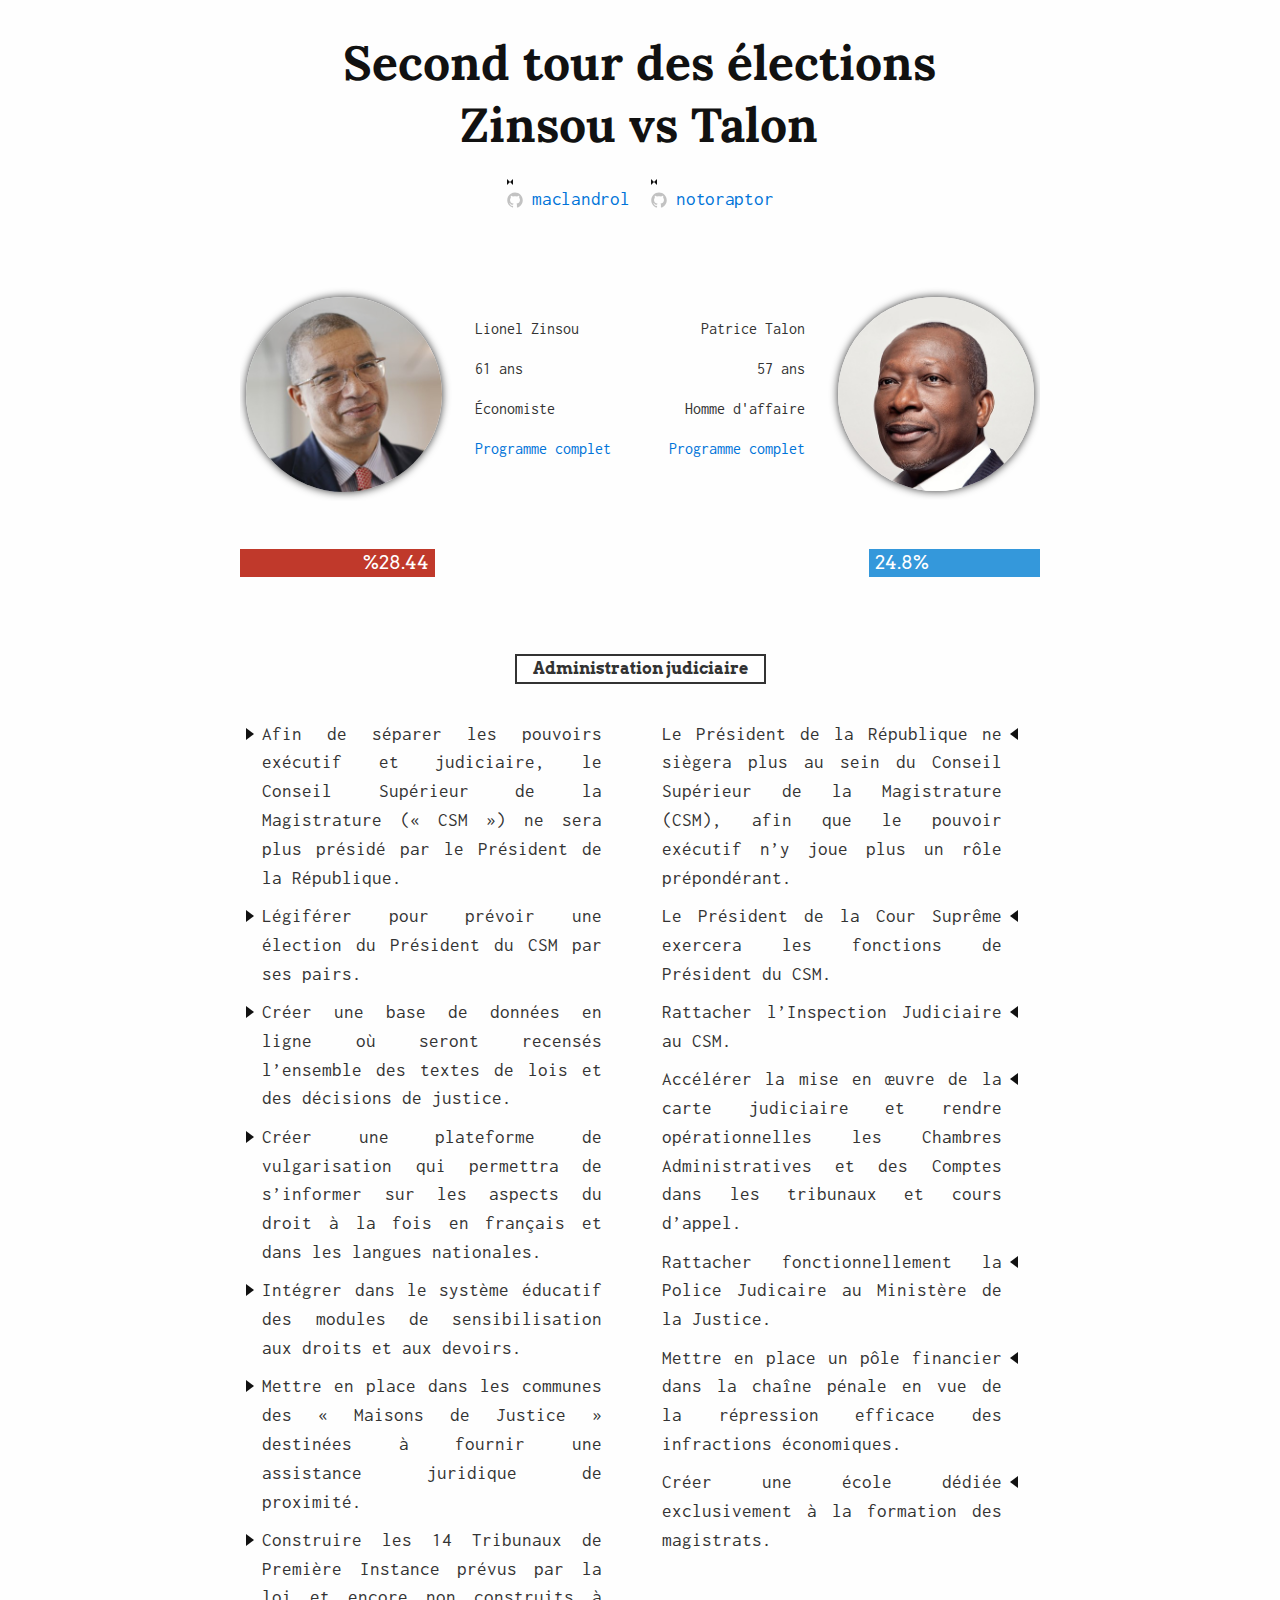
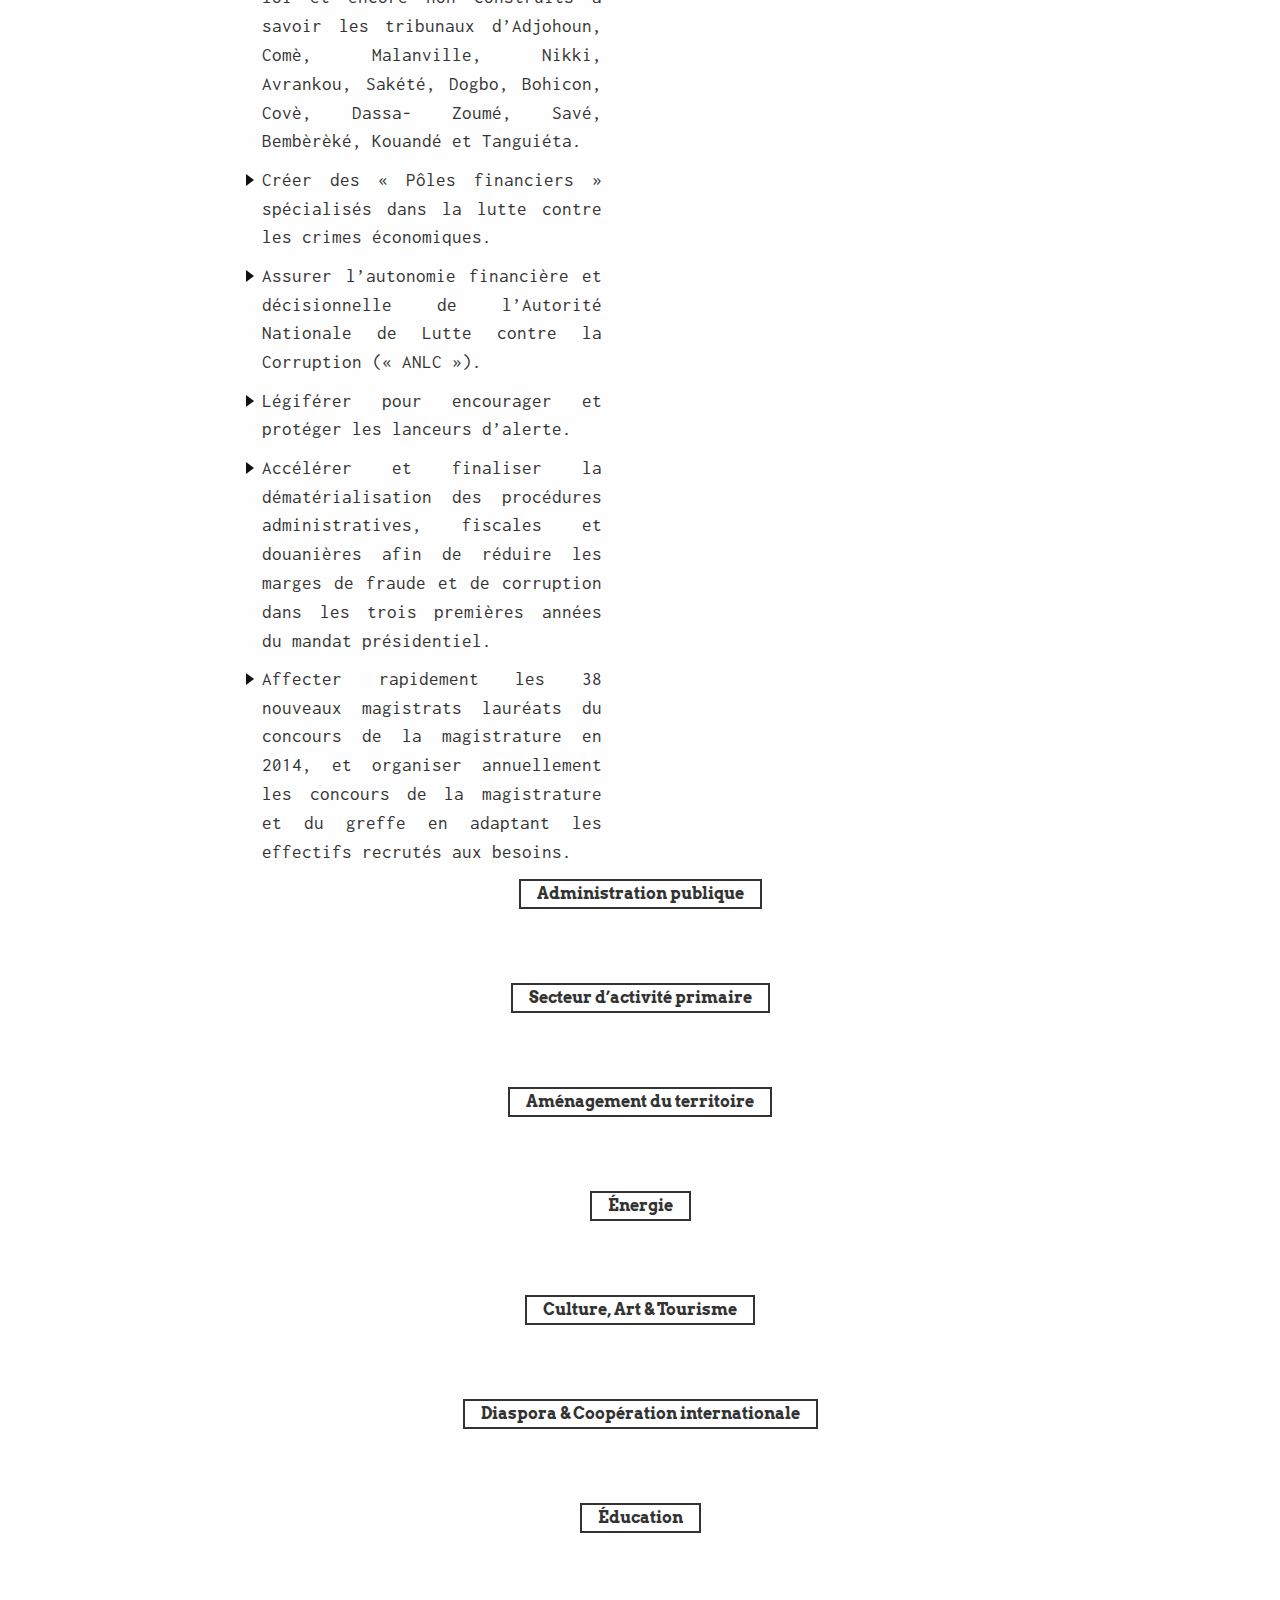
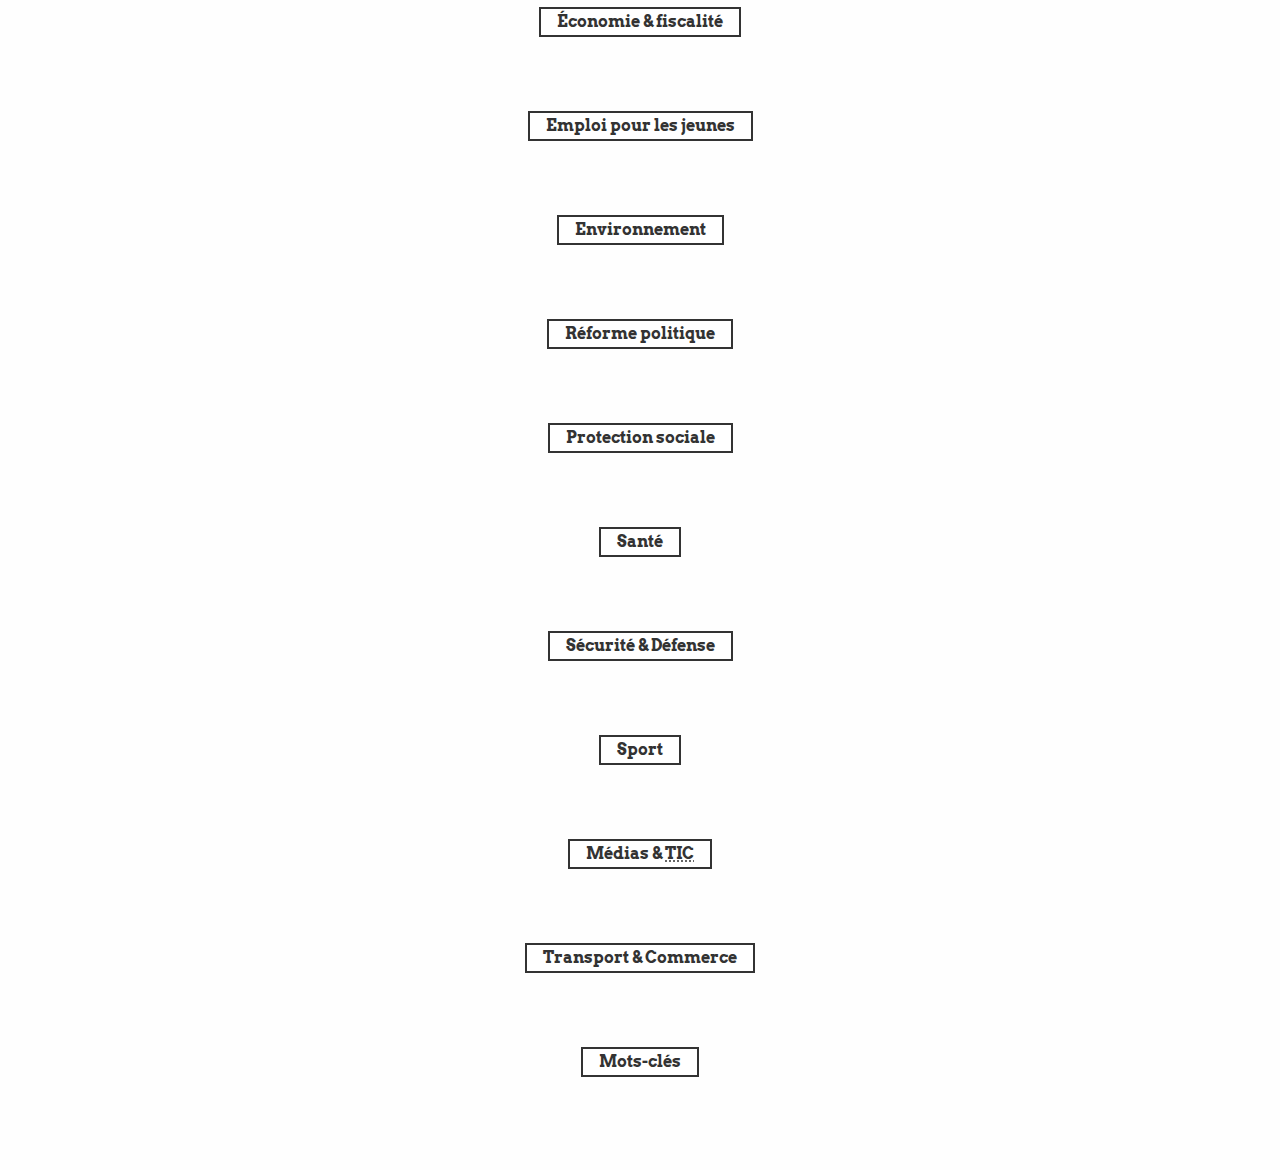
==== index.html @ 9c75faca "Merge branch 'gh-pages' of github.com:maclandrol/2ndTourBenin into gh-pages" ====
<!DOCTYPE html>
<html>
	<head>
		<title>Second tour de la présidentielle au Bénin, programme des candidats</title>
		<meta charset="UTF-8"/>
		<link rel="stylesheet" href="css/style.css"/>
		<link href='https://fonts.googleapis.com/css?family=Inconsolata:400,700' rel='stylesheet' type='text/css'/>
		<link href='https://fonts.googleapis.com/css?family=Lora:400,700,700italic' rel='stylesheet' type='text/css'/>
		<link href='https://fonts.googleapis.com/css?family=Arvo:400,700,400italic,700italic' rel='stylesheet' type='text/css'/>
		<script src="https://ajax.googleapis.com/ajax/libs/jquery/1.12.0/jquery.min.js"></script>
		<script src="js/animate.js"></script>
	</head>
	<body>
		<article>
			<header>
				<h1 class="title">Second tour des élections<br>Zinsou vs Talon</h1>
				<div class="authors"> 
				<ul>
				<li>
					<span class="icon github">
					<svg version="1.1" class="github-icon-svg" xmlns="http://www.w3.org/2000/svg" xmlns:xlink="http://www.w3.org/1999/xlink" x="0px" y="0px"
					 viewBox="0 0 16 16" enable-background="new 0 0 16 16" xml:space="preserve">
					<path fill-rule="evenodd" clip-rule="evenodd" fill="#C2C2C2" d="M7.999,0.431c-4.285,0-7.76,3.474-7.76,7.761
					c0,3.428,2.223,6.337,5.307,7.363c0.388,0.071,0.53-0.168,0.53-0.374c0-0.184-0.007-0.672-0.01-1.32
					c-2.159,0.469-2.614-1.04-2.614-1.04c-0.353-0.896-0.862-1.135-0.862-1.135c-0.705-0.481,0.053-0.472,0.053-0.472
					c0.779,0.055,1.189,0.8,1.189,0.8c0.692,1.186,1.816,0.843,2.258,0.645c0.071-0.502,0.271-0.843,0.493-1.037
					C4.86,11.425,3.049,10.76,3.049,7.786c0-0.847,0.302-1.54,0.799-2.082C3.768,5.507,3.501,4.718,3.924,3.65
					c0,0,0.652-0.209,2.134,0.796C6.677,4.273,7.34,4.187,8,4.184c0.659,0.003,1.323,0.089,1.943,0.261
					c1.482-1.004,2.132-0.796,2.132-0.796c0.423,1.068,0.157,1.857,0.077,2.054c0.497,0.542,0.798,1.235,0.798,2.082
					c0,2.981-1.814,3.637-3.543,3.829c0.279,0.24,0.527,0.713,0.527,1.437c0,1.037-0.01,1.874-0.01,2.129
					c0,0.208,0.14,0.449,0.534,0.373c3.081-1.028,5.302-3.935,5.302-7.362C15.76,3.906,12.285,0.431,7.999,0.431z"/>
					</svg>
					</span>
					<a href="https://github.com/maclandrol"><span class="username">maclandrol</span></a>
          		</li>
				<li>
					<span class="icon github">
					<svg version="1.1" class="github-icon-svg" xmlns="http://www.w3.org/2000/svg" xmlns:xlink="http://www.w3.org/1999/xlink" x="0px" y="0px"
					 viewBox="0 0 16 16" enable-background="new 0 0 16 16" xml:space="preserve">
					<path fill-rule="evenodd" clip-rule="evenodd" fill="#C2C2C2" d="M7.999,0.431c-4.285,0-7.76,3.474-7.76,7.761
					c0,3.428,2.223,6.337,5.307,7.363c0.388,0.071,0.53-0.168,0.53-0.374c0-0.184-0.007-0.672-0.01-1.32
					c-2.159,0.469-2.614-1.04-2.614-1.04c-0.353-0.896-0.862-1.135-0.862-1.135c-0.705-0.481,0.053-0.472,0.053-0.472
					c0.779,0.055,1.189,0.8,1.189,0.8c0.692,1.186,1.816,0.843,2.258,0.645c0.071-0.502,0.271-0.843,0.493-1.037
					C4.86,11.425,3.049,10.76,3.049,7.786c0-0.847,0.302-1.54,0.799-2.082C3.768,5.507,3.501,4.718,3.924,3.65
					c0,0,0.652-0.209,2.134,0.796C6.677,4.273,7.34,4.187,8,4.184c0.659,0.003,1.323,0.089,1.943,0.261
					c1.482-1.004,2.132-0.796,2.132-0.796c0.423,1.068,0.157,1.857,0.077,2.054c0.497,0.542,0.798,1.235,0.798,2.082
					c0,2.981-1.814,3.637-3.543,3.829c0.279,0.24,0.527,0.713,0.527,1.437c0,1.037-0.01,1.874-0.01,2.129
					c0,0.208,0.14,0.449,0.534,0.373c3.081-1.028,5.302-3.935,5.302-7.362C15.76,3.906,12.285,0.431,7.999,0.431z"/>
					</svg>
					</span>
					<a href="https://github.com/notoraptor"><span class="username">notoraptor</span></a>
            	</li>
				</ul>
				</div>
			</header>
			<div class="content">
				<div class="candidates">
					<div class="candidate left">
						<div class="photo"><img class="circular-square" src="images/zinsou.jpg" alt="Lionel Zinsou"/></div>
						<div class="infos">
							<p>Lionel Zinsou </p>
							<p>61 ans</p>
							<p>Économiste</p>
							<p><a target="_blank" href="http://www.lionelzinsou.bj/wp-content/uploads/2016/02/le-benin-gagnant-projet-societe.pdf">Programme complet</a></p>
						</div>
					</div>
					<div class="candidate right">
						<div class="infos">
							<p>Patrice Talon</p>
							<p>57 ans</p>
							<p>Homme d'affaire</p>
							<p><a target="_blank" href="https://patricetalon.com/wp-content/uploads/2016/01/Le-Nouveau-Depart-Patrice-Talon-2016.pdf">Programme complet</a></p>
						</div>
						<div class="photo" ><img class="circular-square" src="images/talon.jpg" alt="Patrice Talon"/></div>
					</div>
				</div>
				<div class="percent">
					<div id="zinsou">%28.44</div>
					<div id="blank"></div>
					<div id="talon">24.8%</div>
				</div>
				<!-- Modèle de sections ici. -->
				<!-- Titre commenté de la section -->
				<!--<section>
					<div class="title"><span>Titre de la section</span></div>
					<div class="programs">
						<div class="program left">
							<ul>
								<li>
									Programme du candidat 1
								</li>
							</ul>
						</div>
						<div class="program right">
							<ul>
								<li>
									Programme du candidat 2
								</li>
							</ul>
						</div>
					</div>
				</section>-->
				<!-- Fin du modèle de section ici. -->
				<!-- Début des vraies sections ici. -->
				<!-- Administration judiciaire. -->
				<section>
					<div class="title"><span>Administration judiciaire</span></div>
					<div class="programs">
						<div class="program left">
							<ul>
								<li>Afin de séparer les pouvoirs exécutif et judiciaire, le Conseil Supérieur de la Magistrature (« CSM ») ne sera plus présidé par le Président de la République.</li>
								<li>Légiférer pour prévoir une élection du Président du CSM par ses pairs. </li>
								<li>Créer une base de données en ligne où seront recensés l’ensemble des textes de lois et des décisions de justice.</li>
								<li>Créer une plateforme de vulgarisation qui permettra de s’informer sur les aspects du droit à la fois en français et dans les langues nationales.</li>
								<li>Intégrer dans le système éducatif des modules de sensibilisation aux droits et aux devoirs.</li>
								<li>Mettre en place dans les communes des « Maisons de Justice » destinées à fournir une assistance juridique de proximité.</li>
								<li>Construire les 14 Tribunaux de Première Instance prévus par la loi et encore non construits à savoir les tribunaux d’Adjohoun, Comè, Malanville, Nikki, Avrankou, Sakété, Dogbo, Bohicon, Covè, Dassa- Zoumé, Savé, Bembèrèké, Kouandé et Tanguiéta.</li>
								<li>Créer des « Pôles financiers » spécialisés dans la lutte contre les crimes économiques.</li>
								<li>Assurer l’autonomie financière et décisionnelle de l’Autorité Nationale de Lutte contre la Corruption (« ANLC »). </li>
								<li>Légiférer pour encourager et protéger les lanceurs d’alerte. </li>
								<li>Accélérer et finaliser la dématérialisation des procédures administratives, fiscales et douanières afin de réduire les marges de fraude et de corruption dans les trois premières années du mandat présidentiel.</li>
								<li>Affecter rapidement les 38 nouveaux magistrats lauréats du concours de la magistrature en 2014, et organiser annuellement les concours de la magistrature et du greffe en adaptant les effectifs recrutés aux besoins.</li>
							</ul>
						</div>
						<div class="program right">
							<ul>
								<li>Le Président de la République ne siègera plus au sein du Conseil Supérieur de la Magistrature (CSM), afin que le pouvoir exécutif n’y joue plus un rôle prépondérant.</li>
								<li>Le Président de la Cour Suprême exercera les fonctions de Président du CSM.</li>
								<li>Rattacher l’Inspection Judiciaire au CSM.</li>
								<li>Accélérer la mise en œuvre de la carte judiciaire et rendre opérationnelles les Chambres Administratives et des Comptes dans les tribunaux et cours d’appel.</li>
								<li>Rattacher fonctionnellement la Police Judicaire au Ministère de la Justice.</li>
								<li>Mettre en place un pôle financier dans la chaîne pénale en vue de la répression efficace des infractions économiques.</li>
								<li>Créer une école dédiée exclusivement à la formation des magistrats.</li>
							</ul>
						</div>
					</div>
				</section>
				<!-- Administration publique -->
				<section>

					<div class="title"><span>Administration publique</span></div>
					<div class="programs">
						<div class="program left">
							<ul>
								<li>Recruter, dans les 100 premiers jours du mandat, les meilleures compétences pour la cinquantaine de postes stratégiques du pays. </li>
								<li>Réaliser l’informatisation complète de l’administration pour rendre possible une « e- administration » centrée sur les besoins des usagers, la rationalisation des processus et le désengorgement de l’administration centrale. </li>
								<li>Mettre en place un mécanisme récurrent d’audit par les cabinets externes des entreprises publiques. </li>
								<li>Mettre en place un mécanisme de publication annuelle des comptes des entreprises publiques. </li>
								<li>Mettre en place une agence de la gestion du portefeuille de l’Etat pour jouer notamment un rôle d’animation des entreprises publiques et de renforcement des conseils d’administration desdites entreprises. </li>
								<li>Renforcer les mécanismes d’évaluation et de publication annuelle des performances de l’administration publique. </li>
								<li>Renforcer le dialogue social en accompagnant la mise en place d’élections professionnelles longtemps retardées.</li>
							</ul>
						</div>
						<div class="program right">
							<ul>
								<li>Passer d’une administration d’autorisation à une administration de déclaration.</li>
								<li>Pourvoir les hautes fonctions de l’administration par appel à candidatures avec mandat et une rémunération conséquente. Les procédures d’appel à candidatures seront conduites par des cabinets indépendants spécialisés et de grande renommée.</li>
								<li>Procéder, conformément aux textes en vigueur, dans les corps en sous-effectif aux recrutements nécessaires en mettant l’accent sur la qualité.</li>
								<li>Accélérer la modernisation de l’administration publique en ce qui concerne notamment : les procédures, l’informatisation, l’archivage numérique et la dématérialisation.</li>
								<li>Garantir la fiabilité de l’information et favoriser la transparence dans l’application des procédures administratives.</li>
							</ul>
						</div>
					</div>
				</section>
				<!-- Secteur d’activité primaire -->
				<section>
					<div class="title"><span>Secteur d’activité primaire</span></div>
					<div class="programs">
						<div class="program left">
							<ul>
								<li>Créer une Banque Agricole dotée de 10 milliards de FCFA pour financer l’agriculture (crédit agricole). </li>
								<li>Créer un Crédit Agricole National représenté dans les 546 arrondissements afin d’accompagner le financement en capital et en dette des producteurs agricoles. </li>
								<li>Mettre en place une assurance agricole généralisée sur les récoltes. </li>
								<li>Mettre en place une garantie de l’Etat dans le financement des projets agricoles par la création d’un fonds commun de garantie.</li>
								<li>Créer un mécanisme d’achat/vente groupé à travers une agence d’achat et des structures de commercialisation dans le cadre coopératif. </li>
								<li>Généraliser la mise en place d’un préfinancement de récoltes et d’un financement de stocks aux agriculteurs afin de bénéficier des meilleurs prix. </li>
								<li>Améliorer les infrastructures rurales de transport (construction de pistes et de ponts) afin de désenclaver les zones agricoles et de réduire les pertes de récoltes.</li>
								<li>Encourager les entreprises locales à la transformation, l’emballage et le conditionnement de nos produits primaires (ananas, anacarde, mangue, karité, soja, tomate etc.) par la construction d’usines appropriées.</li>
								<li>Promouvoir à travers les CARDER l’utilisation maitrisée d’intrants (engrais, produits de traitement, semences améliorées) mais également des techniques agro-écologiques de gestion de la fertilité des terres et d’amélioration de la productivité (permaculture, technique de lutte contre l’érosion, etc.).</li>
								<li>Garantir l’accès égalitaire des femmes à la propriété foncière.</li>
								<li>Moderniser les formations agricoles afin de permettre aux futurs agriculteurs d’accéder à de solides connaissances techniques tout en maîtrisant les enjeux économiques du secteur.</li>
								<li>Accompagner les coopératives agricoles dans la mise en place de formations pour leurs membres. Développer en leur sein des fonctions de maintenance et de service aux agriculteurs (Vétérinaire, Normalisation etc.).</li>
								<li>Casser par le microcrédit et la répression, le cercle vicieux de l’endettement usuraire de la paysannerie pauvre.</li>
								<li>Accélérer l’exploitation des terres agricoles en produisant une carte nationale de la fertilité des terres et en mettant en œuvre une politique de promotion agricole basée sur les 8 zones agro-écologiques dès septembre 2016.</li>
								<li>Augmenter le crédit agricole du Fonds National de Microfinance de 4 à 50 milliards de FCFA d’ici 5 ans.</li>
								<li>Développer des emplois ruraux non agricoles qui accompagnent l’agriculture en rendant disponible l’énergie, l’eau et les technologies numériques.</li>
							</ul>
						</div>
						<div class="program right">
							<ul>
								<li>Déclarer l’agriculture comme secteur prioritaire d’investissement.</li>
								<li>6 pôles régionaux de développement agricoles seront constitués, chacun doté de son propre programme de développement qui fixera plus précisément les vocations des terres, la localisation des infrastructures et des équipements structurants, les secteurs de l’économie à renforcer ou à développer et les patrimoines à préserver.</li>
								<li>Chaque pôle sera doté d’une école professionnelle agricole.</li>
								<li>Défiscaliser intégralement les exploitations agricoles (agriculture, élevage et pêche).</li>
								<li>Exonérer les produits d’alimentation animale de la TVA.</li>
								<li>Mettre en place un programme d’amélioration rapide des rendements pour porter la production cotonnière annuelle au delà̀ de 500.000 tonnes, tout en réduisant les superficies dédiées. A cet effet, les formules d’engrais seront actualisées et de nouveaux types de fumure seront introduits. Une nouvelle approche des techniques culturales sera adoptée pour parer aux incertitudes du climat.</li>
								<li>Subventionner et encadrer les autres filières agricoles phares, à savoir le maïs, le riz, l’ananas, et l’anacarde.</li>
								<li>Pour l'élevage:</li>
								<li>Développer la pratique de stabulation et d’embouche dans les bassins de production laitière et d’animaux de boucherie.</li>
								<li>La promotion de l’insémination artificielle pour l’amélioration des performances des races locales.</li>
								<li>Une couverture vaccinale plus adéquate en partenariat avec les vétérinaires privés pour assurer une meilleure maitrise des épizooties.</li>
								<li>La promotion de l’élevage de petits ruminants dans toutes les communes, en vue de couvrir à moyen terme les besoins nationaux en viande.</li>
								<li>L’entretien et la réalisation de points d’eau dans les couloirs de transhumance.</li>
							</ul>
						</div>
					</div>
				</section>
				<!-- Aménagement du territoire -->
				<section>
					<div class="title"><span>Aménagement du territoire</span></div>
					<div class="programs">
						<div class="program left">
							<ul>
								<li>Doter les communes de compétences et de ressources nouvelles ou existantes, pour assurer des tâches jusqu’ici moins bien gérées ou défaillantes au niveau national (hydraulique rurale, distribution d’eau potable, gestion de micro centrales électriques et de leurs réseaux locaux, boucles locales numériques, traitement des déchets et des eaux usées, transport urbains etc.).</li>
								<li>Fournir un appui budgétaire de la part de l’État pour l’édification de l’hôtel de ville de Porto-Novo.</li>
								<li>Développer l’assainissement, la lutte contre les inondations, et la gestion des déchets dans la ville de Cotonou.</li>
								<li>Réformer le statut des marchés de Dantokpa, Ganhi et Gbogbanou afin de permettre leur transfert à la commune de Cotonou.</li>
								<li>Réhabiliter les autres villes de taille intermédiaire.</li>
								<li>Doter chaque commune d’un Schéma Directeur d’Aménagement de Commune (SDAC) pour la gestion du développement urbain comprenant notamment la mise en place de stations d’épuration des eaux usées et l’aménagement de décharges contrôlées dans les grosses agglomérations du Bénin.</li>
								<li>Systématiser le recours au génie militaire pour l’exécution des travaux d’infrastructures en milieu rural.</li>
							</ul>
						</div>
						<div class="program right">
							<ul>
								<li>Assurer la mise à disposition de parcelles assainies (voie d’accès, eau, électricité) par les soins de l’Etat ou par des partenariats avec des investisseurs privés et réaliser au profit des populations à revenus modestes des logements à loyer modéré.</li>
								<li>Généraliser et accélérer la procédure d’obtention des certificats de propriétés foncières (titres fonciers) ainsi que la transformation des permis d’habiter : dans ce cadre, l’Etat mettra en place un dispositif et les mesures d’accompagnement nécessaires qui permettront la transformation à coût réduit de tous les permis d’habiter en certificats de propriétés foncières avant le 31 décembre 2017.</li>
								<li>Etablir le Plan Foncier Rural sur tout le territoire national. Contrôler le déclassement du foncier rural en foncier urbain et empêcher le morcellement du foncier rural (terres agricoles).</li>
								<li>Poursuivre la numérisation générale et couverture géodésique de tout le territoire béninois.</li>
								<li>Assainir et aménager les berges de la lagune de Cotonou et de son plan d’eau.</li>
								<li>Restructurer et moderniser le marché Dantokpa à Cotonou.</li>
								<li>Rénover le centre-ville Ganhi à Cotonou.</li>
								<li>Résorber et / ou réaménager des quartiers insalubres à Cotonou.</li>
								<li>Réaliser des infrastructures d’assainissement et de drainage des eaux de pluies à Parakou.</li>
								<li>Restructurer et moderniser le marché de Parakou.</li>
								<li>Moderniser le système de collecte, transport, traitement et élimination des ordures en décharges contrôlées.</li>
							</ul>
						</div>
					</div>
				</section>
				<!-- Énergie -->
				<section>
					<div class="title"><span>Énergie</span></div>
					<div class="programs">
						<div class="program left">
							<ul>
								<li>Promotion de mini-centrales et augmentation de la capacité de production de l’électricité à 1000 MW sur cinq ans.</li>
								<li>Développer et renforcer les programmes d’accès à l’énergie tels que « Lumière pour Tous » qui visent à doter les établissements scolaires, les centres de santé et les familles du Bénin d’une capacité énergétique solaire minimum. </li>
								<li>Faire de l’accès à l’énergie un véritable droit social. </li>
								<li>Donner la priorité à la concurrence, privée et en régie municipale, dans l’ensemble de l’offre énergétique y compris pour les produits pétroliers. Limiter strictement le secteur public aux monopoles naturels. </li>
								<li>Ouvrir un dialogue national concerté et professionnel sur l’évolution du marché informel du « kpayo » de façon à dépénaliser la situation, à moderniser l’offre et à traiter les conséquences sociales de la modernisation, sans majorer significativement les prix.</li>
							</ul>
						</div>
						<div class="program right">
							<ul>
								<li>Mettre rapidement en œuvre un programme d’investissement pour la satisfaction des besoins des populations en énergie électrique et en eau potable. Dans les zones rurales, les énergies renouvelables, notamment les énergies solaires, seront la source principale de fourniture d’énergie électrique.</li>
							</ul>
						</div>
					</div>
				</section>
				<!-- Culture, Art & Tourisme -->
				<section>
					<div class="title"><span>Culture, Art & Tourisme</span></div>
					<div class="programs">
						<div class="program left">
							<ul>
								<li>Développer la recherche en linguistique nationale pour lutter contre la disparition des langues minoritaires.</li>
								<li>Soutenir les artistes plasticiens, les musiciens, les créateurs audiovisuels et le spectacle vivant par une politique de commandes publiques de l’Etat, des communes, des entreprises publiques, des radios et des télévisions publiques.</li>
								<li>Inscrire au programme d’Investissement Public, les infrastructures culturelles telles que le Théâtre National, la réhabilitation des salles de spectacles, l’équipement technique des salles des fêtes, la création d’un Conservatoire National de Musique et de Studios d’enregistrement et la création de centres chorégraphiques nationaux pour la préservation des danses nationales et la danse contemporaine.</li>
								<li>Créer une Bibliothèque Nationale, accorder un soutien budgétaire aux communes pour la lecture publique, ainsi qu’à la création cinématographique et télévisuelle.</li>
								<li>Développer des musées locaux d’arts et traditions, créer un Mémorial de l’Histoire nationale, et un Mémorial du Général Mathieu Kérékou.</li>
								<li>Créer dans chaque Commune d’ici 5 ans, une « Maison des Jeunes et de la Culture » comportant des équipements de spectacles, une bibliothèque – médiathèque et proposant des formations.</li>
								<li>Créer un enseignement professionnel des métiers d’art au collège et à l’université en relation avec les perspectives d’emplois et l’existence de débouchés viables.</li>
								<li>Transformer le Fonds d’Aide à la Culture en Fonds de microcrédit spécifique de soutien à l’artisanat et à la culture.</li>
								<li>Rénover et protéger le site du Patrimoine mondial de l’UNESCO à Abomey.</li>
								<li>Achever le processus en cours du classement au Patrimoine mondial de Ouidah.</li>
								<li>Ouvrir les processus de classement au Patrimoine mondial de la capitale Porto Novo et de l’habitat et de la civilisation de l’Atacora.</li>
								<li>Exécuter en moins de 5 ans le projet « Culture et Tourisme » de la Banque Mondiale en cours de négociation.</li>
							</ul>
						</div>
						<div class="program right">
							<ul>
								<li>Redynamiser les semaines culturelles scolaires en leur donnant un contenu réel (organisation de concours artistiques entre établissements).</li>
								<li>Mettre en place des programmes médias pour l’initiation à l’art.</li>
								<li>Organiser des festivals et des concours par région pour la détection des vocations et talents.</li>
								<li>Créer des centres de formation pluridisciplinaires pour les vocations et talents ainsi que pour les artistes confirmés.</li>
								<li>Accompagner et soutenir les artistes confirmés pour leur promotion à l’international (Biennales, FIAC, A.54 Contemporary African Art Fair, etc.).</li>
								<li>Réhabiliter et redynamiser le Festival International de Théâtre du Bénin (FITHEB).</li>
								<li>Exonérer les œuvres et les prestations d’art de la Taxe sur la Valeur Ajoutée (TVA).</li>
								<li>Mettre en place des mesures d’accompagnement de l’artiste en partenariat avec des établissements financiers.</li>
								<li>Faire appel à l’expertise internationale pour évaluer le patrimoine touristique et identifier les partenaires, investisseurs et/ou financiers et/ou opérateurs pour la création de divers projets.</li>
								<li>Créer et promouvoir la création de centres de formation professionnelle du personnel du secteur touristique.</li>
								<li>Enrichir le potentiel animalier, améliorer l’accessibilité et développer les offres d’hébergement pour les parcs nationaux Pendjari et W.</li>
								<li>Le patrimoine géoculturel de la région nord-ouest : culture et habitat (tata) Somba, relief et climat.</li>
								<li>Améliorer un circuit de découverte du patrimoine géoculturel de la région nord-ouest (habitat et culture Bétamaribè).</li>
								<li>Aménagement du site de la Grotte Mariale Notre Dame d’Arigbo de Dassa Zoumé et du site de pèlerinage des fidèles du Christianisme de Sémé Kpodji.</li>
								<li>Réhabiliter et valoriser davantage l’ensemble du patrimoine historique (royaume d’Abomey et son village souterrain, route des esclaves à Ouidah).</li>
								<li>Implanter une zone balnéaire sur la côte maritime Cotonou – Grand Popo.</li>
								<li>Réhabiliter et dynamiser le festival Gospel et Racines.</li>
								<li>Assainir et améliorer les habitats et l’environnement des villages lacustres pour rendre l’ensemble du patrimoine conforme aux standards internationaux du tourisme.</li>
								<li>Sensibiliser les responsables des cultes Vaudou sur la valeur touristique et économique du patrimoine Vaudou.</li>
								<li>Construire dans les régions des arènes pour des parades publiques et pour l’expression de l’art et de la culture Vaudou.</li>
								<li>Instaurer le festival Vaudou à caractère international.</li>
							</ul>
						</div>
					</div>
				</section>
				<!-- Diaspora & Coopération internationale -->
				<section>
					<div class="title"><span>Diaspora & Coopération internationale</span></div>
					<div class="programs">
						<div class="program left">
							<ul>
								<li>Faire de notre mandat à la présidence de la Commission de la CEDEAO un mandat décisif pour l’accélération des travaux vers une monnaie unique.</li>
								<li>Porter l’idée d’une convergence des primaires constitutionnelles au sein de la zone CEDEAO.</li>
								<li>Négocier dans le cadre de l’Union Africaine la suppression des barrières à la circulation des personnes et des biens entre les pays de la CEDEAO, la CEMAC, la CEAC…</li>
								<li>Créer une direction de la prévision et de la stratégie au Ministère des affaires étrangères.</li>
								<li>Augmenter le nombre de nos représentations diplomatiques et proposer à titre expérimental, pour certains pays, un service diplomatique commun de la CEDEAO.</li>
								<li>Mettre en place un régime fiscal favorable dont une exonération d’impôt sur les revenus pendant la première année d’installation.</li>
								<li>Mettre en place un cadre d’exonération des droits de douane sur les effets personnels.</li>
								<li>Mettre en place des politiques d’incitation visant à la mobilisation de l’épargne de la diaspora.</li>
								<li>Mettre en place une base de données des compétences des Béninois de l’extérieur à destination des investisseurs étrangers, des entreprises locales et de l’administration pour répondre à leurs besoins.</li>
								<li>Proposer une réforme constitutionnelle visant à introduire à terme l’élection de députés de la Diaspora.</li>
								<li>Mettre en place une plateforme internet dédiée qui offrira la possibilité d’effectuer toutes les démarches administratives en ligne.</li>
							</ul>
						</div>
						<div class="program right">
							<ul>
								<li>Identifier les personnes les plus compétentes quelles que soient leurs couleurs politiques pour assurer les fonctions diplomatiques dans le nouveau contexte de la Diplomatie de Développement.</li>
								<li>Fermer les représentations diplomatiques de peu d’intérêt.</li>
								<li>Rationaliser l’effectif du personnel des représentations diplomatiques en fonction des besoins réels.</li>
								<li>Améliorer la qualité des services en assurant au personnel les formations adéquates.</li>
								<li>Mettre en œuvre une diplomatie plus efficace envers le Nigeria en vue de permettre le libre échange commercial, conformément aux dispositions des accords communautaires et bilatéraux.</li>
								<li>Mettre en place un programme d’incitation de l’investissement au Bénin pour la diaspora basé sur un accord fiscal avec les pays de résidence. Dans ce cas, l’Etat béninois prendra partiellement en charge l’incidence fiscale des revenus investis par la diaspora.</li>
							</ul>
						</div>
					</div>
				</section>
				<!-- Éducation -->
				<section>
					<div class="title"><span>Éducation</span></div>
					<div class="programs">
						<div class="program left">
							<ul>
								<li>Généraliser les cantines  pour soutenir l’équilibre nutritionnel des enfants du Bénin, tout en facilitant la généralisation de la scolarisation.</li>
								<li>Mettre en place un système de bus scolaire gratuit pour les écoles publiques.</li>
								<li>Favoriser un large accès au numérique pour les collèges.</li>
								<li>Développer la formation à distance et le non-présentiel pour les étudiants.</li>
								<li>Renforcer l’enseignement des sciences mathématiques dans le secondaire.</li>
								<li>Poursuivre l’amélioration de la condition et du statut des enseignants des trois ordres (primaire, secondaire et universitaire).</li>
								<li>Eradiquer en 5 ans la précarité dans les métiers d’enseignement.</li>
								<li>Elargir l’accès à l’éducation et atteindre sur 10 ans l’objectif de scolarisation à 100% jusqu’à 16 ans.</li>
								<li>Développer l’histoire et la culture du Bénin dans les programmes de l’enseignement secondaire, y compris dans les établissements étrangers.</li>
								<li>Soutenir la lecture publique : ouverture de bibliothèques et généralisation de l’expérience de « cartable numérique » du collège de Dassari, en partenariat avec le Congo.</li>
								<li>Introduire expérimentalement l’enseignement d’une langue locale et de l’anglais dès le primaire.</li>
								<li>Expérimenter l’enseignement du codage informatique dans l’école publique et subventionner les expérimentations privées et associatives.</li>
								<li>Mobiliser la diaspora exerçant dans le secteur de l’enseignement supérieur pour offrir des opportunités à nos compatriotes au Bénin, encadrer les mémoires et les thèses et dispenser des séminaires de formation.</li>
								<li>Améliorer les moyens matériels de la condition enseignante notamment dans les établissements isolés. Dans les zones défavorisés, l’Etat devra pourvoir les enseignants de moyens de mobilité et de communication et subventionner l’électricité et le logement.</li>
								<li>Soutien aux établissements privés par des partenariats, des subventions ou des mesures de défiscalisation.</li>
								<li>Poursuivre la construction, la  réhabilitation et l’équipement des infrastructures scolaires.</li>
								<li>Initier le soutien pour l’éducation des personnes handicapées.</li>
								<li>Renforcer l’orientation professionnelle du système éducatif en créant un bureau de l’emploi et des stages dans les universités.</li>
								<li>Maintenir les filles dans le système éducatif notamment les élèves enceintes.</li>
							</ul>
						</div>
						<div class="program right">
							<ul>
								<li>Programme spécifique d’incitation à la scolarisation des filles.</li>
								<li>Recrutement d’enseignants titulaires de diplômes académiques et pédagogiques délivrés par des structures de formation agréées et mise en place d’un programme spécial pour le renforcement des capacités des enseignants en poste.</li>
								<li>Création de lycées scientifiques par département.</li>
								<li>Encouragement de la créativité et des inventions au niveau des enseignements technique et professionnel, à travers des fonds compétitifs mis à la disposition des lycées.</li>
								<li>Mise en place d’une politique adaptée de formation et de contrôle de compétences des formateurs des enseignants.</li>
								<li>Financement de la recherche fondamentale et appliquée en apportant des moyens suffisants aux universités, aux écoles doctorales et aux chercheurs.</li>
								<li>Redéfinir les cartes scolaire et universitaire pour intégrer la vision en matière d’enseignement, de formation et de recherche. Ces nouvelles cartes prendront en compte un système éducatif bilingue intégrant très tôt l’outil informatique.</li>
								<li>Créer une Direction de la Formation et Contrôle Qualité au sein des ministères en charge des Enseignements Maternel et Primaire, ainsi que Secondaire, Technique et Professionnel.</li>
								<li>Réhabiliter et réformer le Conseil National de l’Éducation avec pour mission de définir et suivre une politique cohérente de l’Éducation Nationale (de l’école maternelle à l’université).</li>
								<li>Réhabilitation et construction de résidences universitaires.</li>
								<li>Prioriser l’investissement dans les filières cibles (sciences, technologies, ingénierie et mathématiques) pour répondre aux besoins de développement en adéquation avec le marché de l’emploi.</li>
								<li>Créer l’Agence pour la Qualité et l’Évaluation dans l’Enseignement Supérieur mettant en place des procédures internes et systèmes d’évaluation permettant aux établissements de l’enseignement supérieur d’atteindre un niveau d’excellence académique.</li>
								<li>Créer une Zone Franche du Savoir et de l’Innovation en partenariat avec le secteur privé et écoles internationales pour soutenir les écoles prioritaires, la recherche et les incubateurs.</li>
							</ul>
						</div>
					</div>
				</section>
				<!-- Économie & fiscalité -->
				<section>
					<div class="title"><span>Économie & fiscalité</span></div>
					<div class="programs">
						<div class="program left">
							<ul>
								<li>Créer un Fonds Souverain de 400 milliards FCFA alimenté par une partie des provisions techniques de la Caisse Nationale de Sécurité Sociale. Ce fonds permettrait d’accompagner l’investissement en capital dans les grands projets des entreprises et de l’Etat.</li>
								<li>Réformer le Ministère du développement pour permettre au pays en 5 ans d’absorber les deux tiers de l’aide qui lui est accordée au lieu du tiers atteint depuis des années.</li>
								<li>Élargir l’assiette fiscale pour mobiliser les ressources propres nécessaires au financement du développement en mettant en place une fiscalité effective et au service du développement ; viser d’ici 2021 de passer de 18% à 25% du PIB en prélèvements obligatoires.</li>
								<li>Créer des banques spécialisées pour le financement des activités des PME/PMI.</li>
								<li>Créer le cadre réglementaire pour la mise en œuvre du financement participatif « crowdfunding » notamment pour faciliter l’investissement.</li>
								<li>Développer les flux d’investissements directs étrangers, en fournissant notamment des avantages fiscaux à l’installation des sièges d’entreprises à vocation sous régionale au sein de la CEDEAO.</li>
								<li>Accroître les financements par endettement sur les marchés obligataires régional et international et obtenir un rating national.</li>
								<li>Obtenir un « rating » (notation) des plus grandes villes et les introduire sur le Marché financier régional d’ici 5 ans.</li>
								<li>Diversifier l’octroi des crédits entre les milieux urbain et rural et entre les secteurs porteurs.</li>
								<li>Rendre plus transparentes les règles d’intervention du FNPEEJ et du FNM en rendant publiques les procédures de sélection ainsi que les secteurs et les entreprises ayant bénéficié de leur soutien.</li>
								<li>Créer une Banque de Développement des Entreprises présente dans chaque commune.</li>
								<li>Négocier dans le cadre de l’UEMOA les conditions de crédit des institutions de microfinance telles que leurs besoins de fonds propres soient réduits.</li>
								<li>Favoriser et encourager la sous-traitance grâce à la formation numérique dans des métiers spécifiques tels que l’expertise comptable, l’IT, la traduction, le secrétariat, la gestion de la logistique etc.</li>
								<li>Créer une agence de développement économique dans chaque département, gérée sous forme de groupement intercommunal.</li>
							</ul>
						</div>
						<div class="program right">
							<ul>
								<li>Ouvrir les négociations entre l’État, les partenaires sociaux et le patronat pour relever significativement le SMIG.</li>
								<li>Supprimer les droits sur les successions – pour les successions de biens, meubles, et immeubles. Fixer un barème fixe pour les frais de notaires.</li>
								<li>Accélérer la transformation de permis d’habitation en certificat de propriété foncière (titre foncier) à coût réduit.</li>
								<li>Exonérer les droits de douane et la TVA à l’importation de véhicules neufs pour les sociétés et établissements de transports de marchandises.</li>
								<li>Revoir la fiscalité sur les bas salaires.</li>
							</ul>
						</div>
					</div>
				</section>
				<!-- Emploi pour les jeunes -->
				<section>
					<div class="title"><span>Emploi pour les jeunes</span></div>
					<div class="programs">
						<div class="program left">
							<ul>
								<li>
									Offrir immédiatement aux jeunes qualifiés des emplois d'intérêt public au niveau des communes. Les emplois seront financés par l'État à raison de 30 000 postes de travail par an pour deux ans.
								</li>
							</ul>
						</div>
						<div class="program right">
							<ul>
								<li>
									Encourager l’auto emploi des jeunes et apporter un soutien aux jeunes entrepreneurs, en exonérant les entreprises du BIC pendant les deux premières années.
								</li>
							</ul>
						</div>
					</div>
				</section>
				<!-- Environnement -->
				<section>
					<div class="title"><span>Environnement</span></div>
					<div class="programs">
						<div class="program left">
							<ul>
								<li>Mettre en œuvre les Contributions Prévues Prises au Niveau National du Bénin à la COP 21 et mobiliser les 28 millions de dollars US attendus dans le cadre la contribution conditionnelle.</li>
								<li>Interdire définitivement l’usage des sachets en plastique et les remplacer par des sachets en papier.</li>
								<li>Créer une Agence nationale de gestions des déchets sous la tutelle du Ministère de l’Environnement.</li>
								<li>Doter chaque commune d’un centre de gestion des déchets valorisant les produits recyclables, et chaque département d’une centrale électrique alimentée par les déchets et la biomasse des communes du département.</li>
								<li>Sanctuariser la route des pêches en créant un parc naturel national.</li>
							</ul>
						</div>
						<div class="program right">
							<ul>
								<li>Rétablir la subvention du prix d’achat du gaz à usage domestique au profit des ménages.</li>
								<li>Voter une loi pour interdire à court terme l’usage de sachets non biodégradables.</li>
								<li>Faire construire en partenariat avec le secteur privé des usines de fabrication de sachets biodégradables.</li>
								<li>Veiller à la mise en œuvre effective du principe du pollueur payeur sur toute l’étendue du territoire.</li>
								<li>Élaborer des plans d’atténuation et d’adaptation aux changements climatiques.</li>
							</ul>
						</div>
					</div>
				</section>
				<!-- Réforme politique -->
				<section>
					<div class="title"><span>Réforme politique</span></div>
					<div class="programs">
						<div class="program left">
							<ul>
								<li>Préserver les acquis de la Conférence des Forces Vives de la Nation, en confirmant les options fondamentales telles que la limitation du nombre de mandats présidentiels à un mandat renouvelable une fois, la limitation de l’âge d’accès à la magistrature suprême, le régime républicain, la laïcité de l’Etat ainsi que la garantie des droits fondamentaux.</li>
								<li>Créer une Cour des Comptes autonome dotée d’un budget propre en lieu et place de la Chambre des Comptes de la Cour Suprême afin d’opérer un contrôle effectif du budget de l’Etat et des entités publiques.</li>
								<li>Constitutionaliser la Commission Electorale Nationale Autonome (« CENA »).</li>
								<li>Renforcer la liberté de la presse en modifiant les règles de nomination du Président de la Haute Autorité de l’Audiovisuel et de la Communication (« HAAC »). Il s’agira notamment de faire élire le Président de la HAAC par les neufs (09) conseillers siégeant en son sein.</li>
								<li>Amender la loi portant Charte des Partis politiques en République du Bénin afin d’y renforcer l’arsenal relatif au financement public des partis politiques.</li>
								<li>Initier et faire voter un projet de loi contre la « transhumance politique ».</li>
							</ul>
						</div>
						<div class="program right">
							<ul>
								<li>Modifier la structure de la Cour Constitutionnelle, ainsi que la durée du mandat et le mode de désignation de ses membres, de manière à assurer son indépendance vis-à-vis des institutions dont elle est chargée de contrôler les actes. À cet effet, le Président de la République et le Bureau de l’Assemblée Nationale n’auront plus à designer les membres de la Cour Constitutionnelle.</li>
								<li>Le Président de la Cour Suprême ne sera plus nommé par le Président de la République, mais élu par les membres de la Cour Suprême. La Chambre des Comptes sera retirée de la Cour Suprême et érigée en institution constitutionnelle de la République dénommée Cour des Comptes. Le Président de la Cour des Comptes sera élu par les membres de la Cour des Comptes.</li>
								<li>Le Président de la Haute Autorité de l’Audiovisuel et de la Communication (HAAC) ne sera plus nommé par le Président de la République, mais élu par ses pairs parmi les professionnels des médias.</li>
								<li>Instaurer dès 2016 une allocation annuelle correspondant à 0.5% minimum des ressources propres de l’État, à répartir entre les partis politiques représentatifs au prorata de leur poids électoral pondéré par la répartition géographique de ce poids.</li>
								<li>Instaurer le mandat unique pour la présidence de la république, et introduire les conditions d’éligibilité suivantes: n’avoir jamais été Président de la République du Bénin à l’exception des intérims assurés par le Président de l’Assemblée Nationale ou le Président de la Cour Constitutionnelle.</li>
								<li>Interdire tout ce qui concourt au culte de la personnalité du Président de la République, notamment: louanges publiques, marches publiques de remerciement et de soutien, affichage de l’image du Président dans les lieux publics.</li>
							</ul>
						</div>
					</div>
				</section>
				<!-- Protection sociale -->
				<section>
					<div class="title"><span>Protection sociale</span></div>
					<div class="programs">
						<div class="program left">
							<ul>
								<li>Mettre en place graduellement et de façon inconditionnelle des transferts sociaux en numéraire aux 100,000 familles béninoises vivant dans l’extrême indigence, à raison de 100,000 FCFA par famille et par an.</li>
								<li>Ouvrir des droits sociaux dans le secteur informel tels que la sécurité sociale ou la micro-assurance afin de sortir les travailleurs de la précarité et de faciliter la reconversion vers le secteur formel.</li>
								<li>Créer dans l’immédiat un cadre formel et sécurisé pour l’activité des taxis moto « Zemidjans », à travers la réduction jusqu’à 45% du loyer de la moto, la mise en place d’un forfait d’assurance et d’un programme de réinsertion professionnelle.</li>
								<li>Aider au développement de services à valeur ajoutée pout les Zemidjans, comprenant un abonnement avec un paiement par mobile, le « Zem touristique », la livraison à domicile, etc.</li>
								<li>Promouvoir les normes de construction des édifices publics qui facilitent leur accessibilité aux personnes handicapées.</li>
								<li>Veiller au respect d’un quota de recrutement d’au moins 1% de personnes vivant avec un handicap dans les recrutements de la fonction publique.</li>
								<li>Prévoir, sous condition, une exonération totale de la charge patronale sur la masse salariale des personnes en situation de handicap et recrutées dans les entreprises privées.</li>
								<li>Mettre en place une déduction fiscale plafonnée et conditionnée pour l’aide aux personnes du troisième âge soutenues par leurs familles.</li>
								<li>Rendre obligatoire le versement des pensions et retraites dans les 3 mois suivant la cessation d’activité.</li>
								<li>Développer le Régime d’Assurance Maladie Universelle (RAMU).</li>
								<li>Travailler à rétablir la confiance avec les partenaires sociaux en ouvrant des tables rondes dans les six premiers mois du mandat présidentiel.</li>
								<li>Encourager et protéger le syndicalisme dans le secteur privé.</li>
								<li>Lutter contre les mariages précoces (lois de protections des mineures et sensibilisation des parents).</li>
								<li>Promouvoir la parité dans le recrutement des grands postes de la fonction publique.</li>
								<li>Sanctionner sévèrement toute forme de violence faite aux femmes.</li>
								<li>Prendre des mesures pour mettre fin aux phénomènes de vidomegon.</li>
								<li>Renforcer la protection des femmes travailleuses domestiques.</li>
								<li>Favoriser la participation des femmes dans les sphères publiques et politiques avec des mesures spéciales et temporaires de quotas pour atteindre la parité.</li>
								<li>Mettre en place des cours pour adultes destinés à réduire le fort taux d’analphabétisme féminin.</li>
							</ul>
						</div>
						<div class="program right">
							<ul>
								<li>Mettre en place une politique de protection sociale (assurance maladie et retraite) avec cotisations individuelles des concernés complétées par une subvention de l’État.</li>
								<li>Revoir la gouvernance de la Caisse Nationale de Sécurité Sociale (CNSS) et réorienter l’implication de l’Etat vers le contrôle de sa gestion.</li>
								<li>Améliorer le cadre législatif et règlementaire en matière de protection sociale.</li>
								<li>Mettre en place une fiscalité spécifique incitative à la formalisation des exploitants agricoles, artisans, petits commerçants et artistes.</li>
								<li>Mettre en place un système d’identification biométrique.</li>
							</ul>
						</div>
					</div>
				</section>
				<!-- Santé -->
				<section>
					<div class="title"><span>Santé</span></div>
					<div class="programs">
						<div class="program left">
							<ul>
								<li>Assurer d’ici 2018 la mise en place du projet d’Hôpital de Référence en partenariat public-privé initié en 2014 et capable de capter une partie du marché régional de soins à l’étranger.</li>
								<li>Rendre effective la carte sanitaire du Bénin d’ici 5 ans. </li>
								<li>Effectuer des accords avec d’autres organismes hospitaliers internationaux et promouvoir les échanges et l’expertise.</li>
								<li>Renforcer le système de veille épidémiologique d’alerte précoce sanitaire.</li>
								<li>Mettre en place une politique d’assainissement de nos bidonvilles ainsi qu’une politique d’hygiène sociale.</li>
								<li>Permettre une autonomisation énergétique et en eau potable des centres de santé.</li>
								<li>Revoir l’approvisionnement des médicaments avec la Centrale d’achat et lutter contre la vente illicite de médicaments.</li>
								<li>Asseoir une meilleure politique en matière d’imagerie médicale et de maintenance biomédicale.</li>
								<li>Accentuer le volet prévention – éducation notamment dans la prévention alimentaire, l’éducation sexuelle, la promotion du sport et des bonnes conduites, l’assainissement de l’environnement.</li>
								<li>Assurer la gestion numérique du système de santé en vue de garantir l’accès des populations à des soins de santé de qualité.</li>
							</ul>
						</div>
						<div class="program right">
							<ul>
								<li>Entreprendre immédiatement une négociation sociale avec le personnel de santé en vue de satisfaire au mieux les revendications.</li>
								<li>Développer le dispositif de la médecine d’urgence.</li>
								<li>Prendre des mesures incitatives (financières, fiscales, etc.) pour favoriser l’implémentation par le secteur privé de centres de diagnostic (laboratoire biomédical, imagerie médicale, etc.).</li>
								<li>Mettre en place dans le cadre de partenariats public-privé : un laboratoire national de recherche de grande renommée en pharmacie pour capitaliser les atouts nationaux de la pharmacopée et un centre hospitalo-universitaire de référence internationale.</li>
								<li>Revoir le cadre réglementaire de la distribution des médicaments au Bénin en concertation avec les acteurs ; assurer le contrôle efficace des médicaments commercialisés sur le marché.</li>
								<li>Mettre en place de manière effective un dispositif d’assurance maladie permettant l’accès au plus grand nombre aux soins de santé.</li>
								<li>Maintenir la gratuité des soins de santé (paludisme et césarienne pour les femmes enceintes et paludisme pour les enfants de 0 à 5 ans).</li>
							</ul>
						</div>
					</div>
				</section>
				<!-- Sécurité & Défense -->
				<section>
					<div class="title"><span>Sécurité & Défense</span></div>
					<div class="programs">
						<div class="program left">
							<ul>
								<li>Mettre en œuvre les réformes nécessaires pour faire des Forces armées nationales de véritables forces de défense bien équipées, entraînées, disciplinées, respectueuses des lois et règlements de l’Etat, de la dignité humaine et des populations. </li>
								<li>Mettre en place un régime spécial de sécurité sociale au profit du corps sécuritaire, afin d’améliorer les conditions de travail des forces de défense et de sécurité.</li>
								<li>Moderniser les équipements pour un maillage sécuritaire plus efficace des zones frontalières (terre, mer et air). </li>
								<li>Développer la police de proximité en relation avec les collectivités décentralisées. </li>
								<li>Développer la formation continue et la réorientation professionnelle du personnel des Forces de sécurité publique afin de les familiariser aux nouvelles formes de criminalité et aux nouvelles menaces sécuritaires. </li>
								<li>Travailler efficacement avec les pays voisins pour une lutte effective contre le terrorisme.</li>
							</ul>
						</div>
						<div class="program right">
							<ul>
								<li>Améliorer les conditions de travail du personnel de la Police et de la Gendarmerie Nationales.</li>
								<li>Améliorer le cadre de vie dans les casernes à travers un programme d’investissement dans les infrastructures.</li>
								<li>Mettre en œuvre un déploiement efficace des Forces de Défense aux frontières pour une meilleure surveillance du territoire.</li>
								<li>Développer le corps des Pompiers pour une meilleure couverture du territoire national (équiper, recruter et former).</li>
								<li>Restructurer, former et équiper les services du renseignement de manière à privilégier, en lieu et place du renseignement politique exclusif, les renseignements de surveillance du territoire et d’ordre sécuritaire au service des populations prioritairement.</li>
							</ul>
						</div>
					</div>
				</section>
				<!-- Sport -->
				<section>
					<div class="title"><span>Sport</span></div>
					<div class="programs">
						<div class="program left">
							<ul>
								<li>Créer et mettre à niveau des infrastructures sportives (terrains, gymnases) </li>
								<li>Développer une politique du sport à l’école, comportant des sections sport-études, et mettre en place des bourses universitaires octroyées sur la base de l’excellence sportive. </li>
								<li>Refonder sous contrat avec l’Etat et financer les fédérations amateurs et professionnelles qui accepteront la transparence de la gouvernance et le contrôle de la Chambre des Comptes (puis de la Cour des Comptes). </li>
								<li>Pour les fédérations sous contrat, viser des performances internationales et conditionner le soutien financier aux résultats. </li>
								<li>Créer un Centre national de formation et d’entraînement pour les athlètes de niveau international et organiser leur formation à l’étranger pour les disciplines qui l’exigent. </li>
								<li>Créer un cadre légal pour les agents de sportifs.</li>
							</ul>
						</div>
						<div class="program right">
							<ul>
								<li>Mettre en place une politique responsable de partenariat avec le secteur privé pour le développement des écoles à vocation sportive (sport-études).</li>
								<li>Développer les compétitions sportives en milieux scolaire et universitaire, afin de détecter et suivre les talents.</li>
								<li>Instaurer des bourses de formation à l’étranger dans diverses disciplines sportives.</li>
								<li>Mettre en place une politique de promotion de l’investissement privé dans le sport, avec une défiscalisation intégrale.</li>
								<li>Instaurer dans les chefs-lieux des départements, à travers les contrats État-Communes, des Associations Sportives Départementales subventionnées. Ces dernières auront l’obligation de créer et d’entretenir des équipes départementales dans les quatre disciplines ci-après au minimum : athlétisme, football, basketball et handball.</li>
								<li>Promouvoir le professionnalisme dans toutes les disciplines sportives. Les salaires des sportifs professionnels seront défiscalisés.</li>
							</ul>
						</div>
					</div>
				</section>
				<!-- Médias & Technologies de l’information et de la communication (TIC) -->
				<section>
					<div class="title"><span>Médias & <abbr title="Technologies de l’Information et de la Communication">TIC</abbr></span></div>
					<div class="programs">
						<div class="program left">
							<ul>
								<li>Créer une zone économique prioritaire pour les startups du numérique </li>
								<li>Achever la privatisation de Bénin Telecoms en veillant à la qualité et à la concurrence dans les prestations des opérateurs de télécommunication. </li>
								<li>Veiller à la rapidité des évolutions réglementaires par exemple en matière de crowdfunding et d’e-commerce. </li>
								<li>Créer une structure de promotion des contenus locaux numériques (recherche de nouveaux marchés, exportation de services numériques, promotion de la destination Bénin pour la délocalisation etc.). </li>
								<li>Créer un quartier numérique doté d’une des meilleures connexions Internet d’Afrique de l’ouest. </li>
								<li>Renforcer les capacités d’intervention de l’Arcep (Autorité de régulation des communications électroniques et des postes). </li>
								<li>Favoriser le développement de l’écosystème des paiements dématérialisés (paiement mobile, par internet etc.). Le paiement par mobile sera encouragé par la possibilité de régler sous cette forme tout paiement à l’Etat ou aux entreprises publiques. </li>
								<li>Accompagner en parallèle l’administration et les entreprises publiques vers la dématérialisation de tous leurs flux financiers (impôts, taxes, salaires des fonctionnaires, pensions, factures d’eau et d’électricité etc.).</li>
							</ul>
						</div>
						<div class="program right">
							<ul>
								<li>Favoriser l’information, les déclarations et le paiement en ligne des taxes et impôts.</li>
								<li>Apporter un appui financier aux entreprises TIC en démarrage.</li>
								<li>Promouvoir les incubateurs mettant à disposition des locaux, des équipements et des services pour les jeunes entreprises</li>
								<li>Lancer des concours pour sélectionner, subventionner et promouvoir les projets les plus innovants</li>
								<li>Mettre en œuvre un plan d’investissement massif pour les infrastructures TIC : extension du câblage en fibre optique sur tout le territoire béninois.</li>
								<li>Procéder à la libéralisation effective des fréquences radio et télévision</li>
								<li>Défiscaliser les activités de presse.</li>
							</ul>
						</div>
					</div>
				</section>
				<!-- Transport & Commerce -->
				<section>
					<div class="title"><span>Transport & Commerce</span></div>
					<div class="programs">
						<div class="program left">
							<ul>
								<li>Construire 4 ports secs (Parakou, Allada, Bohicon et Tori).</li>
								<li>Mettre en place une usine d’assemblage Bajaj.</li>
								<li>Construire 1600 km de voies bitumées. </li>
								<li>Construire un deuxième pont à l’entrée de Porto-Novo.</li>
								<li>Finaliser la rocade de Porto-Novo.</li>
								<li>Poursuivre le projet de construction de la boucle ferroviaire, Cotonou-Niamey, Ouidah-Cotonou-Sèmè, et Cotonou-Lomé. </li>
								<li>Construire l’aéroport international de Glodjigbé, et en faire un « hub » sous régional, en jouant sur la position géographique du Bénin.</li>
								<li>Rendre le port de Cotonou plus compétitif en accélérant notamment l’aménagement du quai nord. </li>
								<li>Construire un port en eau profonde à Sèmé. </li>
								<li>Poursuivre le développement du circuit routier du grand Cotonou notamment par la construction de la corniche Calavi- Cotonou et le pavement de la route des pêches à Fidjrosse. </li>
								<li>Initier la création d’une zone franche commune entre le Bénin et le Nigeria intégrant notamment une juridiction commune traitant à la fois du droit OHADA et du Common Law. </li>
								<li>Permettre la délivrance de visa aux frontières.</li>
							</ul>
						</div>
						<div class="program right">
							<ul>
								<li>Démarrage et réalisation du quatrième pont et de la voie rapide de contournement Nord-ouest de Cotonou vers Abomey Calavi.</li>
								<li>Réalisation de l’Aéroport International de Glodjigbe avec redimensionnement de la voie Cotonou-Calavi et Glodjigbe.</li>
								<li>Réalisation du tronçon d’autoroute Sèmè-Kpodji à Porto Novo.</li>
								<li>Réalisation d’un nouveau pont et réhabilitation des infrastructures routières à Porto-Novo.</li>
								<li>Réhabilitation des infrastructures routières à Parakou.</li>
								<li>Veiller au respect de la libre concurrence en mettant en place une commission mixte public-privé d’observation des distorsions dans le secteur afin de prendre des mesures correctrices</li>
								<li>Accélérer le processus d’intégration sous régionale en vue d’assurer la libre circulation effective des biens et des personnes</li>
								<li>Remédier au harcèlement par les services de contrôle fiscal en procédant à une réforme des procédures de contrôle, de notification, de recouvrement (commandement et saisie) fiscal</li>
								<li>Dans le domaine de l’exportation, mettre en place des mesures incitatives en matières administrative et fiscale ainsi que les infrastructures et équipements nécessaires pour doper les produits d’exportation.</li>
							</ul>
						</div>
					</div>
				</section>
				<!-- Fin des vraies sections ici. -->
				<!-- Nuages de mots. -->
				<section>
					<div class="title"><span>Mots-clés</span></div>
					<div class="word left">
						<!-- Creative Commons Licence (by-nc-nd). See worditout.com for details -->
						<div style='width:100%;height:auto;'><!-- You may use this wrapping div to restrict the height or width -->
							<script type='text/javascript' charset='utf-8'  src='http://worditout.com/word-cloud/1521145/embed.js'></script>
							<noscript><p style='text-align:center;font-size:xx-small;overflow:auto;width:100%;'><a href='http://worditout.com/word-cloud/1521145' title='Click to go to this word&nbsp;cloud on WordItOut.com'>&quot;zinsou&quot;</a> You may also view it on this website if you enable JavaScript (see your web browser settings).</p></noscript>
						</div>
					</div>
					<div class="word">
						<!-- Creative Commons Licence (by-nc-nd). See worditout.com for details -->
						<div style='width:100%;height:auto; float:right;'><!-- You may use this wrapping div to restrict the height or width -->
							<script type='text/javascript' charset='utf-8'  src='http://worditout.com/word-cloud/1521142/embed.js'></script>
							<noscript><p style='text-align:center;font-size:xx-small;overflow:auto;width:100%;'><a href='http://worditout.com/word-cloud/1521142' title='Click to go to this word&nbsp;cloud on WordItOut.com'>&quot;talon&quot;</a>  You may also view it on this website if you enable JavaScript (see your web browser settings).</p></noscript>
						</div>
					</div>
				</section>
			</div>
			<div id="disqus_thread"></div>
			<script>
			/* *
			 * RECOMMENDED CONFIGURATION VARIABLES: EDIT AND UNCOMMENT THE SECTION BELOW TO INSERT DYNAMIC VALUES FROM YOUR PLATFORM OR CMS.
			 * LEARN WHY DEFINING THESE VARIABLES IS IMPORTANT: https://disqus.com/admin/universalcode/#configuration-variables
			* */
			
			var disqus_config = function () {
			this.page.url = "http://www.mrnoutahi.com/2ndTourBenin/"; // Replace PAGE_URL with your page's canonical URL variable
			this.page.identifier = 'Election-Benin-2016'; // Replace PAGE_IDENTIFIER with your page's unique identifier variable
			};
			
			(function() { // DON'T EDIT BELOW THIS LINE
			var d = document, s = d.createElement('script');

			s.src = '//2ndtourbenin.disqus.com/embed.js';

			s.setAttribute('data-timestamp', +new Date());
			(d.head || d.body).appendChild(s);
			})();
			</script>
			<noscript>Please enable JavaScript to view the <a href="https://disqus.com/?ref_noscript" rel="nofollow">comments powered by Disqus.</a></noscript>
		</article>
		<script id="dsq-count-scr" src="//2ndtourbenin.disqus.com/count.js" async></script>
	</body>
</html>
---- css/style.css ----
html{
	  font: 16px/1.5 Inconsolata, sans-serif;

}

body {
	background-color: rgb(254,254,254);
	margin: 2rem 0 5rem;

}

@media (min-width: 30rem) {
  body {
    margin-top: 2rem;
  }
}

a {
  color: #0074d9; /* From http://clrs.cc */
  text-decoration: none;
}


a:hover, a:focus {
  text-decoration: underline;
}

h1, h2, h3, h4, h5, h6 {
  margin: 0 0 0.5rem -0.1rem;
  line-height: 1;
  color: #111;
  text-rendering: optimizeLegibility;
}

article {

	max-width: 50rem;
	min-width: 45rem;
	font-size: 1.2rem;
  	margin: 0 auto;
  	padding: 0 1rem;
	overflow: auto;
	color: #333;
}

header {
	text-align:center;
	margin-bottom: 4rem;
}

.title{

	font-family: 'Lora', sans-serif;
}


h1 {
	font-size: 2.5rem;
	color: #111;
	margin-bottom: 0.3rem;
	line-height: 1.2;
}

@media (min-width: 30rem) {
  h1 {
    font-size: 3rem;
    margin-bottom: 1rem;
    line-height: 1.3;
  }
}

h1 a {
  color: inherit;
}

.content {
	width:100%;
}
.candidates {
	display:table;
	width:100%;
	margin-bottom: 3rem;
	clear:both;
}


.circular-square{
	margin-top: 1em;
	border-radius: 50%;
	webkit-border-radius: 50%;
	-moz-border-radius: 50%;
	box-shadow: 0 0 8px rgba(0, 0, 0, .8);
	-webkit-box-shadow: 0 0 8px rgba(0, 0, 0, .8);
	-moz-box-shadow: 0 0 8px rgba(0, 0, 0, .8);
}

.left{
	float: left;
}

.right{
	text-align:right;
	float: right;
}

.candidates .candidate {
	display:table-cell;
	width:50%;


}

.photo {
	max-width: 49%;
	display: inline-block;
	vertical-align: middle;
	margin-left : 0.4rem;
	margin-right : 0.4rem;

}

.photo img {

	width: 100%;

}


.infos{
	display: inline-block;
	margin-right: 1rem;
	margin-left: 1rem;
	vertical-align: middle;
	font-size: 1rem;
 
}


.candidates .left,
.candidates .right {
	overflow:hidden;
}

section img {
	max-width : 100%;
	margin: 0px;
	padding: 0px;
}
section {
	clear:both;
	margin: 5rem auto 5rem;
	width:100%;
	height: 100%

}
section .title {
	text-align:center;
	font-weight:bold;
	font-size: 1rem;
	position:relative;
	margin-bottom: 1rem;
	cursor: pointer;
	z-index: 999;
	font-family: 'Arvo', sans-serif;
}
section .title span {
	border : 2px solid #333;
	background-color: #fff;
	padding:0.2rem 1rem 0.2rem 1rem;
	
}

section .programs{
	width : 98%;
	margin-bottom: 3rem;

}

section .program {
	overflow:auto;
	width:49%;
	height: 100%;
}

section .word {
	overflow:auto;
	width:  49%;
	margin-bottom: -5rem;
}



.github-icon-svg {
  display: inline-block;
  width: 16px;
  height: 16px;
  position: relative;
  top: 3px;
}

.authors ul { 
	list-style: none; 
	padding:0;
	margin:0;
}



ul{
	margin-bottom: 1rem;
	padding: 0px;
	list-style: none;

}

.program ul{
	text-align: justify;
	

}

.program li {
	padding-top: 0.2rem;
	margin : 0.4rem;
    padding-left: 1rem;
    padding-right: 1rem;
    position: relative;
}


ul li:before{
	content: "";
    border-color: transparent #111;
    border-style: solid;
    display: block;
    height: 0;
    top: 0.7rem;
    width: 0;

}


.left ul li:before{
  
    border-width: 0.35em 0 0.35em 0.45em;
    left:0;
    position: absolute;
    padding-right: 1em;

}

.right ul li:before{

    border-width: 0.35em 0.45em  0.35em 0;
    right: 0;
    position: absolute;
    padding-left: 1em;

}

.authors li,
.authors p {
	display: inline-block;
	letter-spacing: -.3px;
	padding-left: 0.35rem;
	padding-right: 0.35rem;
	padding-top: 0.4rem;
	margin : 0px;
	color: #828282;
}

.percent {
	width: 100%
	height: 2.5rem;
	padding: 0px;
}
.percent div{
	margin: 0px;
	height: 100%;
	color: white;
	display: inline-block;
	font-size: bold;
	font-family: 'Arvo'
}


#zinsou{
	width : 28.44%;
	text-align: right;
	padding-right:0.4rem;
	background-color: #c0392b;
	float: left;

}

#blank{
	width : 42%;
	text-align: center;
	padding: 0px;
}
#talon{
	width: 24.8%;
	background-color: #3498db;
	text-align : left;
	padding-left:0.4rem;
	float: right;

}
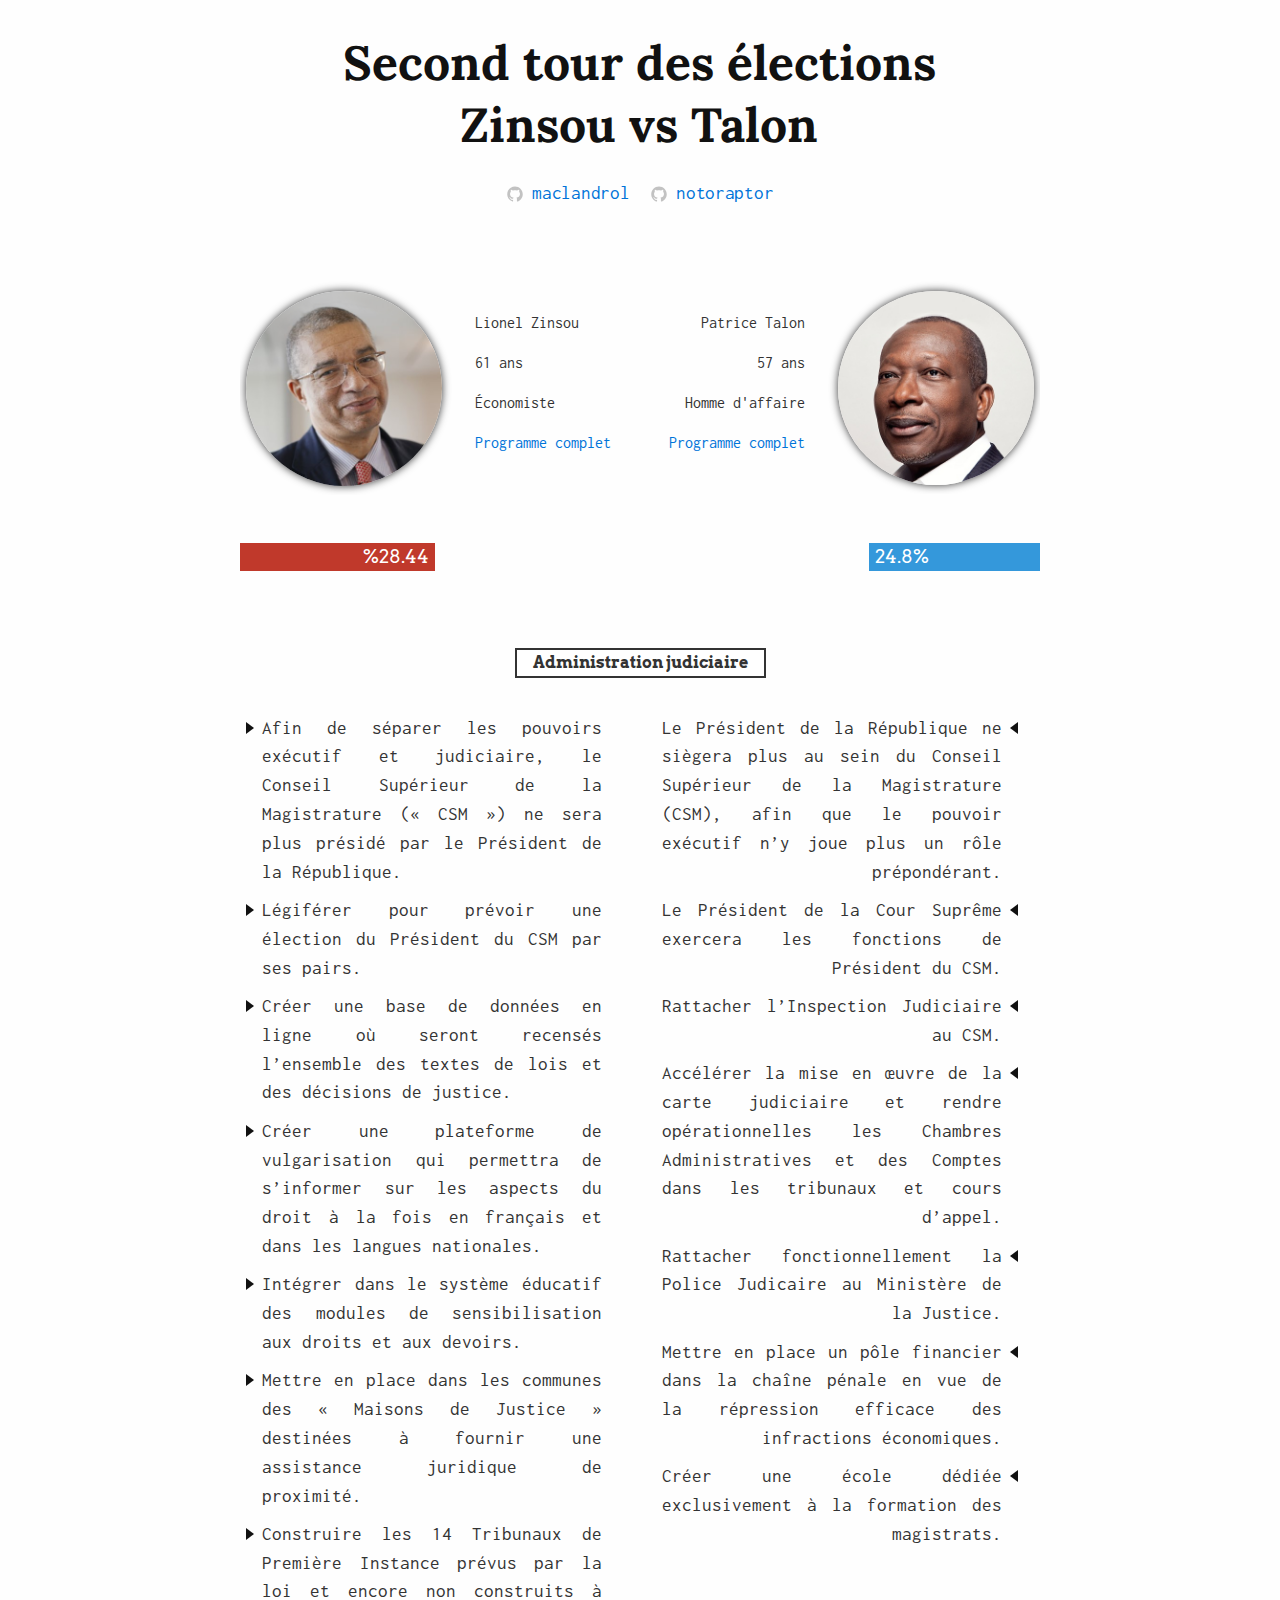
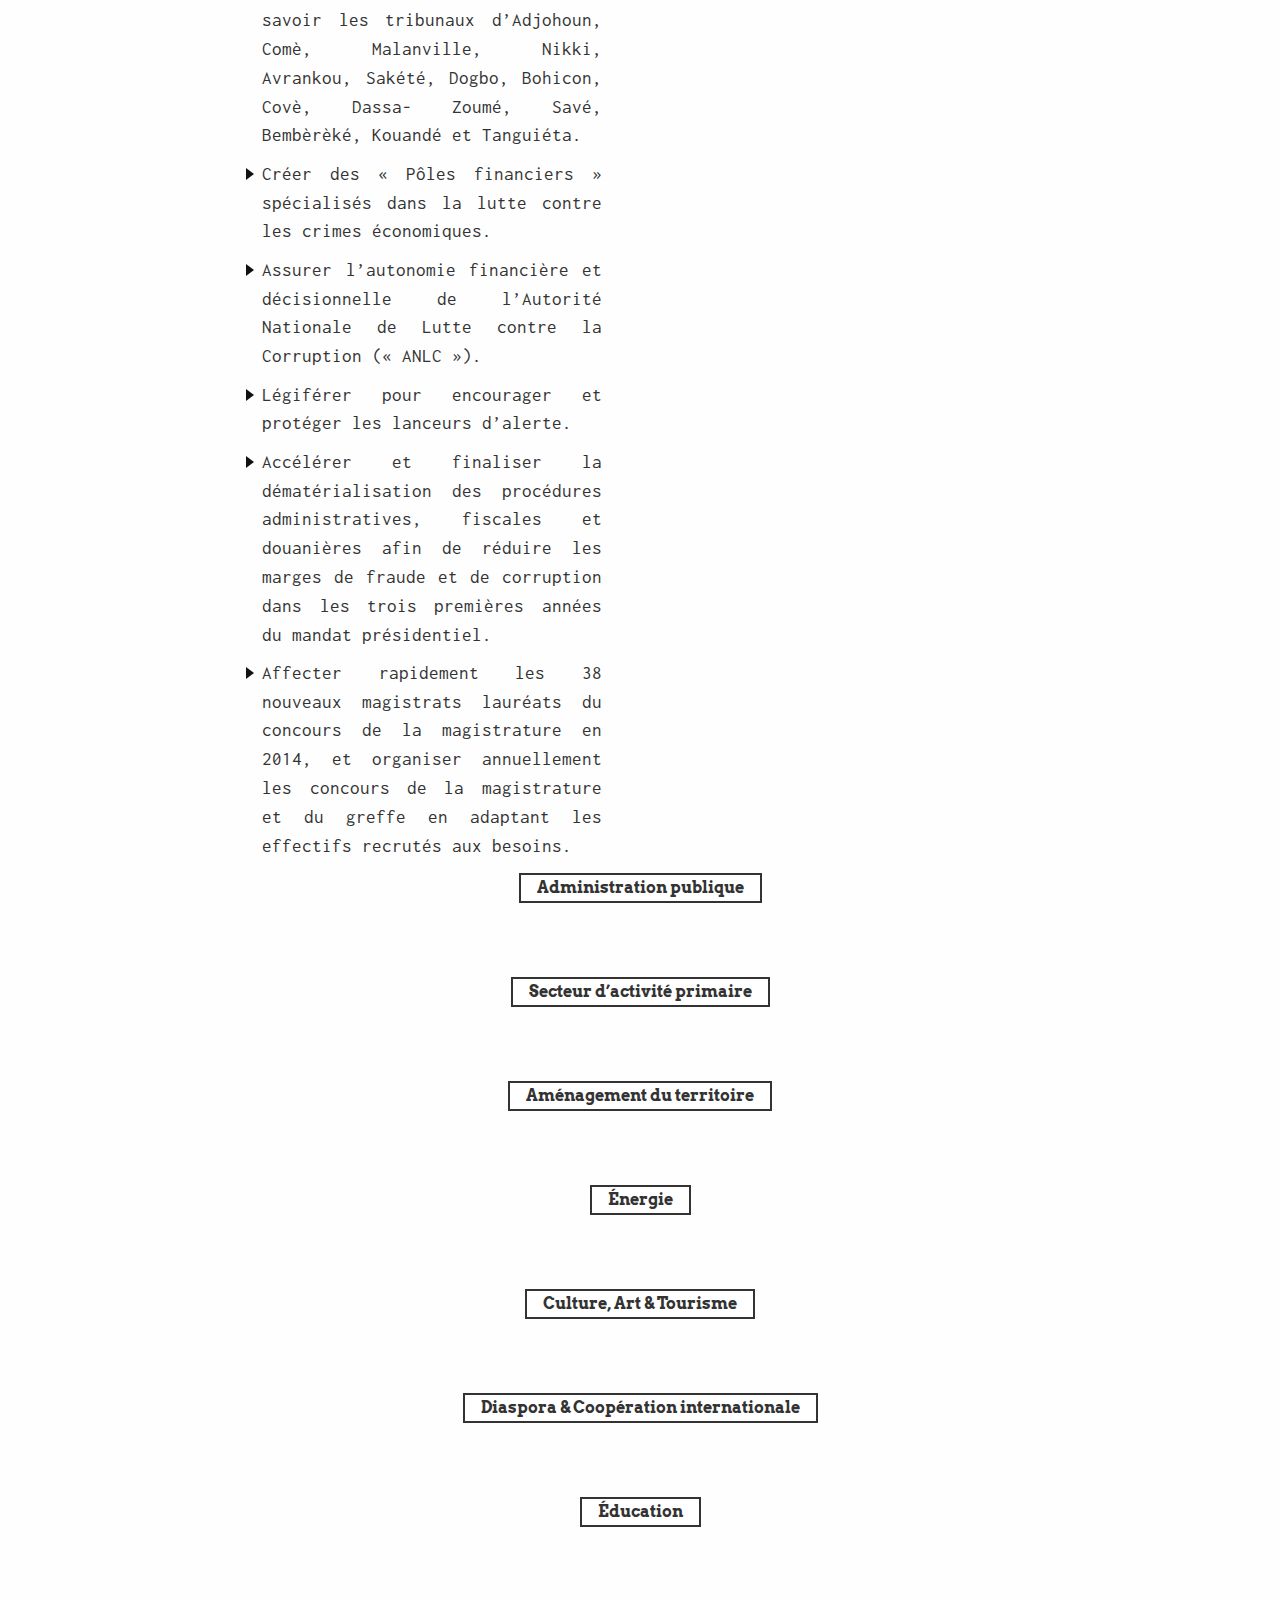
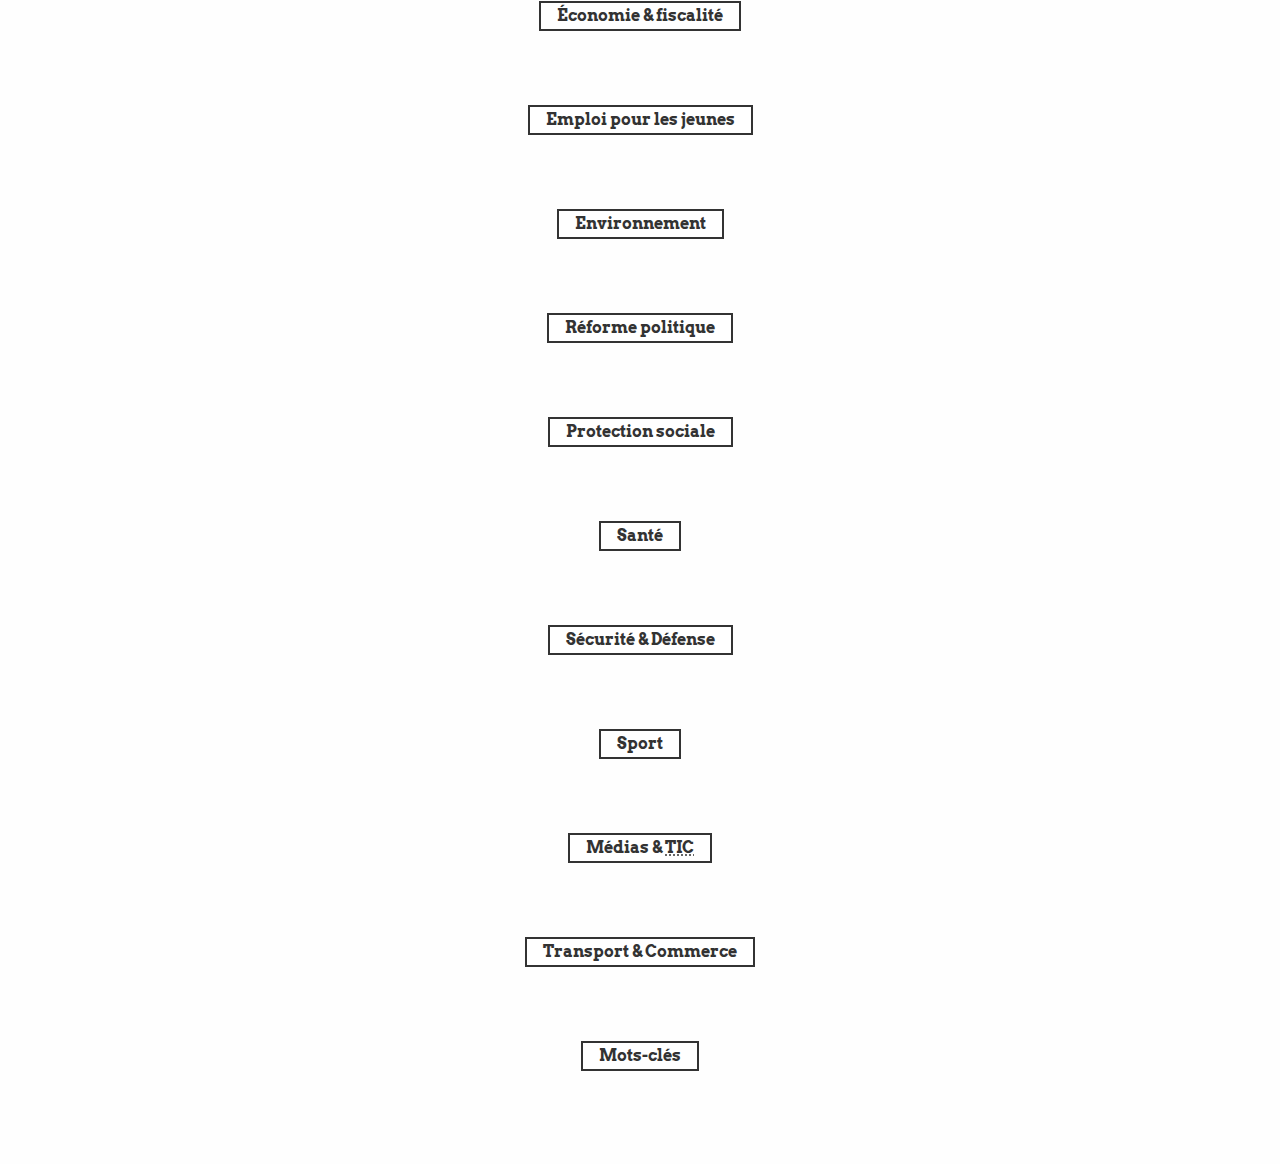
==== commit f0ad4167: "Mise à jour." ====
--- a/index.html
+++ b/index.html
@@ -655,11 +655,11 @@
 						</div>
 						<div class="program right">
 							<ul>
-								<li>Démarrage et réalisation du quatrième pont et de la voie rapide de contournement Nord-ouest de Cotonou vers Abomey Calavi.</li>
-								<li>Réalisation de l’Aéroport International de Glodjigbe avec redimensionnement de la voie Cotonou-Calavi et Glodjigbe.</li>
-								<li>Réalisation du tronçon d’autoroute Sèmè-Kpodji à Porto Novo.</li>
-								<li>Réalisation d’un nouveau pont et réhabilitation des infrastructures routières à Porto-Novo.</li>
-								<li>Réhabilitation des infrastructures routières à Parakou.</li>
+								<li>Démarrer et réaliser le quatrième pont et la voie rapide de contournement Nord-ouest de Cotonou vers Abomey Calavi.</li>
+								<li>Réaliser l’Aéroport International de Glodjigbe avec redimensionnement de la voie Cotonou-Calavi et Glodjigbe.</li>
+								<li>Réaliser le tronçon d’autoroute Sèmè-Kpodji à Porto Novo.</li>
+								<li>Réaliser un nouveau pont et réhabiliter les infrastructures routières à Porto-Novo.</li>
+								<li>Réhabiliter les infrastructures routières à Parakou.</li>
 								<li>Veiller au respect de la libre concurrence en mettant en place une commission mixte public-privé d’observation des distorsions dans le secteur afin de prendre des mesures correctrices</li>
 								<li>Accélérer le processus d’intégration sous régionale en vue d’assurer la libre circulation effective des biens et des personnes</li>
 								<li>Remédier au harcèlement par les services de contrôle fiscal en procédant à une réforme des procédures de contrôle, de notification, de recouvrement (commandement et saisie) fiscal</li>
@@ -713,4 +713,4 @@
 		</article>
 		<script id="dsq-count-scr" src="//2ndtourbenin.disqus.com/count.js" async></script>
 	</body>
-</html>+</html>
--- a/css/style.css
+++ b/css/style.css
@@ -215,8 +215,10 @@
 
 .program ul{
 	text-align: justify;
-	
-
+}
+.program.right ul {
+	-moz-text-align-last: right;
+	text-align-last: right;
 }
 
 .program li {
@@ -228,7 +230,7 @@
 }
 
 
-ul li:before{
+.programs ul li:before{
 	content: "";
     border-color: transparent #111;
     border-style: solid;
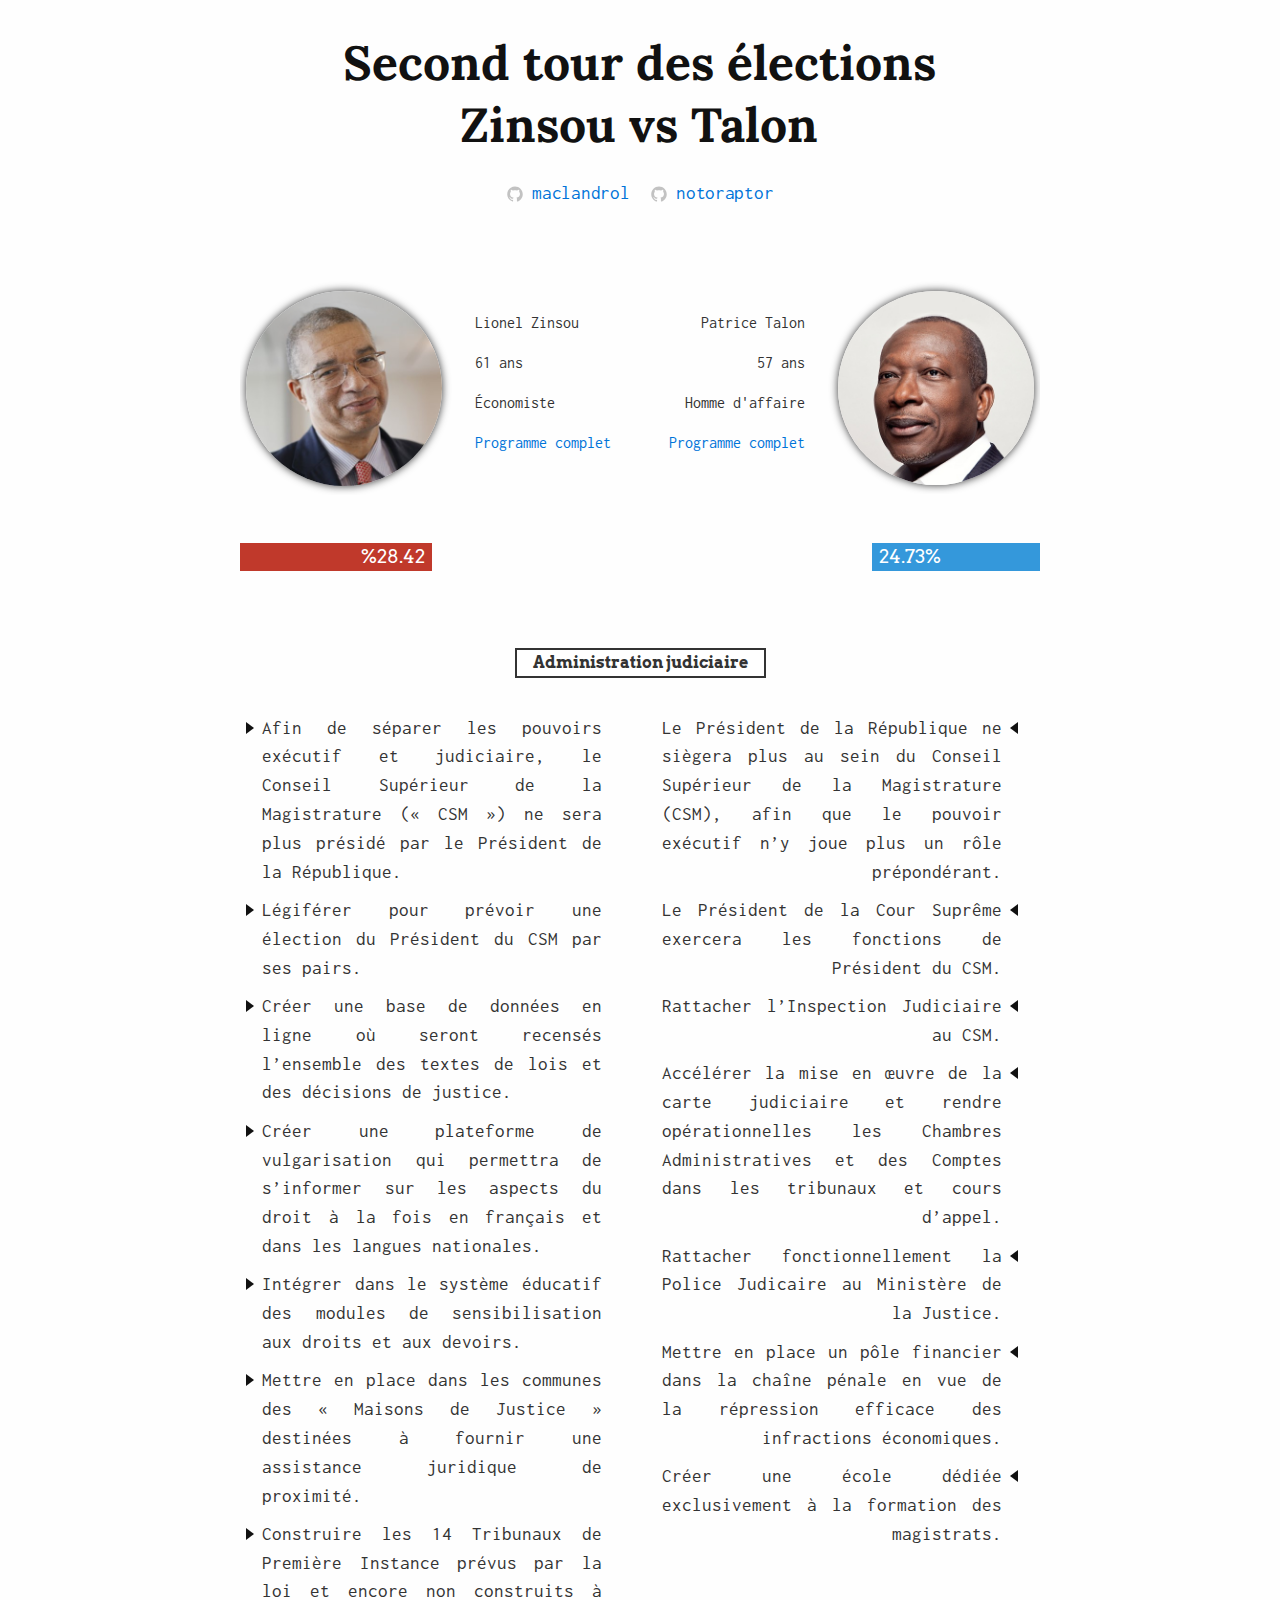
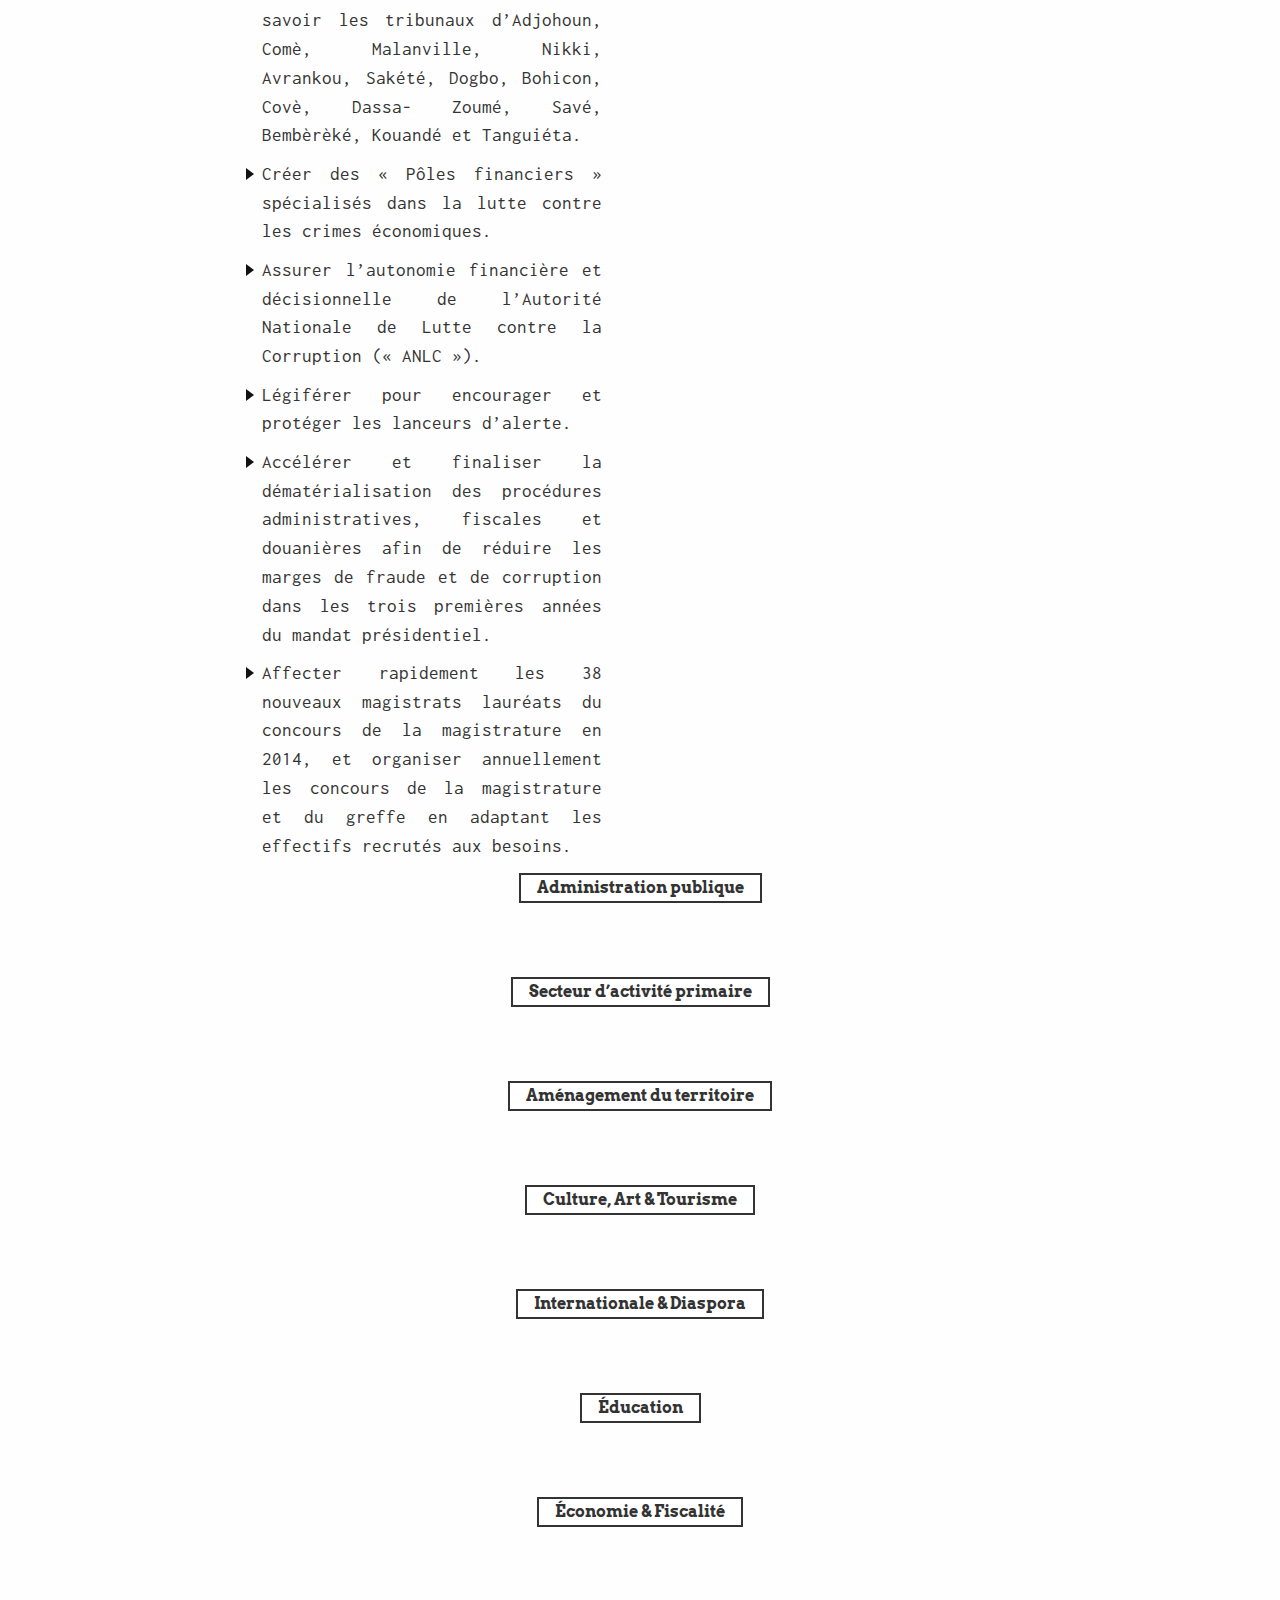
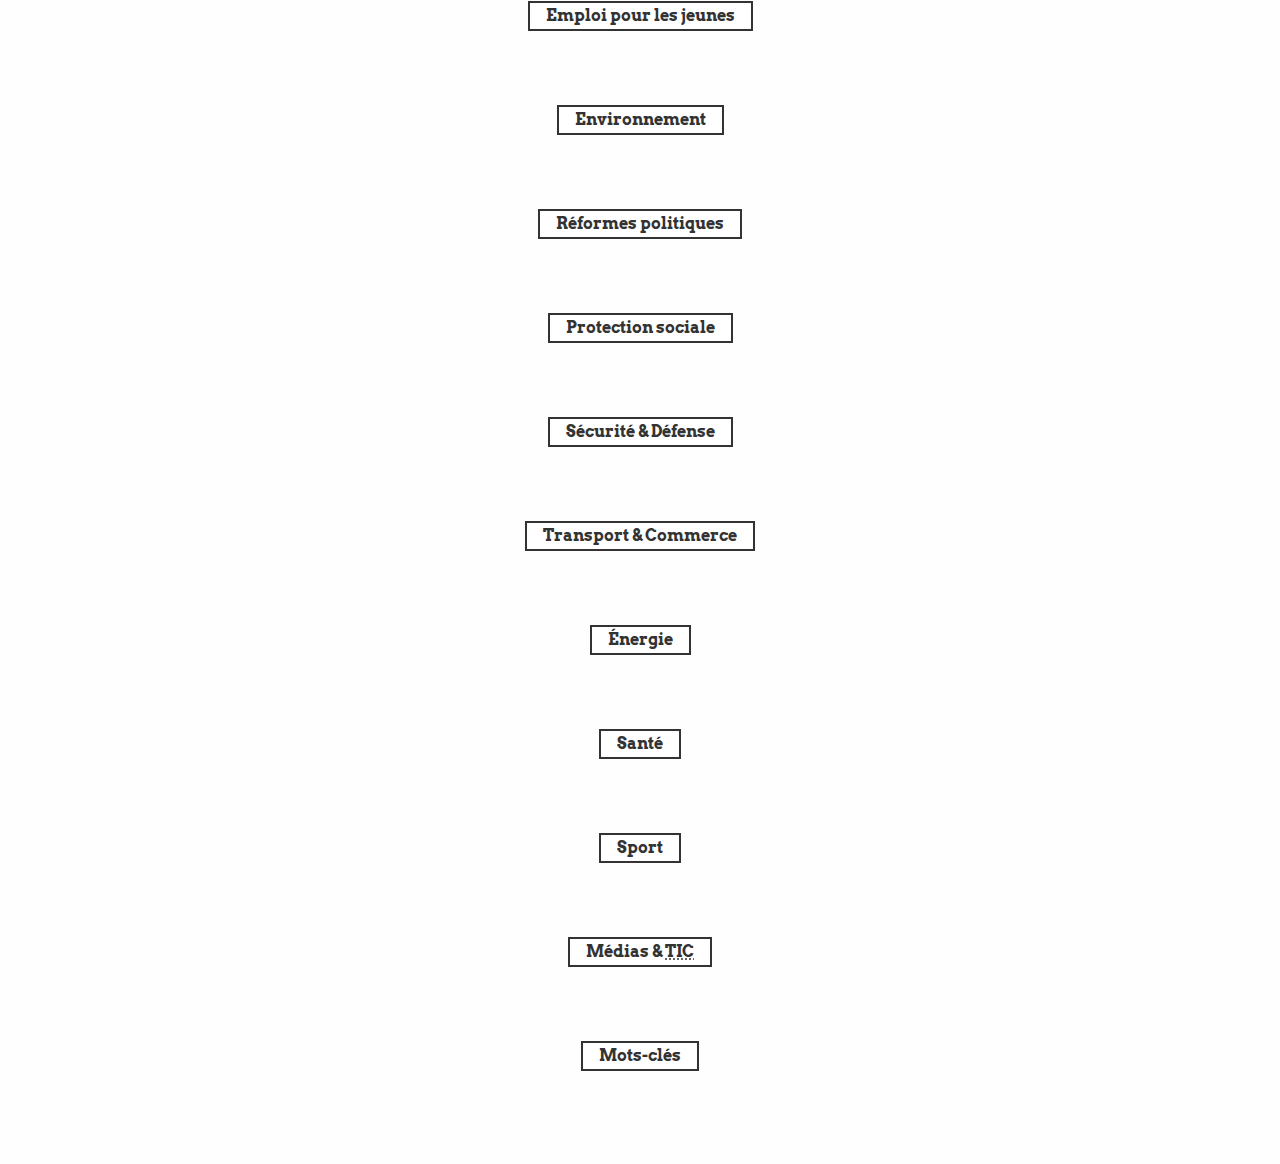
==== commit b81b0a2d: "Forme" ====
--- a/index.html
+++ b/index.html
@@ -75,9 +75,9 @@
 					</div>
 				</div>
 				<div class="percent">
-					<div id="zinsou">%28.44</div>
+					<div id="zinsou">%28.42</div>
 					<div id="blank"></div>
-					<div id="talon">24.8%</div>
+					<div id="talon">24.73%</div>
 				</div>
 				<!-- Modèle de sections ici. -->
 				<!-- Titre commenté de la section -->
@@ -197,10 +197,10 @@
 								<li>Subventionner et encadrer les autres filières agricoles phares, à savoir le maïs, le riz, l’ananas, et l’anacarde.</li>
 								<li>Pour l'élevage:</li>
 								<li>Développer la pratique de stabulation et d’embouche dans les bassins de production laitière et d’animaux de boucherie.</li>
-								<li>La promotion de l’insémination artificielle pour l’amélioration des performances des races locales.</li>
-								<li>Une couverture vaccinale plus adéquate en partenariat avec les vétérinaires privés pour assurer une meilleure maitrise des épizooties.</li>
-								<li>La promotion de l’élevage de petits ruminants dans toutes les communes, en vue de couvrir à moyen terme les besoins nationaux en viande.</li>
-								<li>L’entretien et la réalisation de points d’eau dans les couloirs de transhumance.</li>
+								<li>Promouvoir l’insémination artificielle pour l’amélioration des performances des races locales.</li>
+								<li>Mettre en place une couverture vaccinale plus adéquate en partenariat avec les vétérinaires privés pour assurer une meilleure maitrise des épizooties.</li>
+								<li>Promouvoir l’élevage de petits ruminants dans toutes les communes, en vue de couvrir à moyen terme les besoins nationaux en viande.</li>
+								<li>Entretenir et réaliser des points d’eau dans les couloirs de transhumance.</li>
 							</ul>
 						</div>
 					</div>
@@ -237,29 +237,9 @@
 						</div>
 					</div>
 				</section>
-				<!-- Énergie -->
-				<section>
-					<div class="title"><span>Énergie</span></div>
-					<div class="programs">
-						<div class="program left">
-							<ul>
-								<li>Promotion de mini-centrales et augmentation de la capacité de production de l’électricité à 1000 MW sur cinq ans.</li>
-								<li>Développer et renforcer les programmes d’accès à l’énergie tels que « Lumière pour Tous » qui visent à doter les établissements scolaires, les centres de santé et les familles du Bénin d’une capacité énergétique solaire minimum. </li>
-								<li>Faire de l’accès à l’énergie un véritable droit social. </li>
-								<li>Donner la priorité à la concurrence, privée et en régie municipale, dans l’ensemble de l’offre énergétique y compris pour les produits pétroliers. Limiter strictement le secteur public aux monopoles naturels. </li>
-								<li>Ouvrir un dialogue national concerté et professionnel sur l’évolution du marché informel du « kpayo » de façon à dépénaliser la situation, à moderniser l’offre et à traiter les conséquences sociales de la modernisation, sans majorer significativement les prix.</li>
-							</ul>
-						</div>
-						<div class="program right">
-							<ul>
-								<li>Mettre rapidement en œuvre un programme d’investissement pour la satisfaction des besoins des populations en énergie électrique et en eau potable. Dans les zones rurales, les énergies renouvelables, notamment les énergies solaires, seront la source principale de fourniture d’énergie électrique.</li>
-							</ul>
-						</div>
-					</div>
-				</section>
 				<!-- Culture, Art & Tourisme -->
 				<section>
-					<div class="title"><span>Culture, Art & Tourisme</span></div>
+					<div class="title"><span>Culture, Art &amp; Tourisme</span></div>
 					<div class="programs">
 						<div class="program left">
 							<ul>
@@ -292,7 +272,7 @@
 								<li>Enrichir le potentiel animalier, améliorer l’accessibilité et développer les offres d’hébergement pour les parcs nationaux Pendjari et W.</li>
 								<li>Le patrimoine géoculturel de la région nord-ouest : culture et habitat (tata) Somba, relief et climat.</li>
 								<li>Améliorer un circuit de découverte du patrimoine géoculturel de la région nord-ouest (habitat et culture Bétamaribè).</li>
-								<li>Aménagement du site de la Grotte Mariale Notre Dame d’Arigbo de Dassa Zoumé et du site de pèlerinage des fidèles du Christianisme de Sémé Kpodji.</li>
+								<li>Aménager le site de la Grotte Mariale Notre Dame d’Arigbo de Dassa Zoumé et le site de pèlerinage des fidèles du Christianisme de Sémé Kpodji.</li>
 								<li>Réhabiliter et valoriser davantage l’ensemble du patrimoine historique (royaume d’Abomey et son village souterrain, route des esclaves à Ouidah).</li>
 								<li>Implanter une zone balnéaire sur la côte maritime Cotonou – Grand Popo.</li>
 								<li>Réhabiliter et dynamiser le festival Gospel et Racines.</li>
@@ -304,9 +284,9 @@
 						</div>
 					</div>
 				</section>
-				<!-- Diaspora & Coopération internationale -->
-				<section>
-					<div class="title"><span>Diaspora & Coopération internationale</span></div>
+				<!-- Diaspora & Internationale -->
+				<section>
+					<div class="title"><span>Internationale &amp; Diaspora</span></div>
 					<div class="programs">
 						<div class="program left">
 							<ul>
@@ -364,16 +344,16 @@
 						</div>
 						<div class="program right">
 							<ul>
-								<li>Programme spécifique d’incitation à la scolarisation des filles.</li>
-								<li>Recrutement d’enseignants titulaires de diplômes académiques et pédagogiques délivrés par des structures de formation agréées et mise en place d’un programme spécial pour le renforcement des capacités des enseignants en poste.</li>
-								<li>Création de lycées scientifiques par département.</li>
-								<li>Encouragement de la créativité et des inventions au niveau des enseignements technique et professionnel, à travers des fonds compétitifs mis à la disposition des lycées.</li>
-								<li>Mise en place d’une politique adaptée de formation et de contrôle de compétences des formateurs des enseignants.</li>
-								<li>Financement de la recherche fondamentale et appliquée en apportant des moyens suffisants aux universités, aux écoles doctorales et aux chercheurs.</li>
+								<li>Mettre en place un programme spécifique d’incitation à la scolarisation des filles.</li>
+								<li>Recruter des enseignants titulaires de diplômes académiques et pédagogiques délivrés par des structures de formation agréées et mettre en place un programme spécial pour le renforcement des capacités des enseignants en poste.</li>
+								<li>Créer des lycées scientifiques par département.</li>
+								<li>Encourager la créativité et les inventions au niveau des enseignements technique et professionnel, à travers des fonds compétitifs mis à la disposition des lycées.</li>
+								<li>Mettre en place une politique adaptée de formation et de contrôle de compétences des formateurs des enseignants.</li>
+								<li>Financer la recherche fondamentale et appliquée en apportant des moyens suffisants aux universités, aux écoles doctorales et aux chercheurs.</li>
 								<li>Redéfinir les cartes scolaire et universitaire pour intégrer la vision en matière d’enseignement, de formation et de recherche. Ces nouvelles cartes prendront en compte un système éducatif bilingue intégrant très tôt l’outil informatique.</li>
 								<li>Créer une Direction de la Formation et Contrôle Qualité au sein des ministères en charge des Enseignements Maternel et Primaire, ainsi que Secondaire, Technique et Professionnel.</li>
 								<li>Réhabiliter et réformer le Conseil National de l’Éducation avec pour mission de définir et suivre une politique cohérente de l’Éducation Nationale (de l’école maternelle à l’université).</li>
-								<li>Réhabilitation et construction de résidences universitaires.</li>
+								<li>Réhabiliter et construire des résidences universitaires.</li>
 								<li>Prioriser l’investissement dans les filières cibles (sciences, technologies, ingénierie et mathématiques) pour répondre aux besoins de développement en adéquation avec le marché de l’emploi.</li>
 								<li>Créer l’Agence pour la Qualité et l’Évaluation dans l’Enseignement Supérieur mettant en place des procédures internes et systèmes d’évaluation permettant aux établissements de l’enseignement supérieur d’atteindre un niveau d’excellence académique.</li>
 								<li>Créer une Zone Franche du Savoir et de l’Innovation en partenariat avec le secteur privé et écoles internationales pour soutenir les écoles prioritaires, la recherche et les incubateurs.</li>
@@ -383,7 +363,7 @@
 				</section>
 				<!-- Économie & fiscalité -->
 				<section>
-					<div class="title"><span>Économie & fiscalité</span></div>
+					<div class="title"><span>Économie &amp; Fiscalité</span></div>
 					<div class="programs">
 						<div class="program left">
 							<ul>
@@ -460,7 +440,7 @@
 				</section>
 				<!-- Réforme politique -->
 				<section>
-					<div class="title"><span>Réforme politique</span></div>
+					<div class="title"><span>Réformes politiques</span></div>
 					<div class="programs">
 						<div class="program left">
 							<ul>
@@ -522,40 +502,9 @@
 						</div>
 					</div>
 				</section>
-				<!-- Santé -->
-				<section>
-					<div class="title"><span>Santé</span></div>
-					<div class="programs">
-						<div class="program left">
-							<ul>
-								<li>Assurer d’ici 2018 la mise en place du projet d’Hôpital de Référence en partenariat public-privé initié en 2014 et capable de capter une partie du marché régional de soins à l’étranger.</li>
-								<li>Rendre effective la carte sanitaire du Bénin d’ici 5 ans. </li>
-								<li>Effectuer des accords avec d’autres organismes hospitaliers internationaux et promouvoir les échanges et l’expertise.</li>
-								<li>Renforcer le système de veille épidémiologique d’alerte précoce sanitaire.</li>
-								<li>Mettre en place une politique d’assainissement de nos bidonvilles ainsi qu’une politique d’hygiène sociale.</li>
-								<li>Permettre une autonomisation énergétique et en eau potable des centres de santé.</li>
-								<li>Revoir l’approvisionnement des médicaments avec la Centrale d’achat et lutter contre la vente illicite de médicaments.</li>
-								<li>Asseoir une meilleure politique en matière d’imagerie médicale et de maintenance biomédicale.</li>
-								<li>Accentuer le volet prévention – éducation notamment dans la prévention alimentaire, l’éducation sexuelle, la promotion du sport et des bonnes conduites, l’assainissement de l’environnement.</li>
-								<li>Assurer la gestion numérique du système de santé en vue de garantir l’accès des populations à des soins de santé de qualité.</li>
-							</ul>
-						</div>
-						<div class="program right">
-							<ul>
-								<li>Entreprendre immédiatement une négociation sociale avec le personnel de santé en vue de satisfaire au mieux les revendications.</li>
-								<li>Développer le dispositif de la médecine d’urgence.</li>
-								<li>Prendre des mesures incitatives (financières, fiscales, etc.) pour favoriser l’implémentation par le secteur privé de centres de diagnostic (laboratoire biomédical, imagerie médicale, etc.).</li>
-								<li>Mettre en place dans le cadre de partenariats public-privé : un laboratoire national de recherche de grande renommée en pharmacie pour capitaliser les atouts nationaux de la pharmacopée et un centre hospitalo-universitaire de référence internationale.</li>
-								<li>Revoir le cadre réglementaire de la distribution des médicaments au Bénin en concertation avec les acteurs ; assurer le contrôle efficace des médicaments commercialisés sur le marché.</li>
-								<li>Mettre en place de manière effective un dispositif d’assurance maladie permettant l’accès au plus grand nombre aux soins de santé.</li>
-								<li>Maintenir la gratuité des soins de santé (paludisme et césarienne pour les femmes enceintes et paludisme pour les enfants de 0 à 5 ans).</li>
-							</ul>
-						</div>
-					</div>
-				</section>
 				<!-- Sécurité & Défense -->
 				<section>
-					<div class="title"><span>Sécurité & Défense</span></div>
+					<div class="title"><span>Sécurité &amp; Défense</span></div>
 					<div class="programs">
 						<div class="program left">
 							<ul>
@@ -578,64 +527,9 @@
 						</div>
 					</div>
 				</section>
-				<!-- Sport -->
-				<section>
-					<div class="title"><span>Sport</span></div>
-					<div class="programs">
-						<div class="program left">
-							<ul>
-								<li>Créer et mettre à niveau des infrastructures sportives (terrains, gymnases) </li>
-								<li>Développer une politique du sport à l’école, comportant des sections sport-études, et mettre en place des bourses universitaires octroyées sur la base de l’excellence sportive. </li>
-								<li>Refonder sous contrat avec l’Etat et financer les fédérations amateurs et professionnelles qui accepteront la transparence de la gouvernance et le contrôle de la Chambre des Comptes (puis de la Cour des Comptes). </li>
-								<li>Pour les fédérations sous contrat, viser des performances internationales et conditionner le soutien financier aux résultats. </li>
-								<li>Créer un Centre national de formation et d’entraînement pour les athlètes de niveau international et organiser leur formation à l’étranger pour les disciplines qui l’exigent. </li>
-								<li>Créer un cadre légal pour les agents de sportifs.</li>
-							</ul>
-						</div>
-						<div class="program right">
-							<ul>
-								<li>Mettre en place une politique responsable de partenariat avec le secteur privé pour le développement des écoles à vocation sportive (sport-études).</li>
-								<li>Développer les compétitions sportives en milieux scolaire et universitaire, afin de détecter et suivre les talents.</li>
-								<li>Instaurer des bourses de formation à l’étranger dans diverses disciplines sportives.</li>
-								<li>Mettre en place une politique de promotion de l’investissement privé dans le sport, avec une défiscalisation intégrale.</li>
-								<li>Instaurer dans les chefs-lieux des départements, à travers les contrats État-Communes, des Associations Sportives Départementales subventionnées. Ces dernières auront l’obligation de créer et d’entretenir des équipes départementales dans les quatre disciplines ci-après au minimum : athlétisme, football, basketball et handball.</li>
-								<li>Promouvoir le professionnalisme dans toutes les disciplines sportives. Les salaires des sportifs professionnels seront défiscalisés.</li>
-							</ul>
-						</div>
-					</div>
-				</section>
-				<!-- Médias & Technologies de l’information et de la communication (TIC) -->
-				<section>
-					<div class="title"><span>Médias & <abbr title="Technologies de l’Information et de la Communication">TIC</abbr></span></div>
-					<div class="programs">
-						<div class="program left">
-							<ul>
-								<li>Créer une zone économique prioritaire pour les startups du numérique </li>
-								<li>Achever la privatisation de Bénin Telecoms en veillant à la qualité et à la concurrence dans les prestations des opérateurs de télécommunication. </li>
-								<li>Veiller à la rapidité des évolutions réglementaires par exemple en matière de crowdfunding et d’e-commerce. </li>
-								<li>Créer une structure de promotion des contenus locaux numériques (recherche de nouveaux marchés, exportation de services numériques, promotion de la destination Bénin pour la délocalisation etc.). </li>
-								<li>Créer un quartier numérique doté d’une des meilleures connexions Internet d’Afrique de l’ouest. </li>
-								<li>Renforcer les capacités d’intervention de l’Arcep (Autorité de régulation des communications électroniques et des postes). </li>
-								<li>Favoriser le développement de l’écosystème des paiements dématérialisés (paiement mobile, par internet etc.). Le paiement par mobile sera encouragé par la possibilité de régler sous cette forme tout paiement à l’Etat ou aux entreprises publiques. </li>
-								<li>Accompagner en parallèle l’administration et les entreprises publiques vers la dématérialisation de tous leurs flux financiers (impôts, taxes, salaires des fonctionnaires, pensions, factures d’eau et d’électricité etc.).</li>
-							</ul>
-						</div>
-						<div class="program right">
-							<ul>
-								<li>Favoriser l’information, les déclarations et le paiement en ligne des taxes et impôts.</li>
-								<li>Apporter un appui financier aux entreprises TIC en démarrage.</li>
-								<li>Promouvoir les incubateurs mettant à disposition des locaux, des équipements et des services pour les jeunes entreprises</li>
-								<li>Lancer des concours pour sélectionner, subventionner et promouvoir les projets les plus innovants</li>
-								<li>Mettre en œuvre un plan d’investissement massif pour les infrastructures TIC : extension du câblage en fibre optique sur tout le territoire béninois.</li>
-								<li>Procéder à la libéralisation effective des fréquences radio et télévision</li>
-								<li>Défiscaliser les activités de presse.</li>
-							</ul>
-						</div>
-					</div>
-				</section>
 				<!-- Transport & Commerce -->
 				<section>
-					<div class="title"><span>Transport & Commerce</span></div>
+					<div class="title"><span>Transport &amp; Commerce</span></div>
 					<div class="programs">
 						<div class="program left">
 							<ul>
@@ -668,6 +562,113 @@
 						</div>
 					</div>
 				</section>
+				<!-- Énergie -->
+				<section>
+					<div class="title"><span>Énergie</span></div>
+					<div class="programs">
+						<div class="program left">
+							<ul>
+								<li>Promouvoir des mini-centrales et augmenter la capacité de production de l’électricité à 1000 MW sur cinq ans.</li>
+								<li>Développer et renforcer les programmes d’accès à l’énergie tels que « Lumière pour Tous » qui visent à doter les établissements scolaires, les centres de santé et les familles du Bénin d’une capacité énergétique solaire minimum. </li>
+								<li>Faire de l’accès à l’énergie un véritable droit social. </li>
+								<li>Donner la priorité à la concurrence, privée et en régie municipale, dans l’ensemble de l’offre énergétique y compris pour les produits pétroliers. Limiter strictement le secteur public aux monopoles naturels. </li>
+								<li>Ouvrir un dialogue national concerté et professionnel sur l’évolution du marché informel du « kpayo » de façon à dépénaliser la situation, à moderniser l’offre et à traiter les conséquences sociales de la modernisation, sans majorer significativement les prix.</li>
+							</ul>
+						</div>
+						<div class="program right">
+							<ul>
+								<li>Mettre rapidement en œuvre un programme d’investissement pour la satisfaction des besoins des populations en énergie électrique et en eau potable. Dans les zones rurales, les énergies renouvelables, notamment les énergies solaires, seront la source principale de fourniture d’énergie électrique.</li>
+							</ul>
+						</div>
+					</div>
+				</section>
+				<!-- Santé -->
+				<section>
+					<div class="title"><span>Santé</span></div>
+					<div class="programs">
+						<div class="program left">
+							<ul>
+								<li>Assurer d’ici 2018 la mise en place du projet d’Hôpital de Référence en partenariat public-privé initié en 2014 et capable de capter une partie du marché régional de soins à l’étranger.</li>
+								<li>Rendre effective la carte sanitaire du Bénin d’ici 5 ans. </li>
+								<li>Effectuer des accords avec d’autres organismes hospitaliers internationaux et promouvoir les échanges et l’expertise.</li>
+								<li>Renforcer le système de veille épidémiologique d’alerte précoce sanitaire.</li>
+								<li>Mettre en place une politique d’assainissement de nos bidonvilles ainsi qu’une politique d’hygiène sociale.</li>
+								<li>Permettre une autonomisation énergétique et en eau potable des centres de santé.</li>
+								<li>Revoir l’approvisionnement des médicaments avec la Centrale d’achat et lutter contre la vente illicite de médicaments.</li>
+								<li>Asseoir une meilleure politique en matière d’imagerie médicale et de maintenance biomédicale.</li>
+								<li>Accentuer le volet prévention – éducation notamment dans la prévention alimentaire, l’éducation sexuelle, la promotion du sport et des bonnes conduites, l’assainissement de l’environnement.</li>
+								<li>Assurer la gestion numérique du système de santé en vue de garantir l’accès des populations à des soins de santé de qualité.</li>
+							</ul>
+						</div>
+						<div class="program right">
+							<ul>
+								<li>Entreprendre immédiatement une négociation sociale avec le personnel de santé en vue de satisfaire au mieux les revendications.</li>
+								<li>Développer le dispositif de la médecine d’urgence.</li>
+								<li>Prendre des mesures incitatives (financières, fiscales, etc.) pour favoriser l’implémentation par le secteur privé de centres de diagnostic (laboratoire biomédical, imagerie médicale, etc.).</li>
+								<li>Mettre en place dans le cadre de partenariats public-privé : un laboratoire national de recherche de grande renommée en pharmacie pour capitaliser les atouts nationaux de la pharmacopée et un centre hospitalo-universitaire de référence internationale.</li>
+								<li>Revoir le cadre réglementaire de la distribution des médicaments au Bénin en concertation avec les acteurs ; assurer le contrôle efficace des médicaments commercialisés sur le marché.</li>
+								<li>Mettre en place de manière effective un dispositif d’assurance maladie permettant l’accès au plus grand nombre aux soins de santé.</li>
+								<li>Maintenir la gratuité des soins de santé (paludisme et césarienne pour les femmes enceintes et paludisme pour les enfants de 0 à 5 ans).</li>
+							</ul>
+						</div>
+					</div>
+				</section>
+				<!-- Sport -->
+				<section>
+					<div class="title"><span>Sport</span></div>
+					<div class="programs">
+						<div class="program left">
+							<ul>
+								<li>Créer et mettre à niveau des infrastructures sportives (terrains, gymnases) </li>
+								<li>Développer une politique du sport à l’école, comportant des sections sport-études, et mettre en place des bourses universitaires octroyées sur la base de l’excellence sportive. </li>
+								<li>Refonder sous contrat avec l’Etat et financer les fédérations amateurs et professionnelles qui accepteront la transparence de la gouvernance et le contrôle de la Chambre des Comptes (puis de la Cour des Comptes). </li>
+								<li>Pour les fédérations sous contrat, viser des performances internationales et conditionner le soutien financier aux résultats. </li>
+								<li>Créer un Centre national de formation et d’entraînement pour les athlètes de niveau international et organiser leur formation à l’étranger pour les disciplines qui l’exigent. </li>
+								<li>Créer un cadre légal pour les agents de sportifs.</li>
+							</ul>
+						</div>
+						<div class="program right">
+							<ul>
+								<li>Mettre en place une politique responsable de partenariat avec le secteur privé pour le développement des écoles à vocation sportive (sport-études).</li>
+								<li>Développer les compétitions sportives en milieux scolaire et universitaire, afin de détecter et suivre les talents.</li>
+								<li>Instaurer des bourses de formation à l’étranger dans diverses disciplines sportives.</li>
+								<li>Mettre en place une politique de promotion de l’investissement privé dans le sport, avec une défiscalisation intégrale.</li>
+								<li>Instaurer dans les chefs-lieux des départements, à travers les contrats État-Communes, des Associations Sportives Départementales subventionnées. Ces dernières auront l’obligation de créer et d’entretenir des équipes départementales dans les quatre disciplines ci-après au minimum : athlétisme, football, basketball et handball.</li>
+								<li>Promouvoir le professionnalisme dans toutes les disciplines sportives. Les salaires des sportifs professionnels seront défiscalisés.</li>
+							</ul>
+						</div>
+					</div>
+				</section>
+				<!-- Médias & Technologies de l’information et de la communication (TIC) -->
+				<section>
+					<div class="title"><span>Médias &amp; <abbr title="Technologies de l’Information et de la Communication">TIC</abbr></span></div>
+					<div class="programs">
+						<div class="program left">
+							<ul>
+								<li>Créer une zone économique prioritaire pour les startups du numérique </li>
+								<li>Achever la privatisation de Bénin Telecoms en veillant à la qualité et à la concurrence dans les prestations des opérateurs de télécommunication. </li>
+								<li>Veiller à la rapidité des évolutions réglementaires par exemple en matière de crowdfunding et d’e-commerce. </li>
+								<li>Créer une structure de promotion des contenus locaux numériques (recherche de nouveaux marchés, exportation de services numériques, promotion de la destination Bénin pour la délocalisation etc.). </li>
+								<li>Créer un quartier numérique doté d’une des meilleures connexions Internet d’Afrique de l’ouest. </li>
+								<li>Renforcer les capacités d’intervention de l’Arcep (Autorité de régulation des communications électroniques et des postes). </li>
+								<li>Favoriser le développement de l’écosystème des paiements dématérialisés (paiement mobile, par internet etc.). Le paiement par mobile sera encouragé par la possibilité de régler sous cette forme tout paiement à l’Etat ou aux entreprises publiques. </li>
+								<li>Accompagner en parallèle l’administration et les entreprises publiques vers la dématérialisation de tous leurs flux financiers (impôts, taxes, salaires des fonctionnaires, pensions, factures d’eau et d’électricité etc.).</li>
+							</ul>
+						</div>
+						<div class="program right">
+							<ul>
+								<li>Favoriser l’information, les déclarations et le paiement en ligne des taxes et impôts.</li>
+								<li>Apporter un appui financier aux entreprises TIC en démarrage.</li>
+								<li>Promouvoir les incubateurs mettant à disposition des locaux, des équipements et des services pour les jeunes entreprises</li>
+								<li>Lancer des concours pour sélectionner, subventionner et promouvoir les projets les plus innovants</li>
+								<li>Mettre en œuvre un plan d’investissement massif pour les infrastructures TIC : extension du câblage en fibre optique sur tout le territoire béninois.</li>
+								<li>Procéder à la libéralisation effective des fréquences radio et télévision</li>
+								<li>Défiscaliser les activités de presse.</li>
+							</ul>
+						</div>
+					</div>
+				</section>
+				
 				<!-- Fin des vraies sections ici. -->
 				<!-- Nuages de mots. -->
 				<section>
--- a/css/style.css
+++ b/css/style.css
@@ -287,7 +287,7 @@
 
 
 #zinsou{
-	width : 28.44%;
+	width : 28.42%;
 	text-align: right;
 	padding-right:0.4rem;
 	background-color: #c0392b;
@@ -301,7 +301,7 @@
 	padding: 0px;
 }
 #talon{
-	width: 24.8%;
+	width: 24.73%;
 	background-color: #3498db;
 	text-align : left;
 	padding-left:0.4rem;
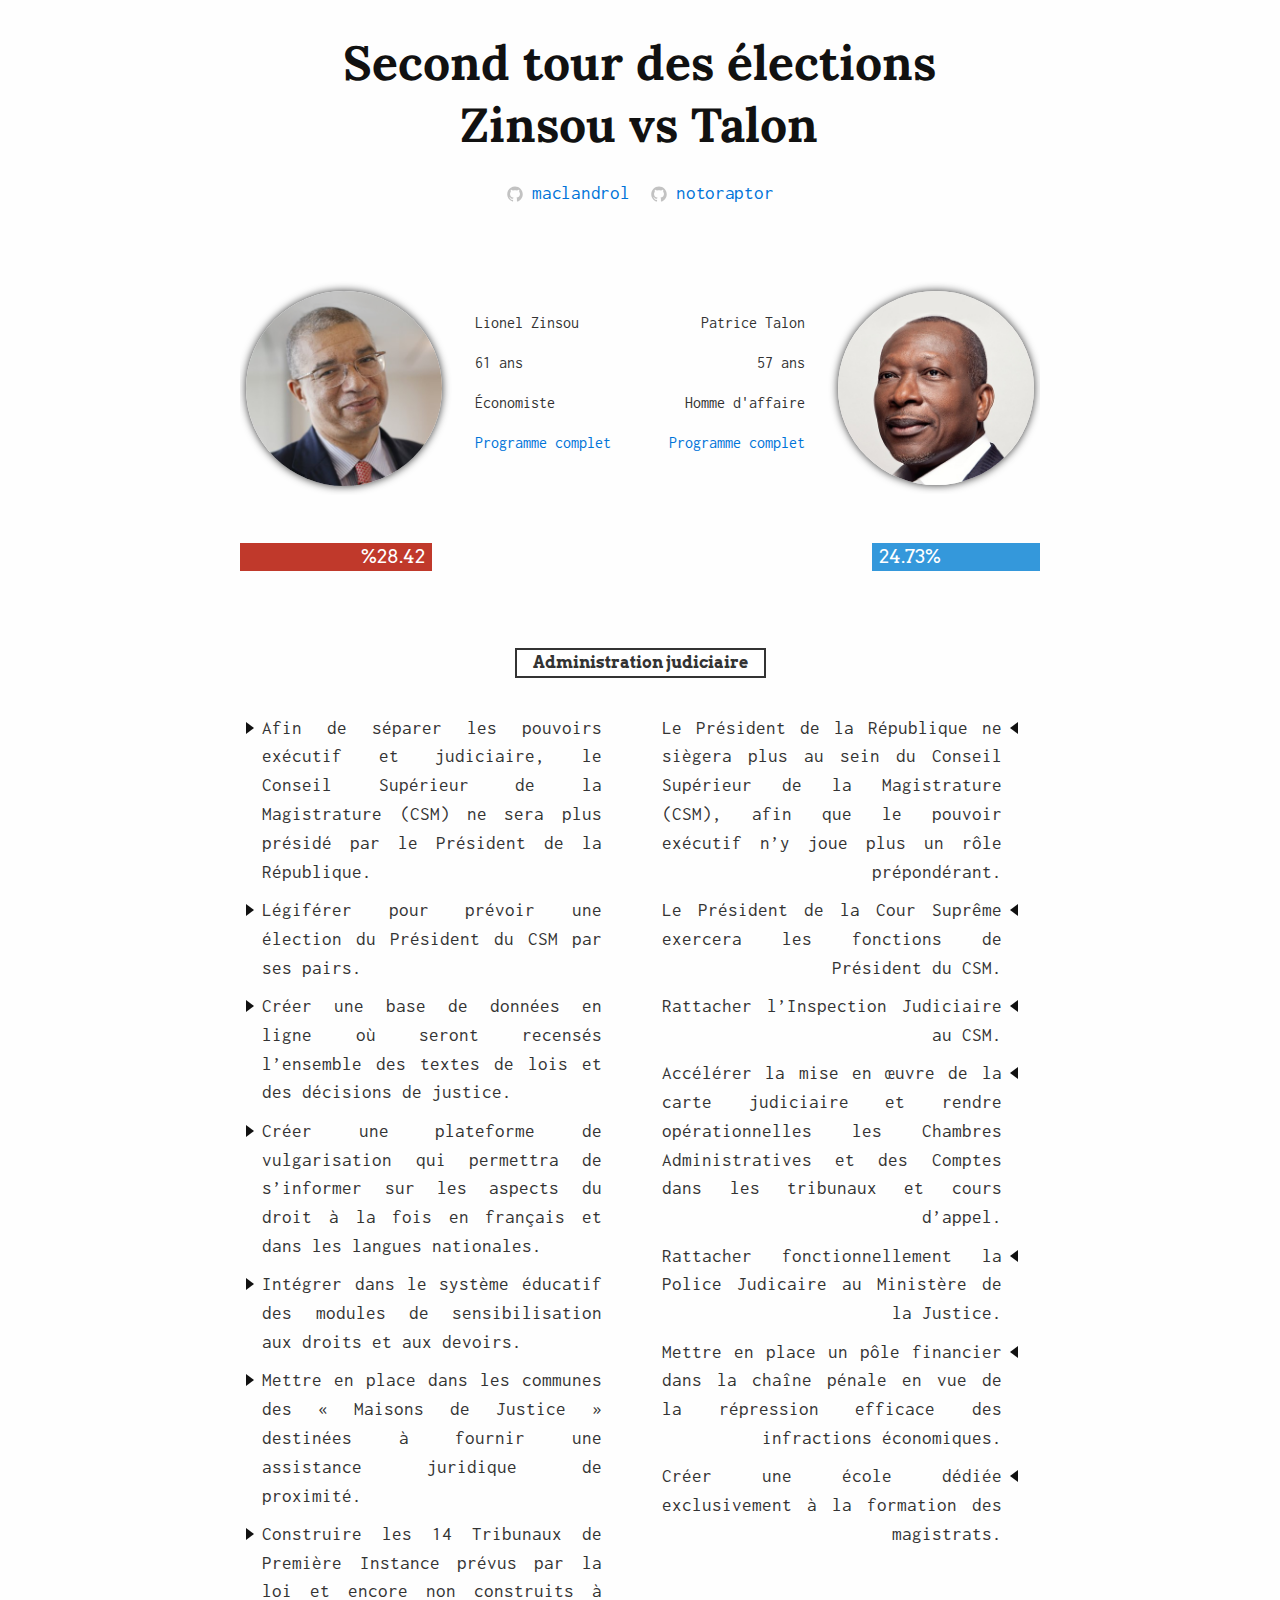
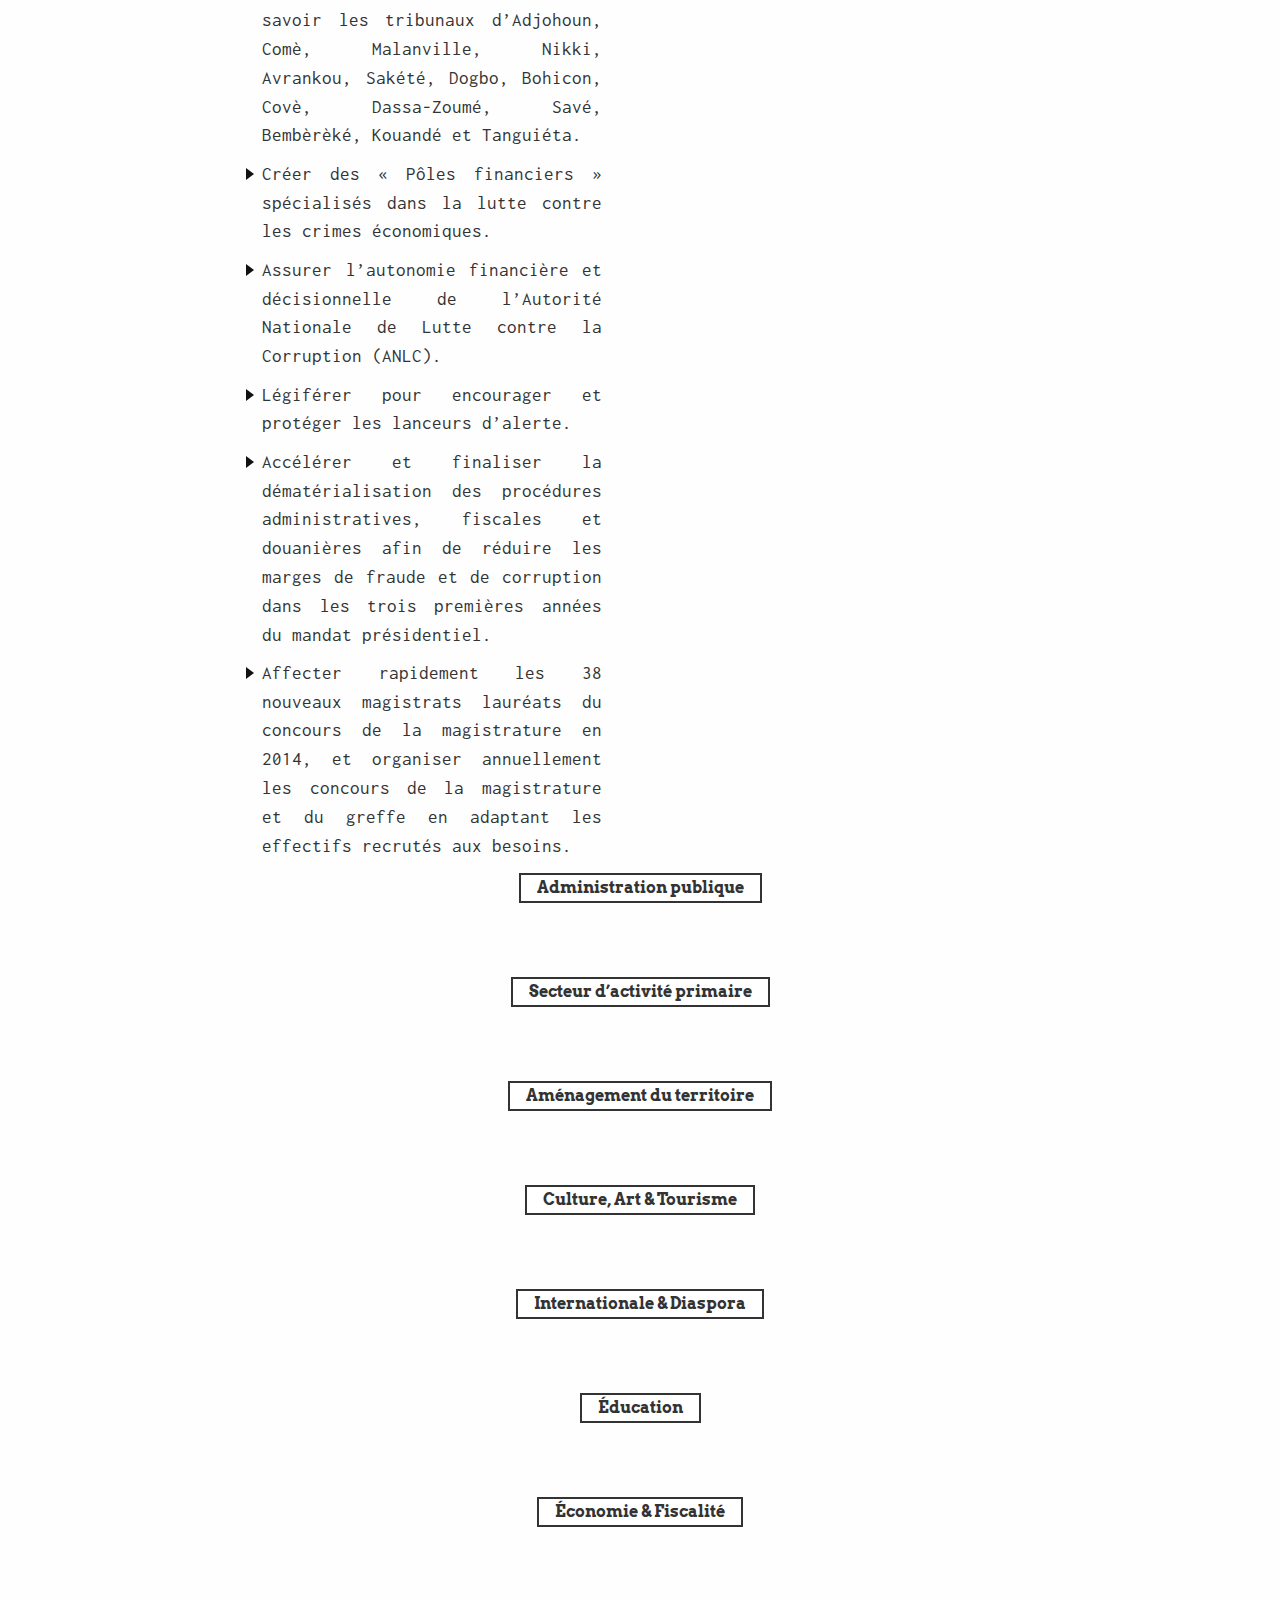
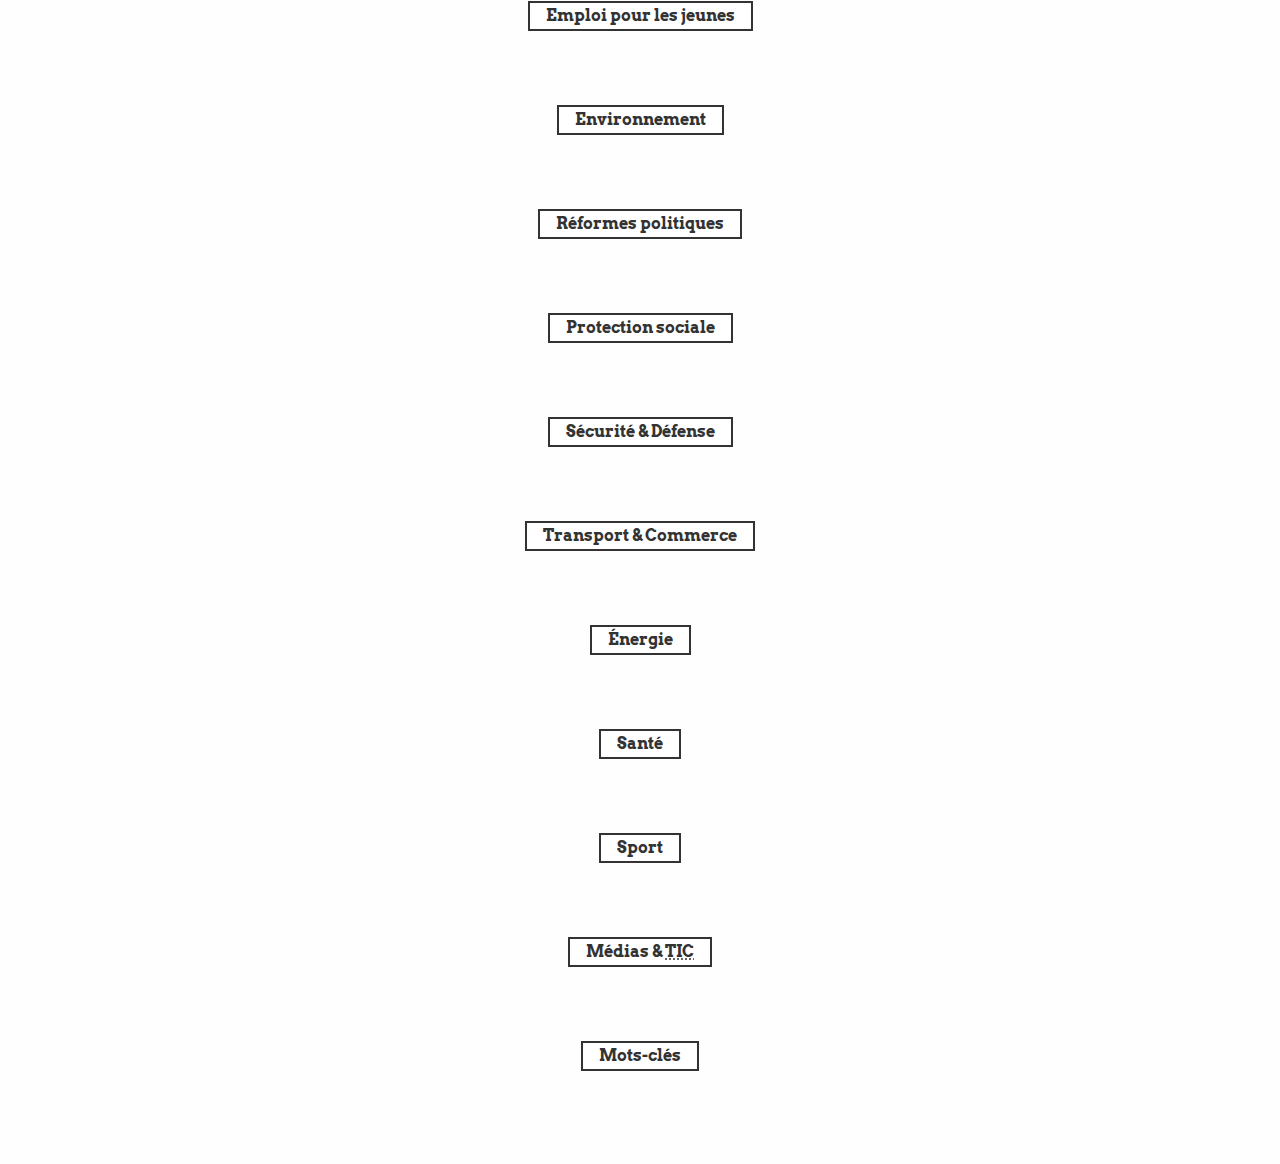
==== commit 06cc7abf: "Forme" ====
--- a/index.html
+++ b/index.html
@@ -108,15 +108,15 @@
 					<div class="programs">
 						<div class="program left">
 							<ul>
-								<li>Afin de séparer les pouvoirs exécutif et judiciaire, le Conseil Supérieur de la Magistrature (« CSM ») ne sera plus présidé par le Président de la République.</li>
+								<li>Afin de séparer les pouvoirs exécutif et judiciaire, le Conseil Supérieur de la Magistrature (CSM) ne sera plus présidé par le Président de la République.</li>
 								<li>Légiférer pour prévoir une élection du Président du CSM par ses pairs. </li>
 								<li>Créer une base de données en ligne où seront recensés l’ensemble des textes de lois et des décisions de justice.</li>
 								<li>Créer une plateforme de vulgarisation qui permettra de s’informer sur les aspects du droit à la fois en français et dans les langues nationales.</li>
 								<li>Intégrer dans le système éducatif des modules de sensibilisation aux droits et aux devoirs.</li>
 								<li>Mettre en place dans les communes des « Maisons de Justice » destinées à fournir une assistance juridique de proximité.</li>
-								<li>Construire les 14 Tribunaux de Première Instance prévus par la loi et encore non construits à savoir les tribunaux d’Adjohoun, Comè, Malanville, Nikki, Avrankou, Sakété, Dogbo, Bohicon, Covè, Dassa- Zoumé, Savé, Bembèrèké, Kouandé et Tanguiéta.</li>
+								<li>Construire les 14 Tribunaux de Première Instance prévus par la loi et encore non construits à savoir les tribunaux d’Adjohoun, Comè, Malanville, Nikki, Avrankou, Sakété, Dogbo, Bohicon, Covè, Dassa-Zoumé, Savé, Bembèrèké, Kouandé et Tanguiéta.</li>
 								<li>Créer des « Pôles financiers » spécialisés dans la lutte contre les crimes économiques.</li>
-								<li>Assurer l’autonomie financière et décisionnelle de l’Autorité Nationale de Lutte contre la Corruption (« ANLC »). </li>
+								<li>Assurer l’autonomie financière et décisionnelle de l’Autorité Nationale de Lutte contre la Corruption (ANLC). </li>
 								<li>Légiférer pour encourager et protéger les lanceurs d’alerte. </li>
 								<li>Accélérer et finaliser la dématérialisation des procédures administratives, fiscales et douanières afin de réduire les marges de fraude et de corruption dans les trois premières années du mandat présidentiel.</li>
 								<li>Affecter rapidement les 38 nouveaux magistrats lauréats du concours de la magistrature en 2014, et organiser annuellement les concours de la magistrature et du greffe en adaptant les effectifs recrutés aux besoins.</li>
@@ -143,7 +143,7 @@
 						<div class="program left">
 							<ul>
 								<li>Recruter, dans les 100 premiers jours du mandat, les meilleures compétences pour la cinquantaine de postes stratégiques du pays. </li>
-								<li>Réaliser l’informatisation complète de l’administration pour rendre possible une « e- administration » centrée sur les besoins des usagers, la rationalisation des processus et le désengorgement de l’administration centrale. </li>
+								<li>Réaliser l’informatisation complète de l’administration pour rendre possible une <em> e-administration </em> centrée sur les besoins des usagers, la rationalisation des processus et le désengorgement de l’administration centrale. </li>
 								<li>Mettre en place un mécanisme récurrent d’audit par les cabinets externes des entreprises publiques. </li>
 								<li>Mettre en place un mécanisme de publication annuelle des comptes des entreprises publiques. </li>
 								<li>Mettre en place une agence de la gestion du portefeuille de l’Etat pour jouer notamment un rôle d’animation des entreprises publiques et de renforcement des conseils d’administration desdites entreprises. </li>
@@ -371,10 +371,10 @@
 								<li>Réformer le Ministère du développement pour permettre au pays en 5 ans d’absorber les deux tiers de l’aide qui lui est accordée au lieu du tiers atteint depuis des années.</li>
 								<li>Élargir l’assiette fiscale pour mobiliser les ressources propres nécessaires au financement du développement en mettant en place une fiscalité effective et au service du développement ; viser d’ici 2021 de passer de 18% à 25% du PIB en prélèvements obligatoires.</li>
 								<li>Créer des banques spécialisées pour le financement des activités des PME/PMI.</li>
-								<li>Créer le cadre réglementaire pour la mise en œuvre du financement participatif « crowdfunding » notamment pour faciliter l’investissement.</li>
+								<li>Créer le cadre réglementaire pour la mise en œuvre du financement participatif <em>crowdfunding</em> notamment pour faciliter l’investissement.</li>
 								<li>Développer les flux d’investissements directs étrangers, en fournissant notamment des avantages fiscaux à l’installation des sièges d’entreprises à vocation sous régionale au sein de la CEDEAO.</li>
 								<li>Accroître les financements par endettement sur les marchés obligataires régional et international et obtenir un rating national.</li>
-								<li>Obtenir un « rating » (notation) des plus grandes villes et les introduire sur le Marché financier régional d’ici 5 ans.</li>
+								<li>Obtenir un <em>rating</em> des plus grandes villes et les introduire sur le Marché financier régional d’ici 5 ans.</li>
 								<li>Diversifier l’octroi des crédits entre les milieux urbain et rural et entre les secteurs porteurs.</li>
 								<li>Rendre plus transparentes les règles d’intervention du FNPEEJ et du FNM en rendant publiques les procédures de sélection ainsi que les secteurs et les entreprises ayant bénéficié de leur soutien.</li>
 								<li>Créer une Banque de Développement des Entreprises présente dans chaque commune.</li>
@@ -446,8 +446,8 @@
 							<ul>
 								<li>Préserver les acquis de la Conférence des Forces Vives de la Nation, en confirmant les options fondamentales telles que la limitation du nombre de mandats présidentiels à un mandat renouvelable une fois, la limitation de l’âge d’accès à la magistrature suprême, le régime républicain, la laïcité de l’Etat ainsi que la garantie des droits fondamentaux.</li>
 								<li>Créer une Cour des Comptes autonome dotée d’un budget propre en lieu et place de la Chambre des Comptes de la Cour Suprême afin d’opérer un contrôle effectif du budget de l’Etat et des entités publiques.</li>
-								<li>Constitutionaliser la Commission Electorale Nationale Autonome (« CENA »).</li>
-								<li>Renforcer la liberté de la presse en modifiant les règles de nomination du Président de la Haute Autorité de l’Audiovisuel et de la Communication (« HAAC »). Il s’agira notamment de faire élire le Président de la HAAC par les neufs (09) conseillers siégeant en son sein.</li>
+								<li>Constitutionaliser la Commission Electorale Nationale Autonome (CENA).</li>
+								<li>Renforcer la liberté de la presse en modifiant les règles de nomination du Président de la Haute Autorité de l’Audiovisuel et de la Communication (HAAC). Il s’agira notamment de faire élire le Président de la HAAC par les neufs (09) conseillers siégeant en son sein.</li>
 								<li>Amender la loi portant Charte des Partis politiques en République du Bénin afin d’y renforcer l’arsenal relatif au financement public des partis politiques.</li>
 								<li>Initier et faire voter un projet de loi contre la « transhumance politique ».</li>
 							</ul>
@@ -472,7 +472,7 @@
 							<ul>
 								<li>Mettre en place graduellement et de façon inconditionnelle des transferts sociaux en numéraire aux 100,000 familles béninoises vivant dans l’extrême indigence, à raison de 100,000 FCFA par famille et par an.</li>
 								<li>Ouvrir des droits sociaux dans le secteur informel tels que la sécurité sociale ou la micro-assurance afin de sortir les travailleurs de la précarité et de faciliter la reconversion vers le secteur formel.</li>
-								<li>Créer dans l’immédiat un cadre formel et sécurisé pour l’activité des taxis moto « Zemidjans », à travers la réduction jusqu’à 45% du loyer de la moto, la mise en place d’un forfait d’assurance et d’un programme de réinsertion professionnelle.</li>
+								<li>Créer dans l’immédiat un cadre formel et sécurisé pour l’activité des taxis moto <em>Zemidjans</em>, à travers la réduction jusqu’à 45% du loyer de la moto, la mise en place d’un forfait d’assurance et d’un programme de réinsertion professionnelle.</li>
 								<li>Aider au développement de services à valeur ajoutée pout les Zemidjans, comprenant un abonnement avec un paiement par mobile, le « Zem touristique », la livraison à domicile, etc.</li>
 								<li>Promouvoir les normes de construction des édifices publics qui facilitent leur accessibilité aux personnes handicapées.</li>
 								<li>Veiller au respect d’un quota de recrutement d’au moins 1% de personnes vivant avec un handicap dans les recrutements de la fonction publique.</li>
@@ -572,7 +572,7 @@
 								<li>Développer et renforcer les programmes d’accès à l’énergie tels que « Lumière pour Tous » qui visent à doter les établissements scolaires, les centres de santé et les familles du Bénin d’une capacité énergétique solaire minimum. </li>
 								<li>Faire de l’accès à l’énergie un véritable droit social. </li>
 								<li>Donner la priorité à la concurrence, privée et en régie municipale, dans l’ensemble de l’offre énergétique y compris pour les produits pétroliers. Limiter strictement le secteur public aux monopoles naturels. </li>
-								<li>Ouvrir un dialogue national concerté et professionnel sur l’évolution du marché informel du « kpayo » de façon à dépénaliser la situation, à moderniser l’offre et à traiter les conséquences sociales de la modernisation, sans majorer significativement les prix.</li>
+								<li>Ouvrir un dialogue national concerté et professionnel sur l’évolution du marché informel du <em>kpayo</em> de façon à dépénaliser la situation, à moderniser l’offre et à traiter les conséquences sociales de la modernisation, sans majorer significativement les prix.</li>
 							</ul>
 						</div>
 						<div class="program right">
--- a/css/style.css
+++ b/css/style.css
@@ -308,3 +308,7 @@
 	float: right;
 
 }
+
+em{
+	font-style: italic;
+}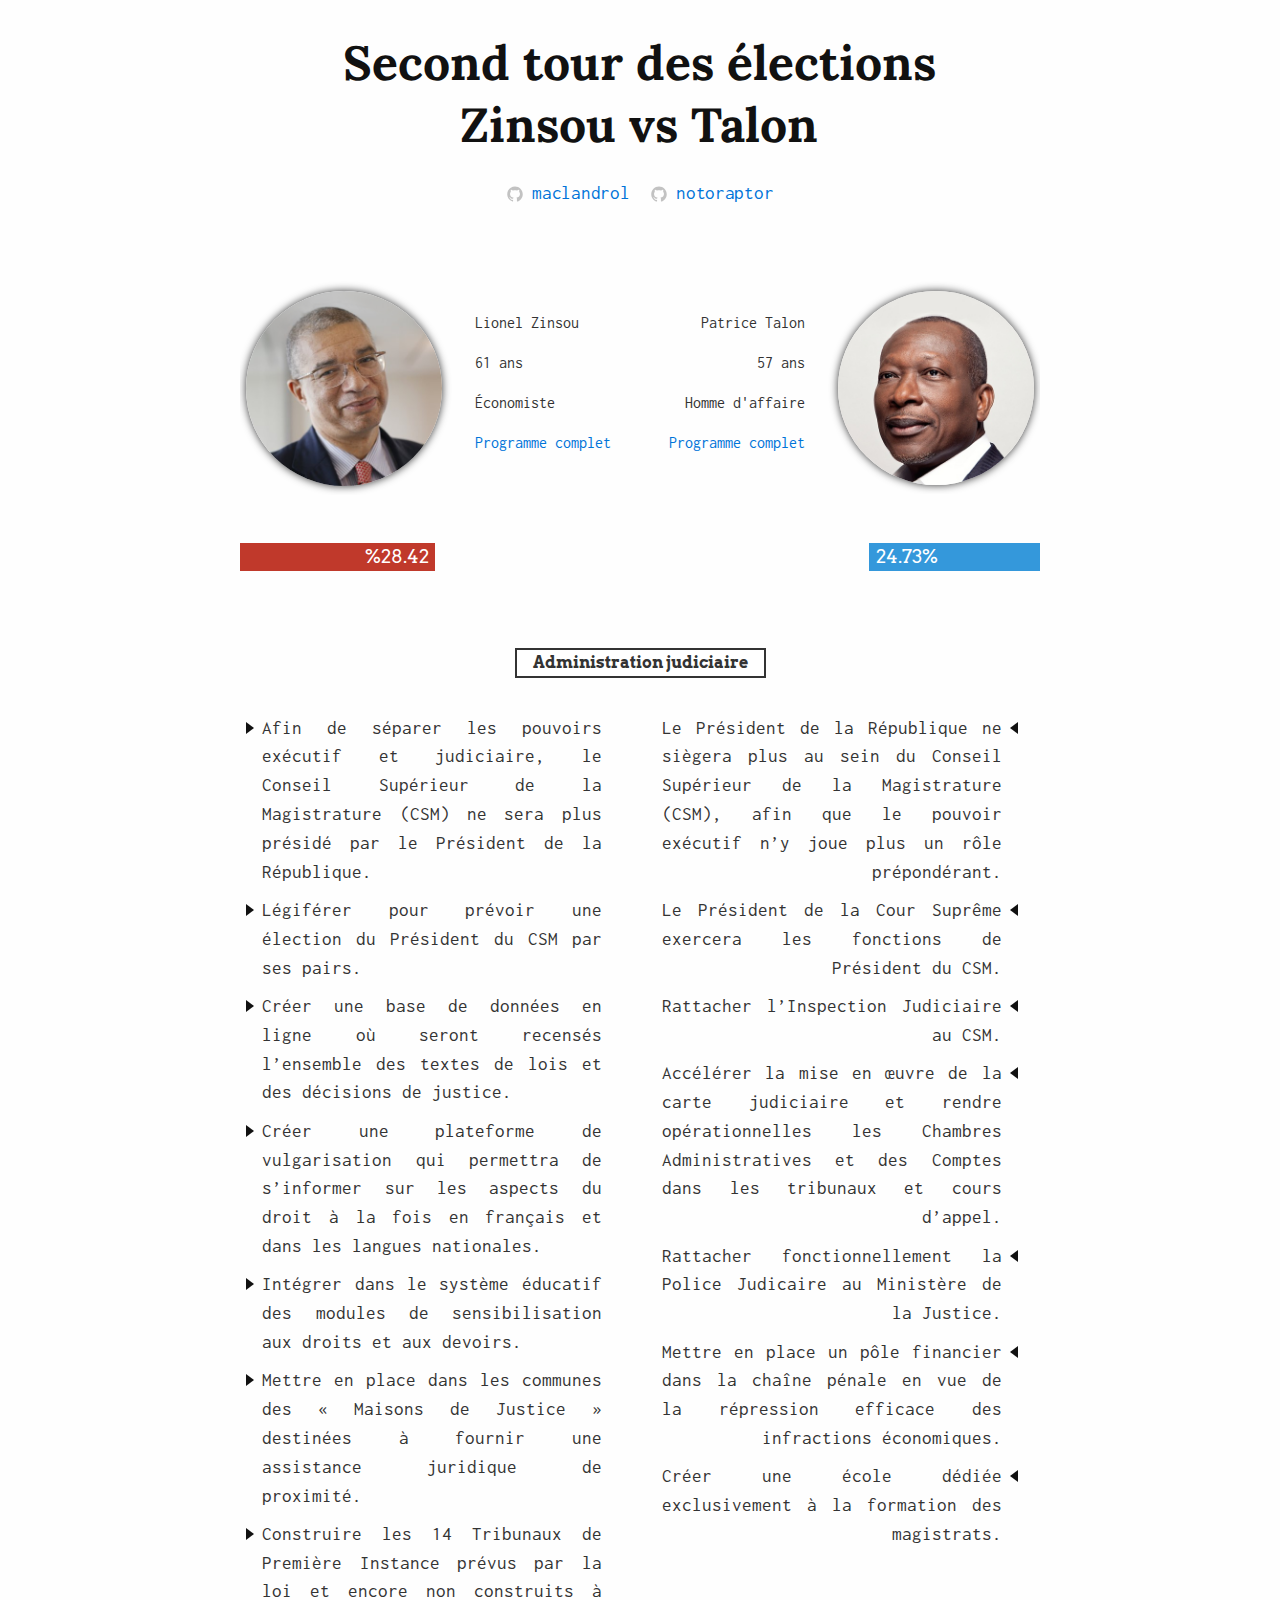
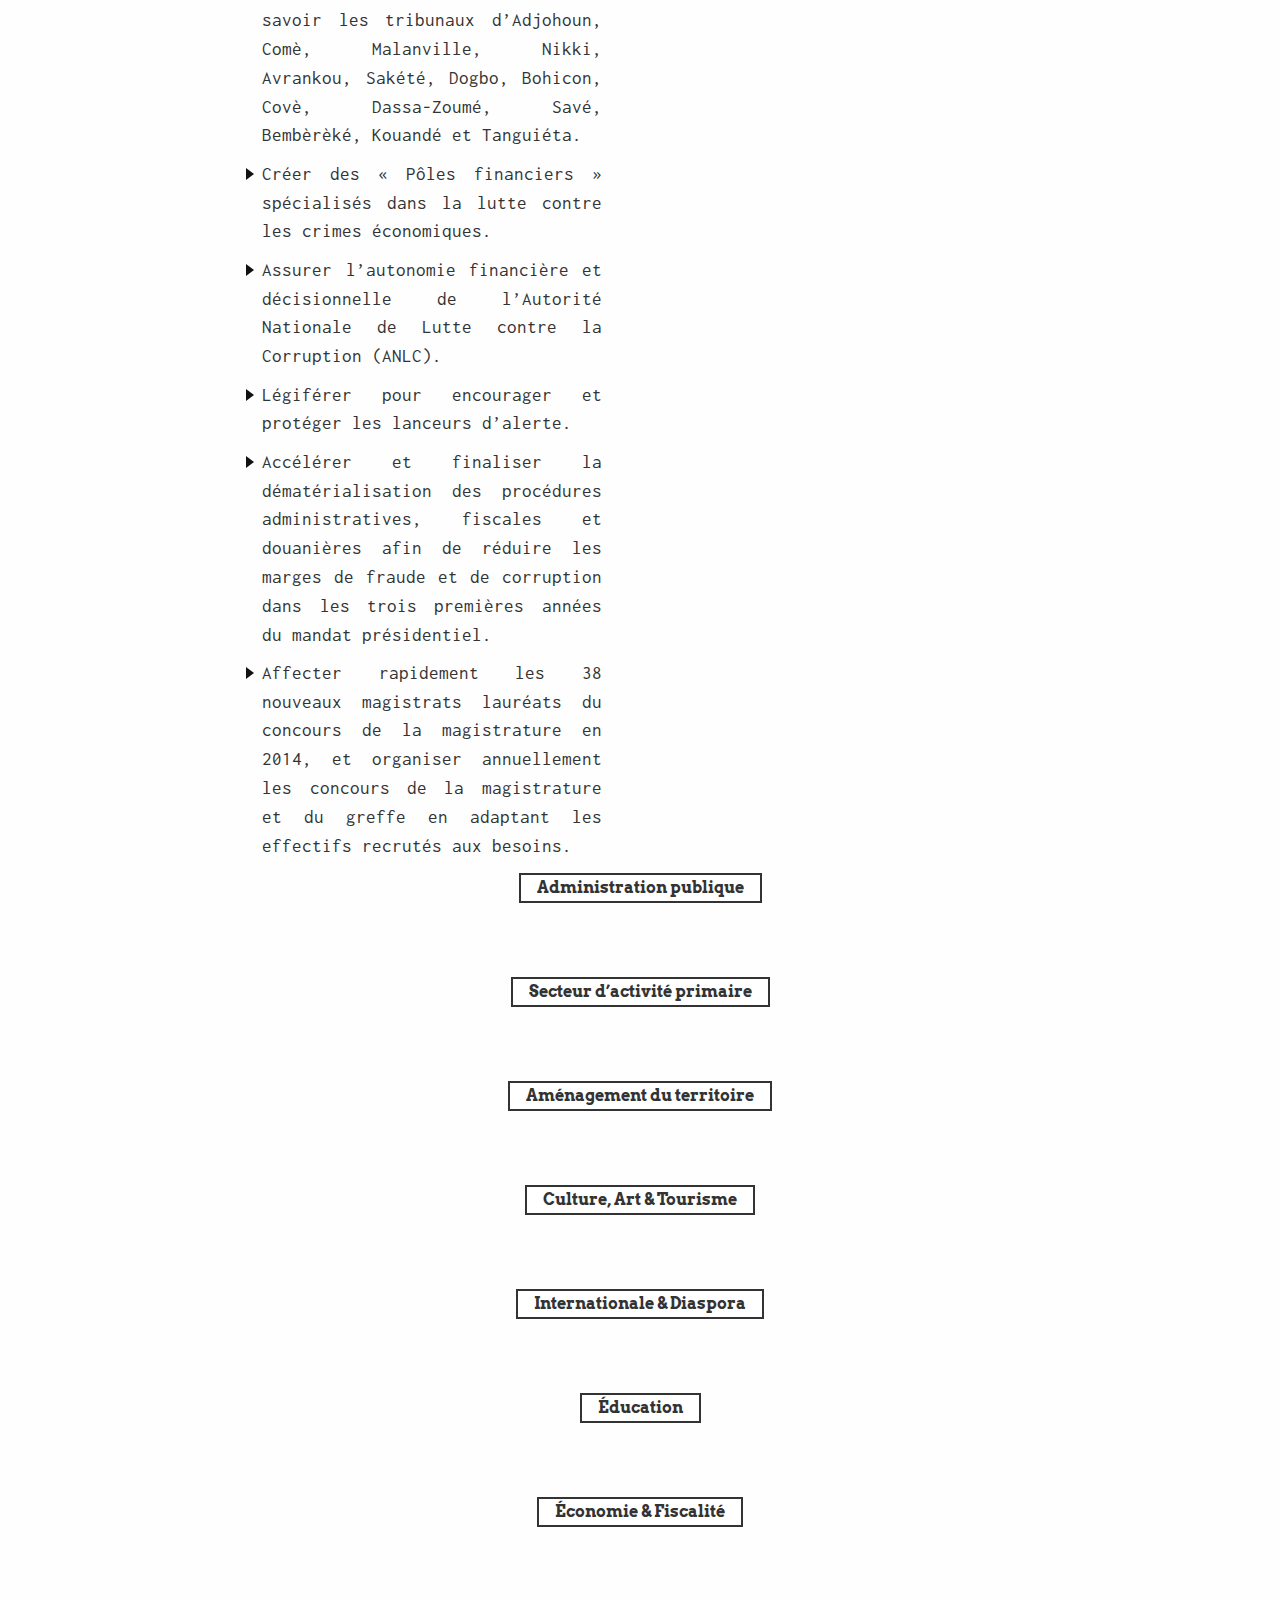
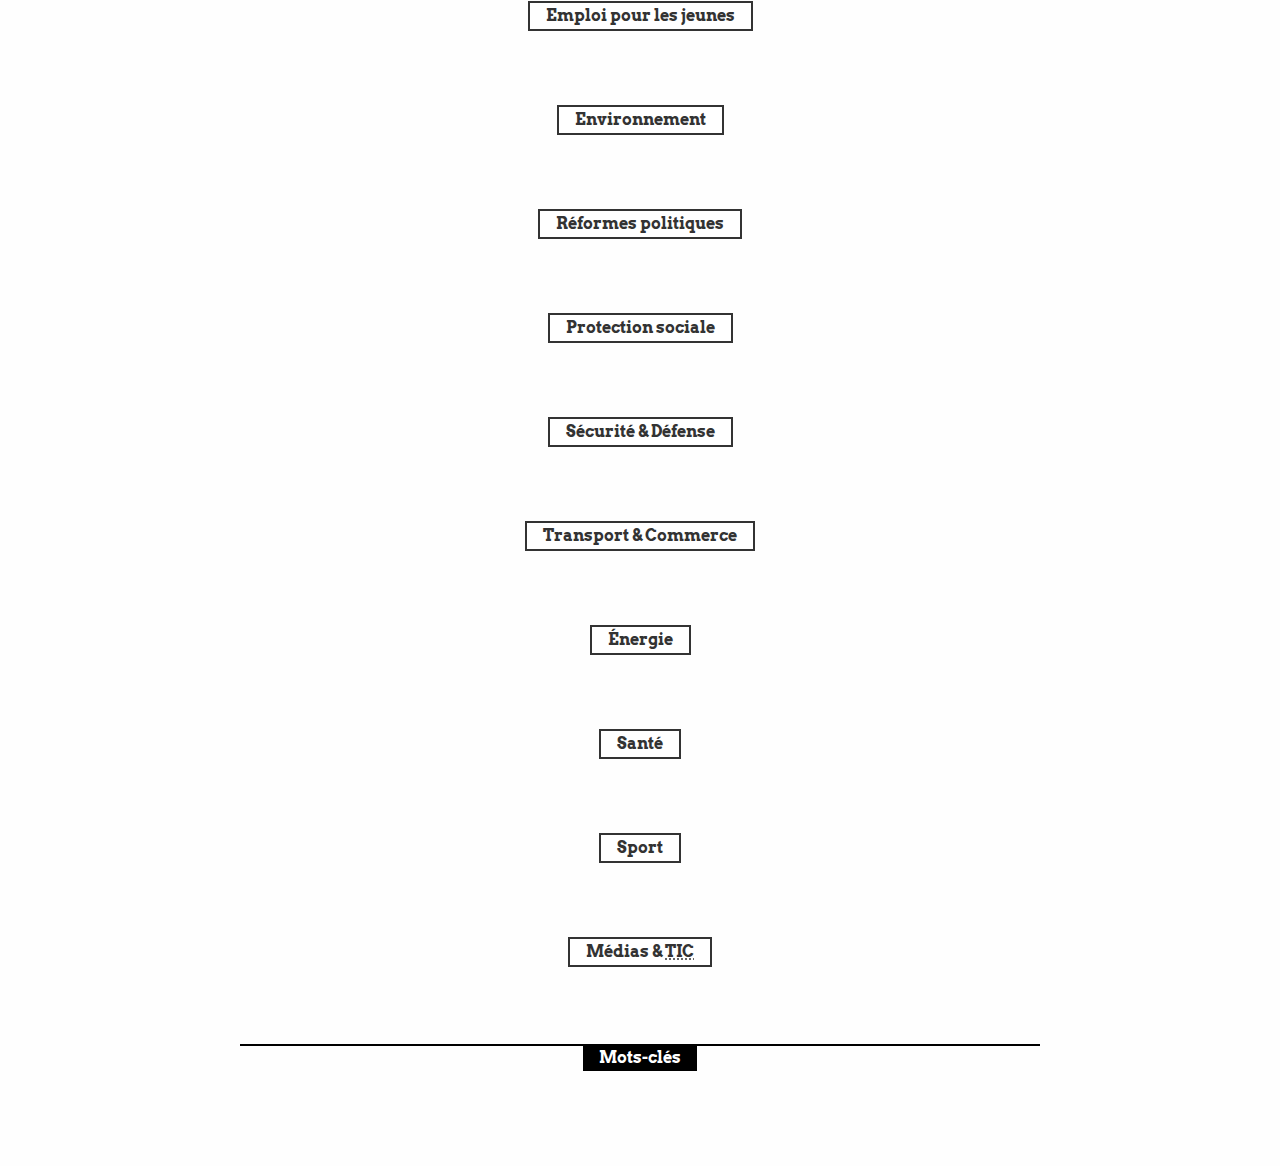
==== commit 9b4e4843: "Forme" ====
--- a/index.html
+++ b/index.html
@@ -671,7 +671,7 @@
 				
 				<!-- Fin des vraies sections ici. -->
 				<!-- Nuages de mots. -->
-				<section>
+				<section id="keyword">
 					<div class="title"><span>Mots-clés</span></div>
 					<div class="word left">
 						<!-- Creative Commons Licence (by-nc-nd). See worditout.com for details -->
--- a/css/style.css
+++ b/css/style.css
@@ -311,4 +311,15 @@
 
 em{
 	font-style: italic;
+}
+
+#keyword{
+	margin: 2em auto 2em;
+	border-top: 2px solid black;
+}
+
+#keyword .title span{
+	background-color: black;
+	color:white;
+	border: 0px;
 }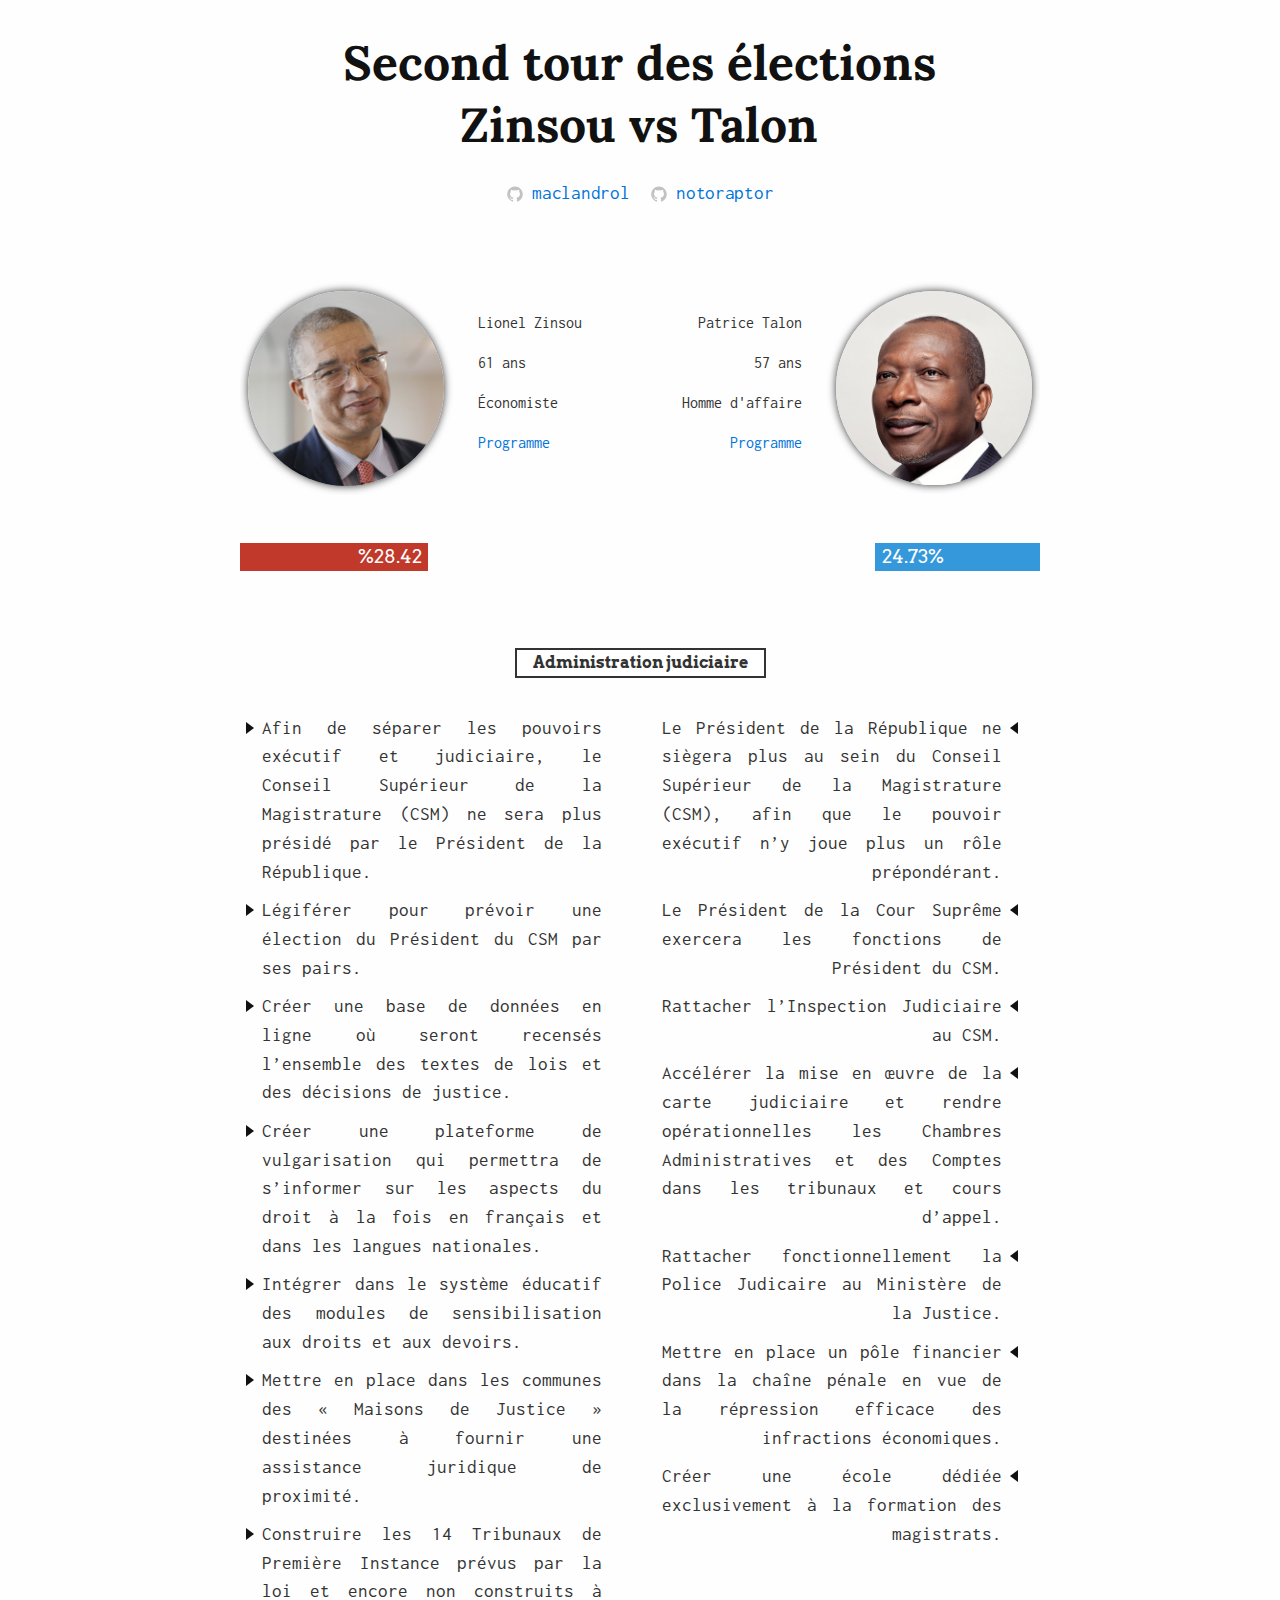
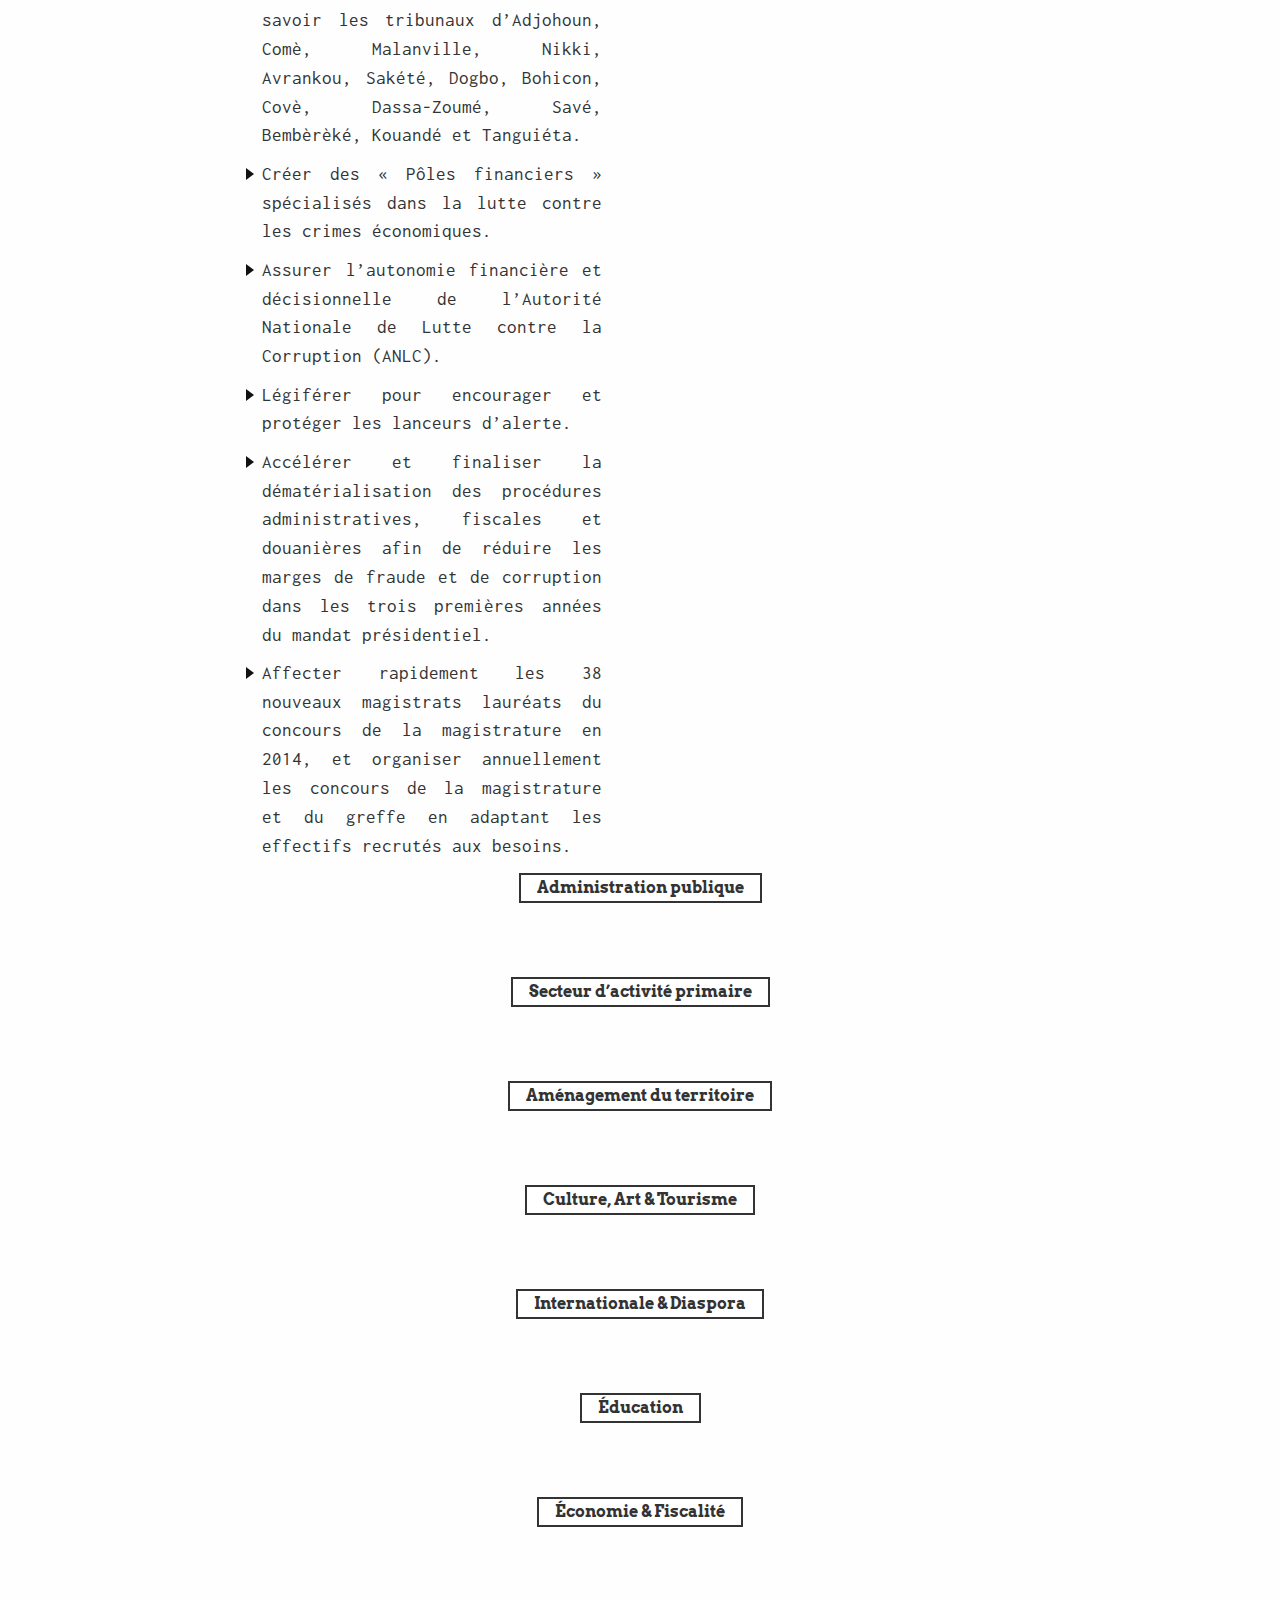
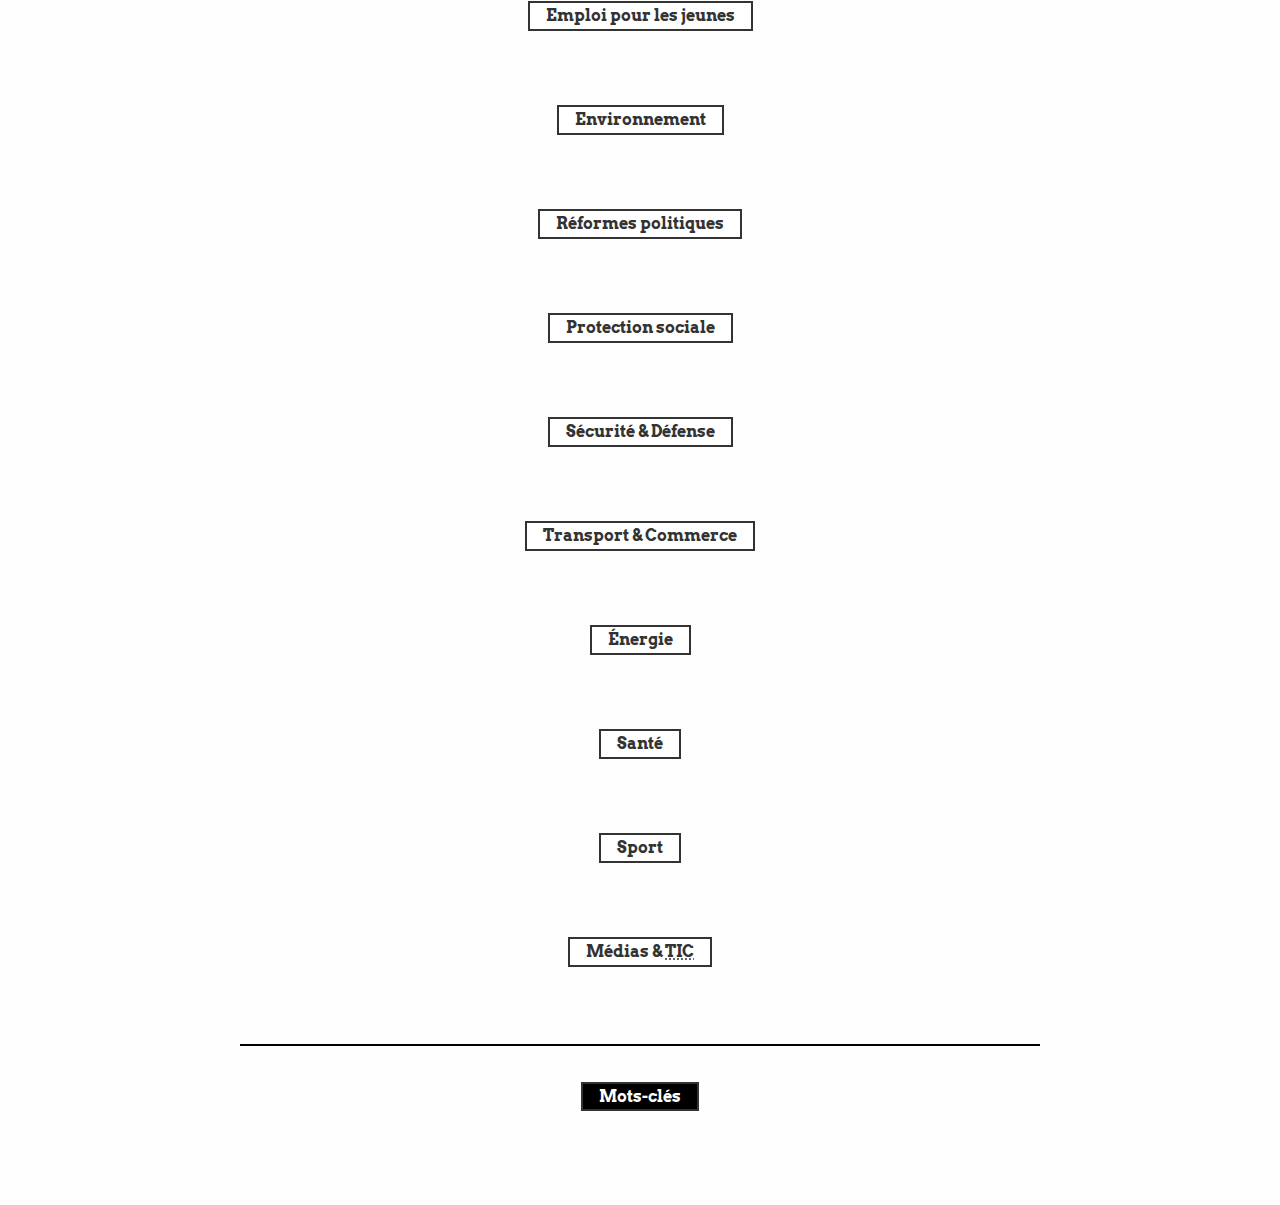
==== commit 8268782c: "Forme" ====
--- a/index.html
+++ b/index.html
@@ -61,7 +61,7 @@
 							<p>Lionel Zinsou </p>
 							<p>61 ans</p>
 							<p>Économiste</p>
-							<p><a target="_blank" href="http://www.lionelzinsou.bj/wp-content/uploads/2016/02/le-benin-gagnant-projet-societe.pdf">Programme complet</a></p>
+							<p><a target="_blank" href="http://www.lionelzinsou.bj/wp-content/uploads/2016/02/le-benin-gagnant-projet-societe.pdf">Programme</a></p>
 						</div>
 					</div>
 					<div class="candidate right">
@@ -69,7 +69,7 @@
 							<p>Patrice Talon</p>
 							<p>57 ans</p>
 							<p>Homme d'affaire</p>
-							<p><a target="_blank" href="https://patricetalon.com/wp-content/uploads/2016/01/Le-Nouveau-Depart-Patrice-Talon-2016.pdf">Programme complet</a></p>
+							<p><a target="_blank" href="https://patricetalon.com/wp-content/uploads/2016/01/Le-Nouveau-Depart-Patrice-Talon-2016.pdf">Programme</a></p>
 						</div>
 						<div class="photo" ><img class="circular-square" src="images/talon.jpg" alt="Patrice Talon"/></div>
 					</div>
--- a/css/style.css
+++ b/css/style.css
@@ -114,8 +114,8 @@
 	max-width: 49%;
 	display: inline-block;
 	vertical-align: middle;
-	margin-left : 0.4rem;
-	margin-right : 0.4rem;
+	margin-left : 0.5rem;
+	margin-right : 0.5rem;
 
 }
 
@@ -314,12 +314,13 @@
 }
 
 #keyword{
-	margin: 2em auto 2em;
+	margin-bottom: 2em;
+	padding-top: 2em;
+
 	border-top: 2px solid black;
 }
 
 #keyword .title span{
 	background-color: black;
 	color:white;
-	border: 0px;
 }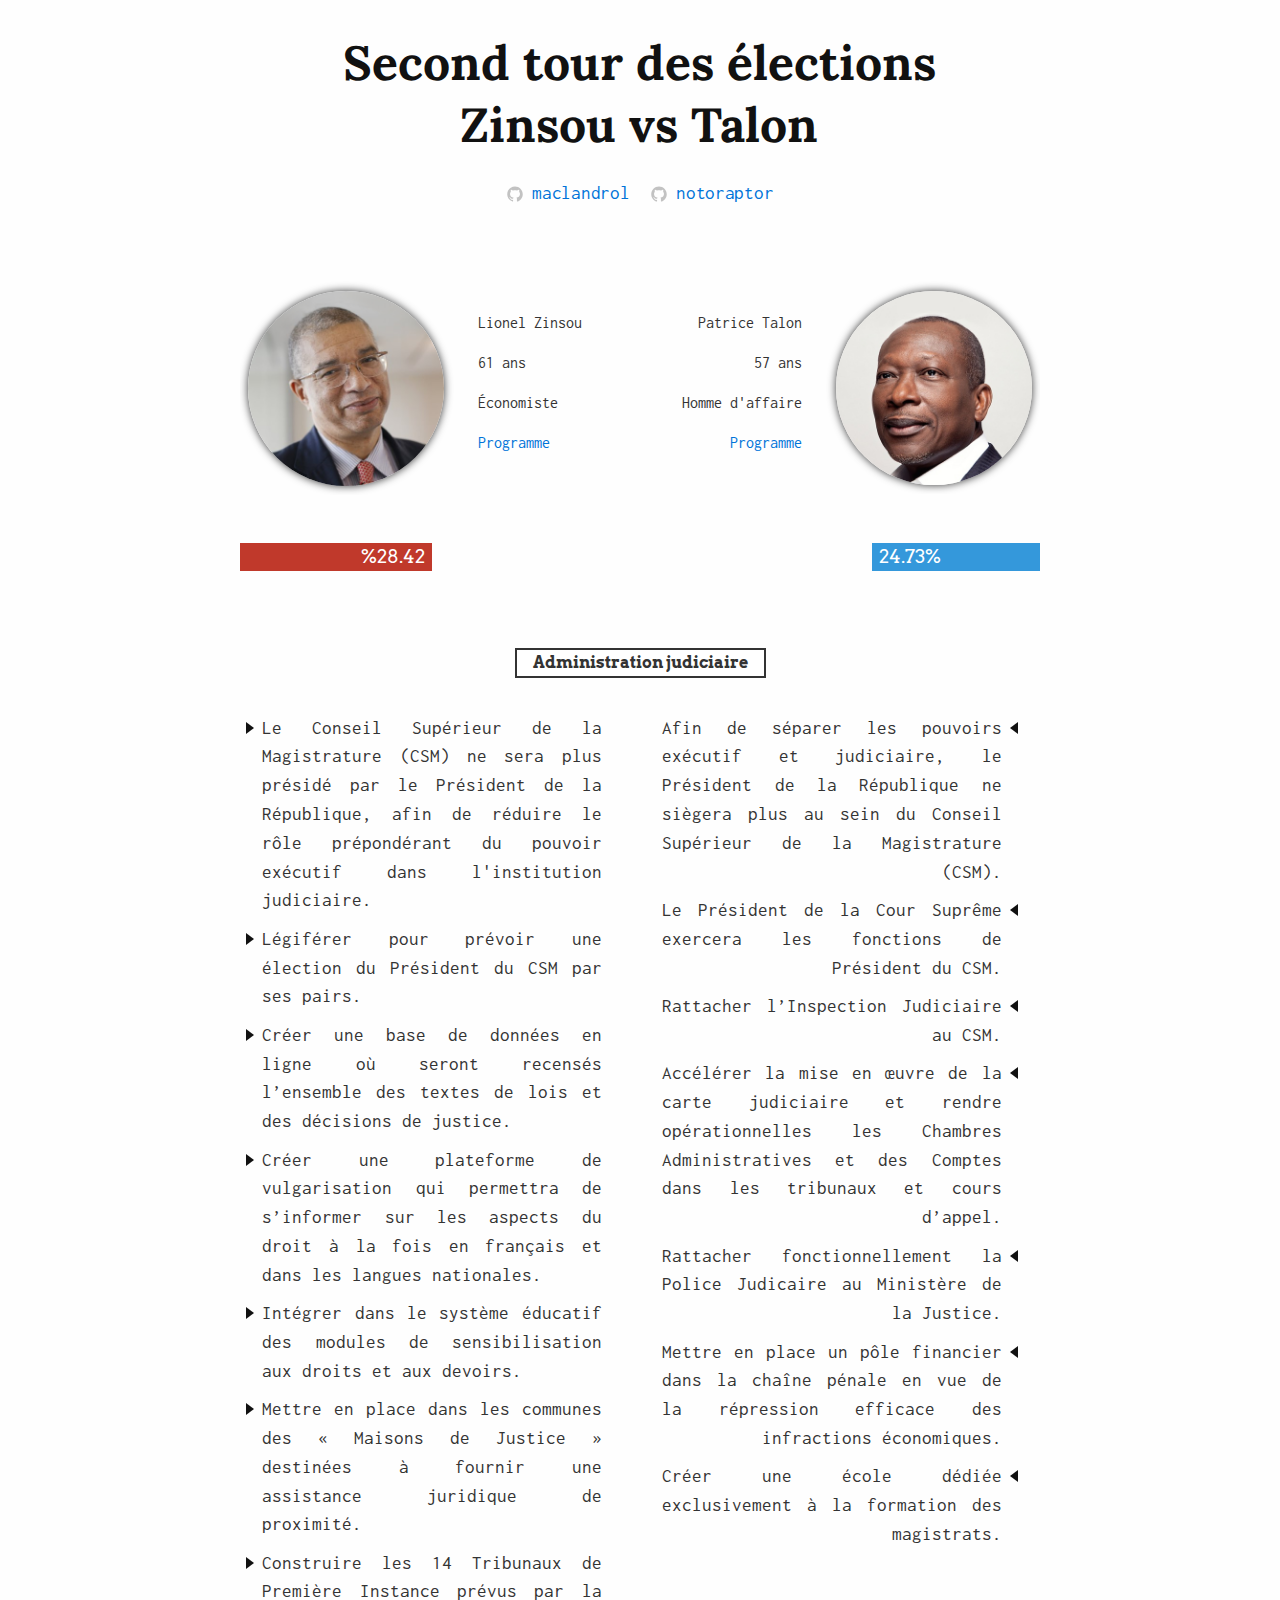
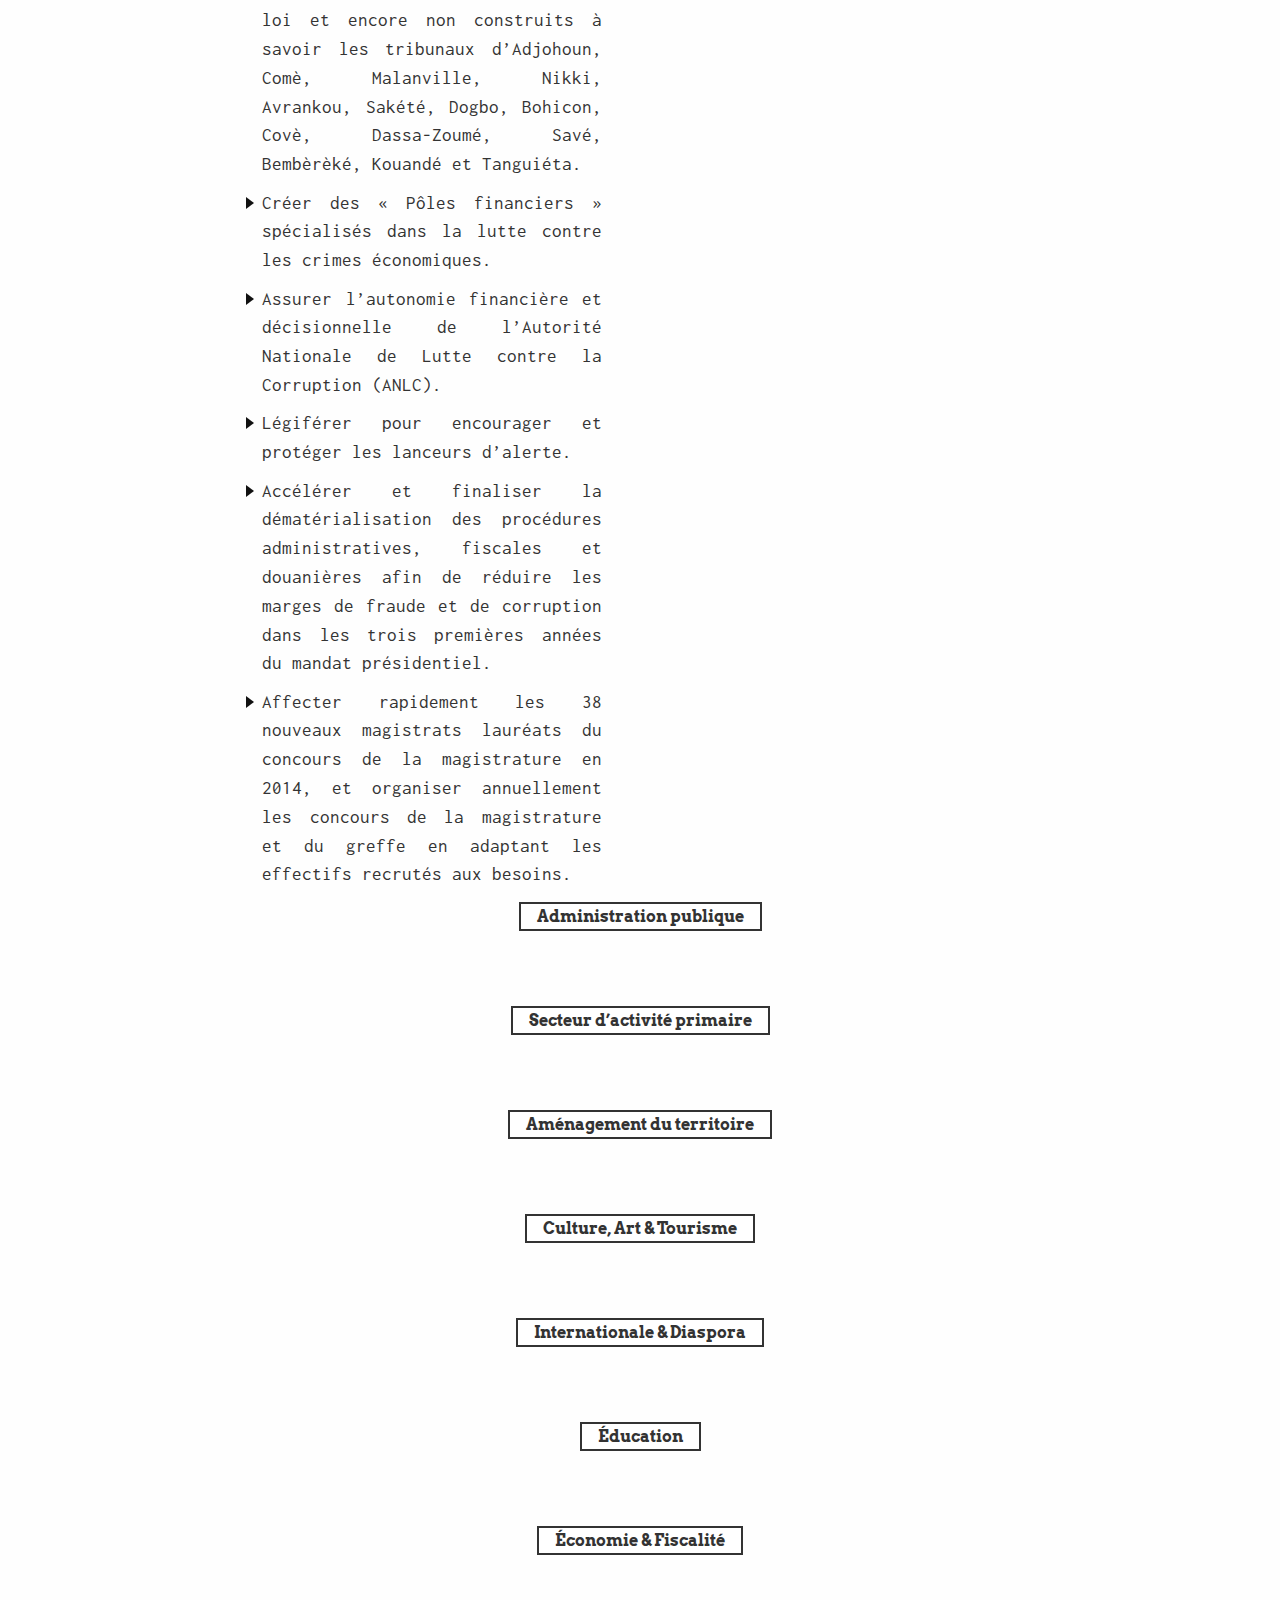
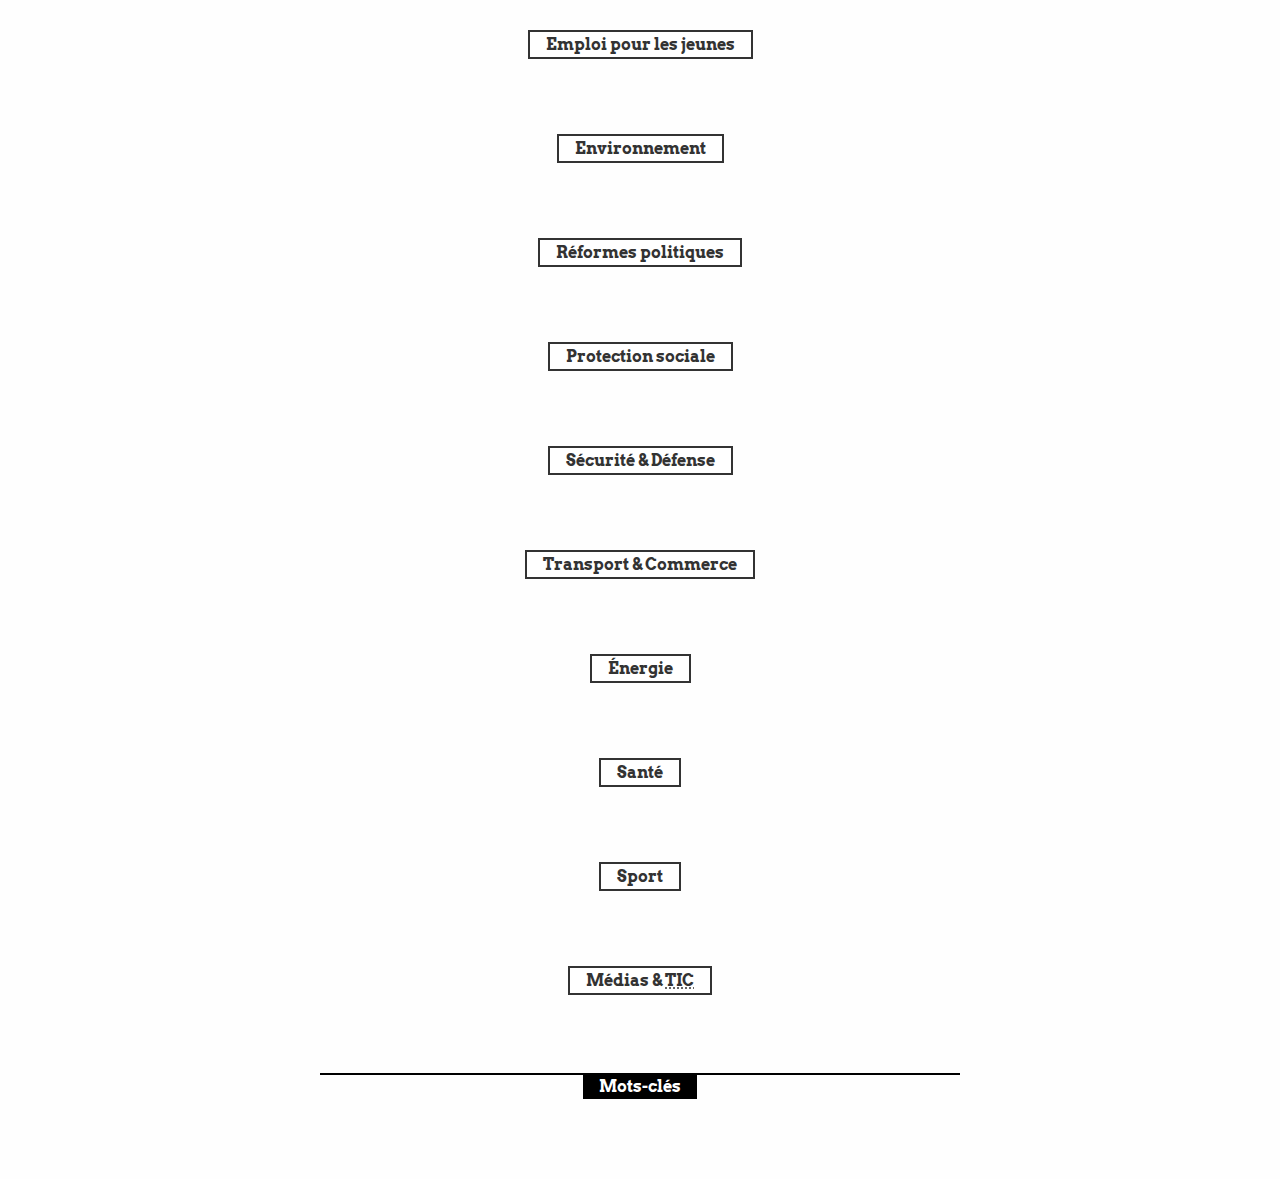
==== commit 8a241ea7: "Final version" ====
--- a/index.html
+++ b/index.html
@@ -108,7 +108,7 @@
 					<div class="programs">
 						<div class="program left">
 							<ul>
-								<li>Afin de séparer les pouvoirs exécutif et judiciaire, le Conseil Supérieur de la Magistrature (CSM) ne sera plus présidé par le Président de la République.</li>
+								<li>Le Conseil Supérieur de la Magistrature (CSM) ne sera plus présidé par le Président de la République, afin de réduire le rôle prépondérant du pouvoir exécutif dans l'institution judiciaire.</li>
 								<li>Légiférer pour prévoir une élection du Président du CSM par ses pairs. </li>
 								<li>Créer une base de données en ligne où seront recensés l’ensemble des textes de lois et des décisions de justice.</li>
 								<li>Créer une plateforme de vulgarisation qui permettra de s’informer sur les aspects du droit à la fois en français et dans les langues nationales.</li>
@@ -124,7 +124,7 @@
 						</div>
 						<div class="program right">
 							<ul>
-								<li>Le Président de la République ne siègera plus au sein du Conseil Supérieur de la Magistrature (CSM), afin que le pouvoir exécutif n’y joue plus un rôle prépondérant.</li>
+								<li>Afin de séparer les pouvoirs exécutif et judiciaire, le Président de la République ne siègera plus au sein du Conseil Supérieur de la Magistrature (CSM).</li>
 								<li>Le Président de la Cour Suprême exercera les fonctions de Président du CSM.</li>
 								<li>Rattacher l’Inspection Judiciaire au CSM.</li>
 								<li>Accélérer la mise en œuvre de la carte judiciaire et rendre opérationnelles les Chambres Administratives et des Comptes dans les tribunaux et cours d’appel.</li>
--- a/css/style.css
+++ b/css/style.css
@@ -159,14 +159,14 @@
 	font-size: 1rem;
 	position:relative;
 	margin-bottom: 1rem;
-	cursor: pointer;
-	z-index: 999;
 	font-family: 'Arvo', sans-serif;
 }
 section .title span {
 	border : 2px solid #333;
 	background-color: #fff;
 	padding:0.2rem 1rem 0.2rem 1rem;
+	cursor: pointer;
+	z-index: 999;
 	
 }
 
@@ -313,14 +313,22 @@
 	font-style: italic;
 }
 
+
 #keyword{
-	margin-bottom: 2em;
-	padding-top: 2em;
-
+	margin-bottom: 3rem;
+	margin-top: 2rem;
+	
+
+}
+
+#keyword .title{
 	border-top: 2px solid black;
+	margin: 0px 5rem 0px;
+
 }
 
 #keyword .title span{
 	background-color: black;
+	border:0px;
 	color:white;
 }